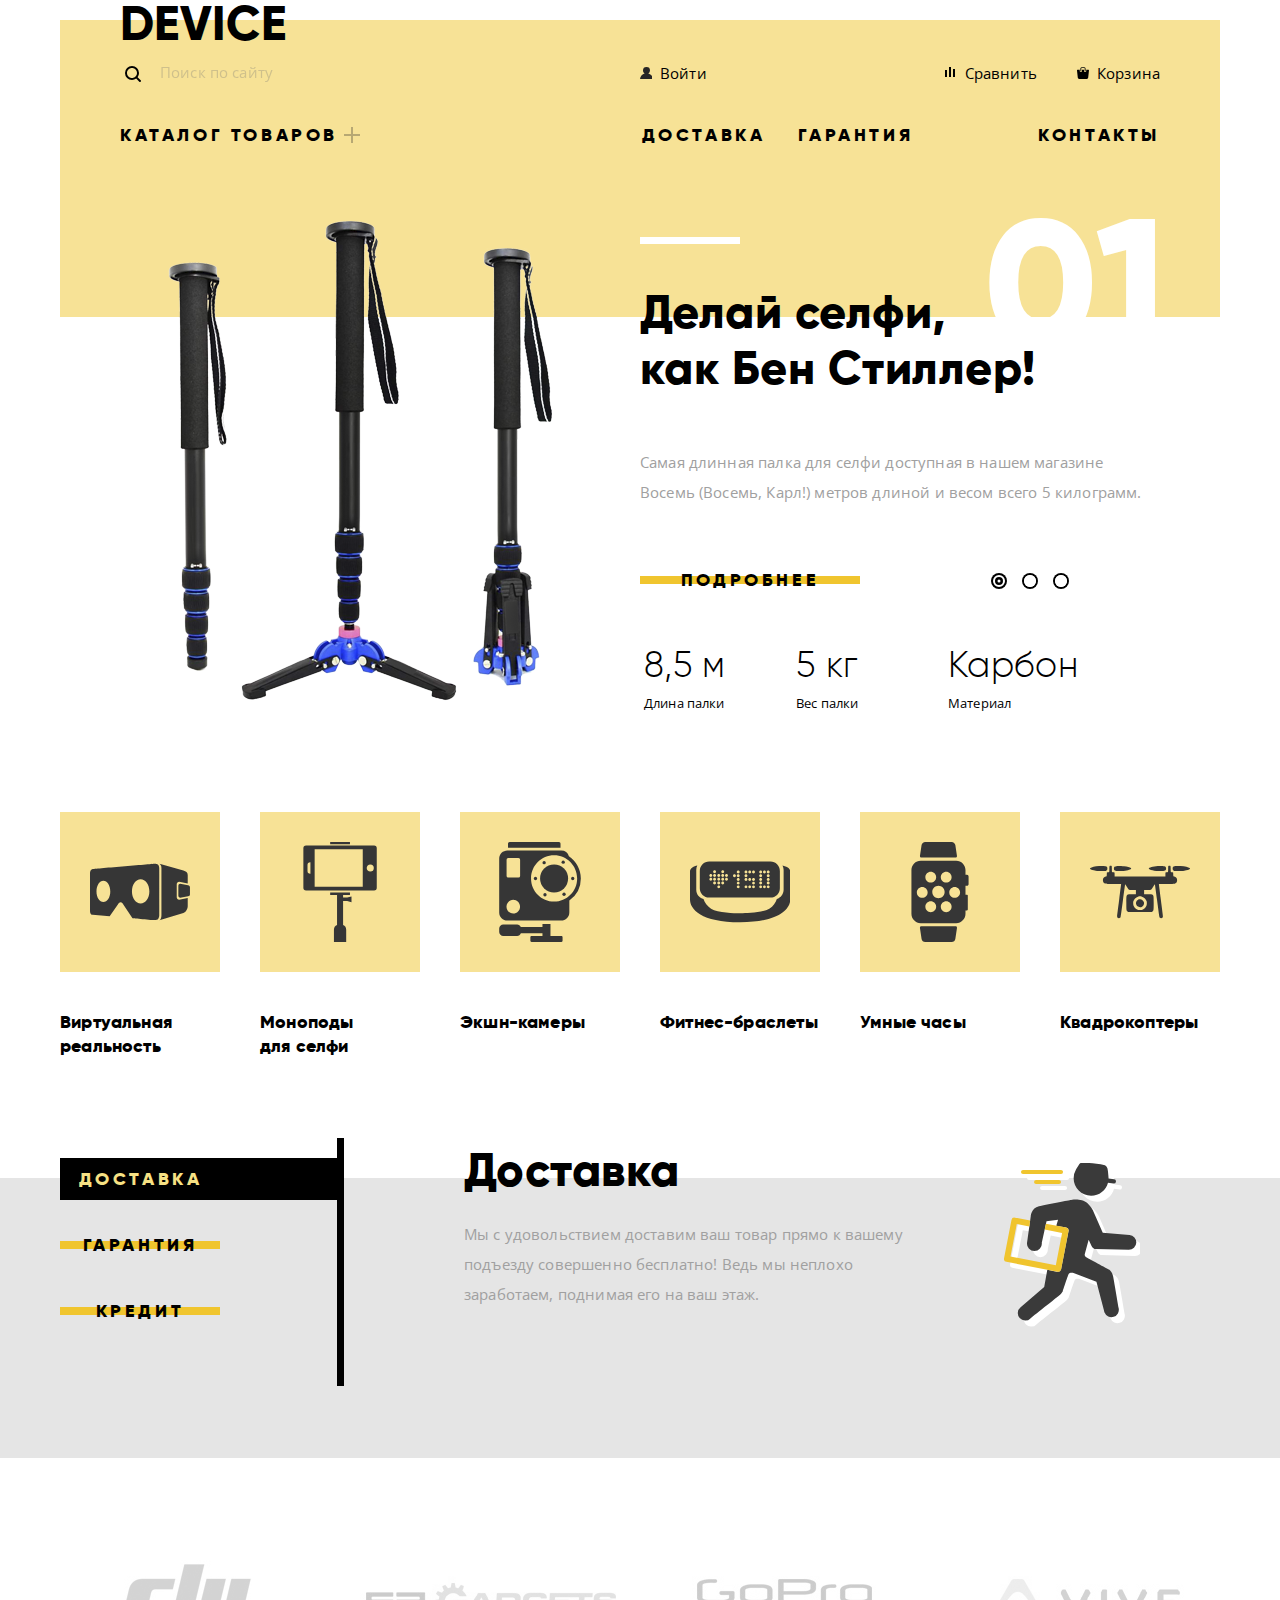
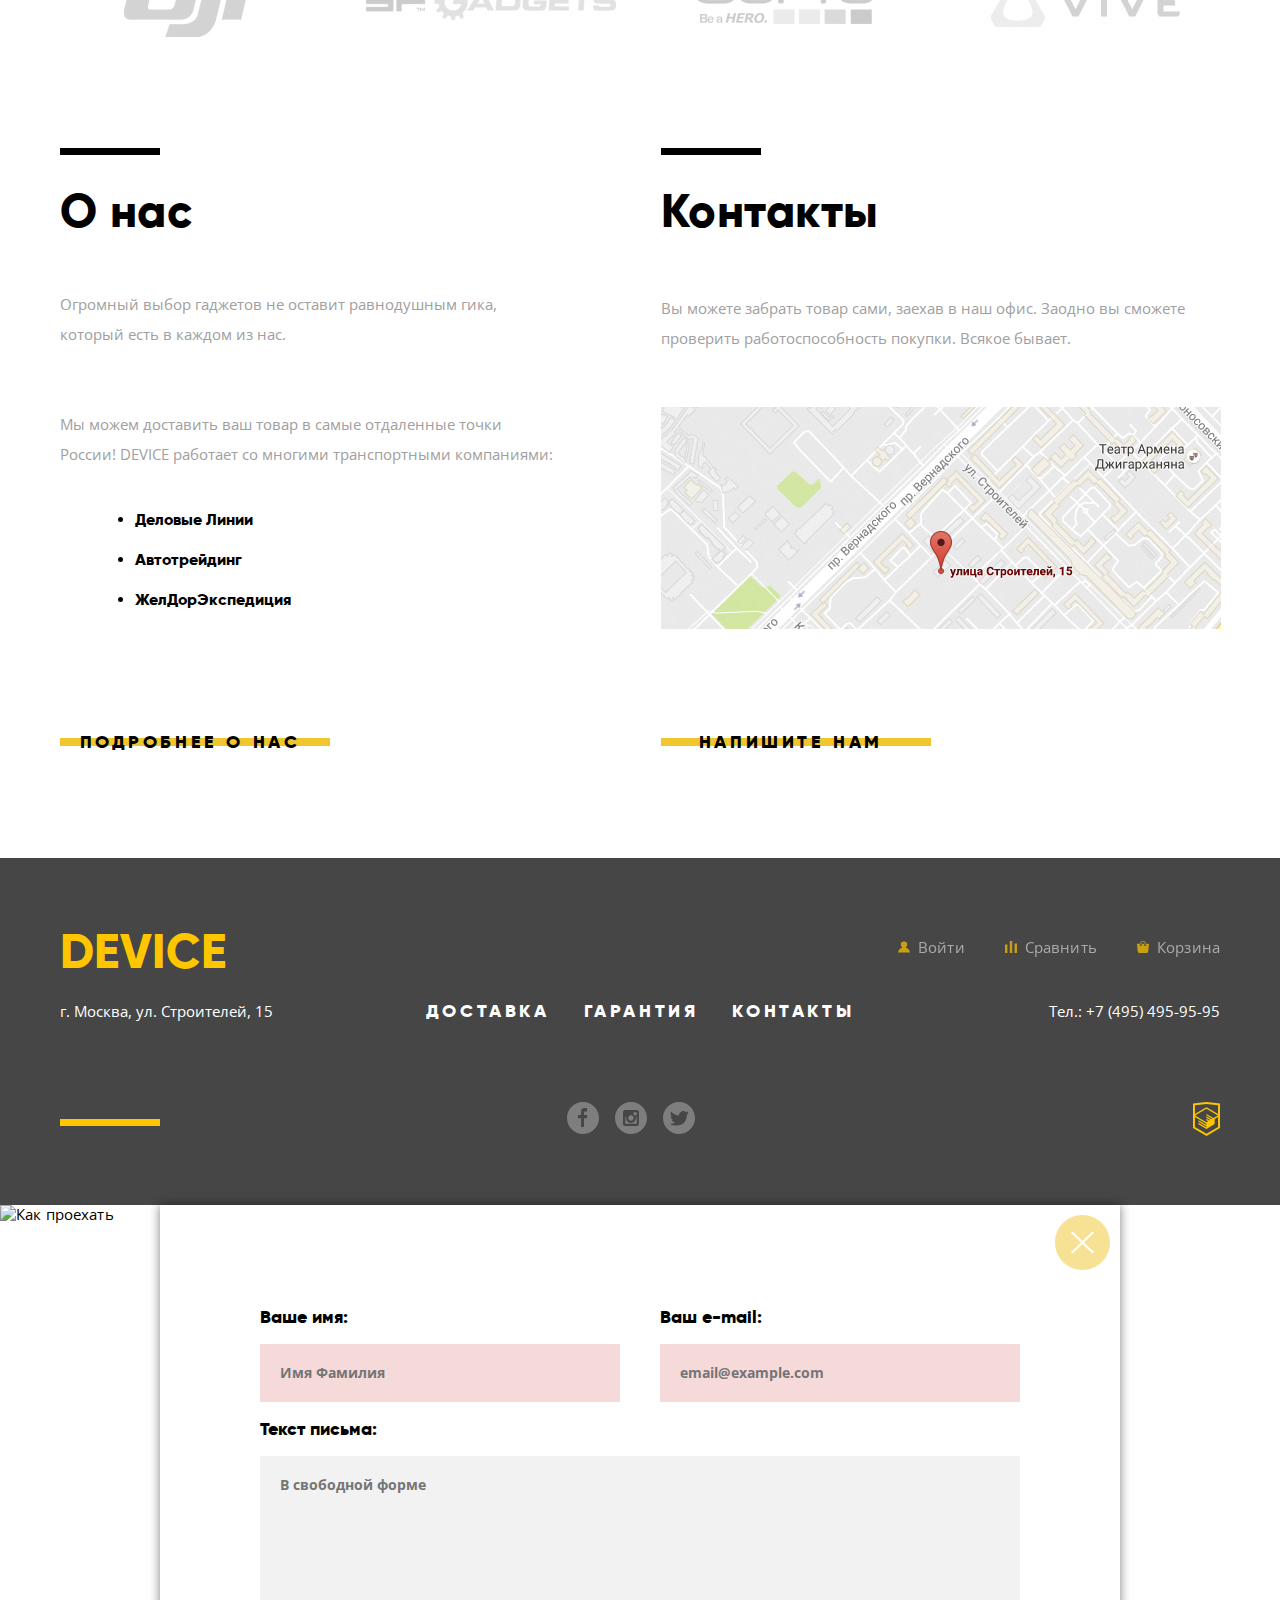
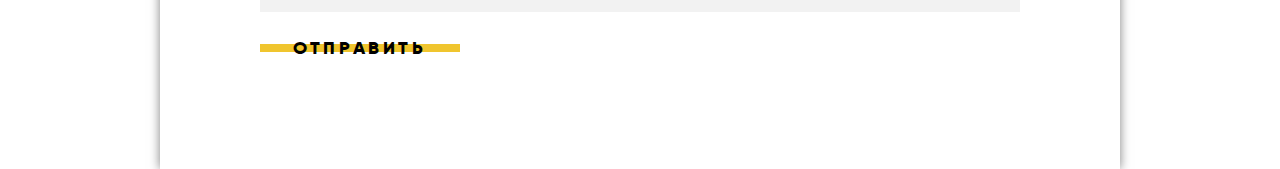
==== index.html @ 0c553a63 "Исправления" ====
<!DOCTYPE html>
<html lang="ru">
  <head>
    <meta charset="utf-8">
    <title>HTML Academy: Девайс</title>
	<link rel = 'stylesheet' href = 'css/normalize.css'>
	<link rel = 'stylesheet' href = 'css/style.css'>
	<link href = 'https://fonts.googleapis.com/css?family=Open+Sans:400,700&amp;subset=cyrillic' rel='stylesheet'>
  </head>
  <body>
	<div class = 'wrapper'>
	<header class = 'header'>
		<a class = 'top-logo'>DEVICE</a>
		<div class = 'top-menu'>
			<div class = 'user-navigation-top'>
				
					<form class = 'search-form'>
						<input type = 'search' name = 'q' placeholder = 'Поиск по сайту' class = 'search-input'>
						<button type = 'submit' class = 'search-button'>Найти</button>
					</form>

					<a href = '#'>Войти</a>
					<a href = '#'>Сравнить</a>
					<a href = '#'>Корзина</a>
				
			</div>

			<nav class = 'nav'>
				<ul class = 'site-navigation-top'>
					<li>
						<a class = 'catalog-menu-parent' href = '#'>Каталог товаров</a>
						<div class = 'hover-catalog'>
							<ul class = 'catalog-menu'>
								<li><a href = '#'>Виртуальная реальность</a></li>
								<li><a href = '#'>Моноподы для селфи</a></li>
								<li><a href = '#'>Экшн-камеры</a></li>
							</ul>
							<ul class = 'catalog-menu'>
								<li><a href = '#'>Фитнес-браслеты</a></li>
								<li><a href = '#'>Умные часы</a></li>
							</ul>
							<ul class = 'catalog-menu'>
								<li><a href = '#'>Квадрокоптеры</a></li>
							</ul>
						</div>
					</li>
					<li><a href = '#recieve'>Доставка</a></li>
					<li><a href = '#guarantee'>Гарантия</a></li>
					<li><a href = '#contacts'>Контакты</a></li>
				</ul>
			</nav>
		</div>
	</header>
	</div>

	<main>
	<h1 class = 'visually-hidden'>Магазин DEVICE</h1>
		<section class = 'slide wrapper'>
		
			<input type = 'radio' id = 'slide-1' name = 'slide_button' class = 'slide_btn' checked>
			<input type = 'radio' id = 'slide-2' name = 'slide_button' class = 'slide_btn'>
			<input type = 'radio' id = 'slide-3' name = 'slide_button' class = 'slide_btn'>
			
			<div class = 'slide-wrapper-out'>
				<div class = 'slide-control'>
					<label for = 'slide-1'></label>
					<label for = 'slide-2'></label>
					<label for = 'slide-3'></label>
				</div>
				<div class = 'slide-wrapper-in'>
					<div class = 'slide-content'>
						<div class = 'slider slide-img'>
							<img src = 'img/monopod1.png' width = '384' height = '486' alt = 'Монопод 1'>
						</div>

						<div class = 'slider slide-about'>
							<b class = 'tagline'>Делай селфи, <br>как Бен Стиллер!</b>
							<p>Самая длинная палка для селфи доступная в нашем магазине<br>Восемь (Восемь, Карл!) метров длиной и весом всего 5 килограмм.</p>	
						
							
							<a href = '#.html' class = 'interactive'>Подробнее</a>	
							

							<table class = 'slider-table'>
								<tr>
									<th>Длина палки</th>
									<th>Вес палки</th>
									<th>Материал</th>
								</tr>
								<tr>
									<td>8,5 м</td>
									<td>5 кг</td>
									<td>Карбон</td>
								</tr>
							</table>
						</div>
					</div>

				
					<div class = 'slide-content'>
						<div class = 'slider slide-img'>
							<img src = 'img/watch1.png' width = '345' height = '485' alt = 'Часы 1'>
						</div>

						<div class = 'slider slide-about'>
							<b class = 'tagline'>Худеем <br>правильно!</b>
							<p>Мотивирующие фитнес-браслеты помогут найти в себе силы не пропускать занятия и соблюдать диету.</p>
						
						
						<a href = '#.html' class = 'interactive'>Подробнее</a>	
						
						<table class = 'slider-table'>
							<tr>
								<th>Без подзарядки</th>
							</tr>
							<tr>
								<td>48 часов</td>
							</tr>
						</table>
						</div>
					</div>

				
					<div class = 'slide-content'>
						<div class = 'slider slide-img'>
							<img src = 'img/copter1.png' width = '526' height = '334' alt = 'Коптер 1'>
						</div>

						<div class = 'slider slide-about'>
							<b class = 'tagline'>Порхает как бабочка, жалит как пчела!</b>
							<p>Этот обычный, на первый взгляд, квадрокоптер оснащен мощным лазером, замаскированным под стандартную камеру</p>
						
						
						<a href = '#.html' class = 'interactive'>Подробнее</a>

						<table class = 'slider-table'>
							<tr>
								<th>Дальность полета</th>
								<th>Радиус поражения</th>
							</tr>
							<tr>
								<td>800 м</td>
								<td>50 м</td>
							</tr>
						</table>
						</div>
					</div>
				</div>
			</div>
		</section>

		<section class = 'popular wrapper'>
		<h2 class = 'visually-hidden'>Популярные товары</h2>
			<ul class = 'popular-list'>
				<li class = 'popular-item'><a href = '#'>
					<figure class = 'popular-img'>
						<div class = 'popular-img-wrapper'>
							<img src = 'img/popular-1.svg' width = '100' height = '100'>
						</div>
						<figcaption class = 'popular-img-caption'>Виртуальная реальность</figcaption>
					</figure>
				</a></li>
				
				<li class = 'popular-item'><a href = '#'>
					<figure class = 'popular-img'>
						<div class = 'popular-img-wrapper'>
							<img src = 'img/popular-2.svg' width = '100' height = '100'>
						</div>
						<figcaption class = 'popular-img-caption'>Моноподы <br> для селфи</figcaption>
					</figure>
				</a></li>
				
				<li class = 'popular-item'><a href = '#'>
					<figure class = 'popular-img'>
						<div class = 'popular-img-wrapper'>
							<img src = 'img/popular-3.svg' width = '100' height = '100'>
						</div>
						<figcaption class = 'popular-img-caption'>Экшн-камеры</figcaption>
					</figure>
				</a></li>
				
				<li class = 'popular-item'><a href = '#'>
					<figure class = 'popular-img'>
						<div class = 'popular-img-wrapper'>
							<img src = 'img/popular-4.svg' width = '100' height = '100'>
						</div>
						<figcaption class = 'popular-img-caption'>Фитнес-браслеты</figcaption>
					</figure>
				</a></li>
				
				<li class = 'popular-item'><a href = '#'>
					<figure class = 'popular-img'>
						<div class = 'popular-img-wrapper'>
							<img src = 'img/popular-5.svg' width = '100' height = '100'>
						</div>
						<figcaption class = 'popular-img-caption'>Умные часы</figcaption>
					</figure>
				</a></li>
				
				<li class = 'popular-item'><a href = '#'>
					<figure class = 'popular-img'>
						<div class = 'popular-img-wrapper'>
							<img src = 'img/popular-6.svg' width = '100' height = '100'>
						</div>
						<figcaption class = 'popular-img-caption'>Квадрокоптеры</figcaption>
					</figure>
				</a></li>
			</ul>
		</section>

		<section class = 'service'>
		<h2 class = 'visually-hidden'>Наши услуги</h2>
		<div class = 'wrapper'>
			<input type = 'radio' id = 'recieve' name = 'service_button' class = 'services-slide-btn' checked>
			<input type = 'radio' id = 'guarantee' name = 'service_button' class = 'services-slide-btn'>
			<input type = 'radio' id = 'credit' name = 'service_button' class = 'services-slide-btn'>
							
			<div class = 'service-menu-control'>
				<label class = 'interactive' for = 'recieve'>Доставка</label>
				<label class = 'interactive' for = 'guarantee'>Гарантия</label>
				<label class = 'interactive' for = 'credit'>Кредит</label>
			</div>

			<div class = 'service-wrapper-out'>
			<div class = 'service-wrapper-in'>
				<div class = 'service-content'>
					<h2>Доставка</h2>
					<p>Мы с удовольствием доставим ваш товар прямо к вашему подъезду совершенно бесплатно! Ведь мы неплохо заработаем, поднимая его на ваш этаж.</p>
				</div>
				<div class = 'service-content'>
					<h2>Гарантия</h2>
					<p>Если из-за возгорания купленного у нас товара у вас сгорит дом - не переживайте, мы выдадим вам новый.<br>Товар, не дом конечно же.</p>
				</div>
				<div class = 'service-content'>
					<h2>Кредит</h2>
					<p>Залезть в долговую яму стало проще! Кредитные консультанты подберут для вас наиболее выгодные условия кредита. Выгодные для нашего банка, разумеется.</p>
				</div>
			</div>
			</div>
		</div>
		</section>

		<section class = 'brand wrapper'>
		<h2 class = 'visually-hidden'>Брэнды</h2>
			<ul class = 'brand-list'>
				<li class = 'brand-logo'>
					<a href = '#' class = 'brand-link'>
						<img src = 'img/logo-1.jpg' width = '260' height = '100' alt = 'DJI'>
					</a>
				</li>
				<li class = 'brand-logo'>
					<a href = '#' class = 'brand-link'>
						<img src = 'img/logo-2.jpg' width = '260' height = '100' alt = 'SP GADGETS'>
					</a>
				</li>
				<li class = 'brand-logo'>
					<a href = '#' class = 'brand-link'>
						<img src = 'img/logo-3.jpg' width = '260' height = '100' alt = 'GoPro'>
					</a>
				</li>
				<li class = 'brand-logo'>
					<a href = '#' class = 'brand-link'>
						<img src = 'img/logo-4.jpg' width = '260' height = '100' alt = 'Vive'>
					</a>
				</li>
			</ul>
		</section>

		<div class = 'more-info wrapper'>
			<section class = 'about-us'>
				<h2>О нас</h2>
				<p>Огромный выбор гаджетов не оставит равнодушным гика, который есть в каждом из нас.<p>
				<p>Мы можем доставить ваш товар в самые отдаленные точки России! DEVICE работает со многими транспортными компаниями:</p>
				<ul class = 'transport-comp'>
					<li>Деловые Линии</li>
					<li>Автотрейдинг</li>
					<li>ЖелДорЭкспедиция</li>
				</ul>
				<a href = '#' class = 'interactive'>Подробнее о нас</a>
			</section>
			<section class = 'contacts' id = 'contacts'>
				<h2>Контакты</h2>
				<p>Вы можете забрать товар сами, заехав в наш офис. Заодно вы сможете проверить работоспособность покупки. Всякое бывает.<p>
				<div class = 'map-poppup'>
					<img src = 'img/map.jpg' height = '222' width = '560' alt = 'Как проехать'>
				</div>
				<a href = '#' class = 'interactive'>Напишите нам</a>
			</section>
		</div>
	</main>

	<footer class = 'footer'>
	<div class = 'wrapper'>
		<div class = 'user-navigation-bot'>
			<a class = 'bot-logo'>DEVICE</a>
			<a href = '#'>Войти</a>
			<a href = '#'>Сравнить</a>
			<a href = '#'>Корзина</a>
		</div>
		
		<div class = 'footer-second-row'>
			<p class = 'addres'>г. Москва, ул. Строителей, 15</p>
			
			<ul class = 'site-navigation-bot'>
				<li><a href = '#recieve'>Доставка</a></li>
				<li><a href = '#guarantee'>Гарантия</a></li>
				<li><a href = '#contacts'>Контакты</a></li>
			</ul>
		
			<p class = 'phone'>Тел.: +7 (495) 495-95-95</p>
		</div>
		
		<div class = 'footer-third-row'>
			<ul  class = 'social'>
				<li><a class = 'social-button' href = '#' aria-label = 'Ссылка на Фейсбук'></a></li>
				<li><a class = 'social-button' href = '#' aria-label = 'Ссылка на Инстаграм'></a></li>
				<li><a class = 'social-button' href = '#' aria-label = 'Ссылка на Твиттер'></a></li>
			</ul>
			<a href = 'https://htmlacademy.ru/intensive/htmlcss' target = '_blank'  class = 'html-academy'><img src = 'img/logo-html.svg' alt = 'Интенсив HTML-Academy'></a>
		</div>
	</div>
	</footer>
	
	<section class = 'modal modal-map'>
		<img src = 'asd' height = '400' width = '400' alt = 'Как проехать'>
		<button type = 'button' class = 'close' aria-label = 'Закрыть окно комментариев'></button>
	</section>

	<section class = 'modal write-us'>
		<form action = 'asd' method = 'post'>
			<div class = 'name-and-mail'>
				<div class = 'name-input'>
					<label for = 'name-field'>Ваше имя:</label>
					<p><input type = 'text' name = 'name' id = 'name-field' class = 'name-field' placeholder = 'Имя Фамилия' required></p>
				</div>
				
				<div class = 'mail-input'>
					<label for = 'mail-field'>Ваш e-mail:</label>
					<p><input type = 'email' name = 'mail' id = 'mail-field' class = 'mail-field' placeholder = 'email@example.com' required></p>
				</div>
			</div>
			<div class = 'comment-input'>
				<label for = "comment-field">Текст письма:</label>
				<p><textarea name = 'comment' id = 'comment-field' placeholder = 'В свободной форме' required></textarea></p>
			</div>
			<button type = 'submit' class = 'interactive'>Отправить</button>
		</form>
		<button type = 'button' class = 'close' aria-label = 'Закрыть окно комментариев'></button>
	</section>
  </body>
</html>
---- css/style.css ----
@font-face {
    font-family: 'Gilroy';
    src: url('fonts/gilroylight.eot');
    src: local('Gilroy'), local('Gilroy'), 
         url('fonts/gilroylight.eot?#iefix') format('embedded-opentype'),
         url('fonts/gilroylight.woff') format('woff'),
		 url('fonts/gilroylight.woff2') format('woff2'),
         url('fonts/gilroylight.ttf') format('truetype');
    font-weight: normal;
    font-style: normal;
}

@font-face {
    font-family: 'Gilroy';
    src: url('fonts/gilroyextrabold.eot');
    src: local('Gilroy Bold'), local('Gilroy-Bold'), 
         url('fonts/gilroyextrabold.eot?#iefix') format('embedded-opentype'),
         url('fonts/gilroyextrabold.woff') format('woff'),
		 url('fonts/gilroyextrabold.woff2') format('woff2'),
         url('fonts/gilroyextrabold.ttf') format('truetype');
    font-weight: bold;
    font-style: normal;
}

body { 
	margin: 0;
	padding: 0;
	
	font-size: 15px;
	font-family: "Open Sans", Arial, sans-serif;
	text-align: left;
	letter-spacing: 0.01em; 
	line-height: 1.2;
	color: black;
}

a { 
	text-decoration: none; 
}

html { 
	box-sizing: border-box; 
}

*, *::before, *::after { 
	box-sizing: inherit; 
}

.wrapper {
	width: 1200px;
	padding-left: 20px;
	padding-right: 20px;
	margin-right: auto; 
	margin-left:  auto;
}

.header { 
	padding: 0px 60px 0px 60px;
	max-width: 1200px;
	position: relative;
}

.header::before{
	content: '';
	position: absolute;
	background-color: #f7e296;
	height: 177px;
	width: 100%;
	bottom: -50px;
	left: 0;
	z-index: -1;
}

.user-navigation-top {
	display: flex;
	justify-content: space-between;
	align-items: center;
	margin-bottom: 25px;
}

.search-form {
	display: flex;
	width: 440px;
	background-image: url('../img/search.svg');
    background-position: 5px 18px; 
    background-repeat: no-repeat;
}

.search-input {
	background-color: #f7e296;
	border: 0;
	border-bottom: 2px solid #f7e296;
	opacity: 0.3;
	padding-left: 40px;
	flex-grow: 1;
	background-image: url('../img/search.svg');
    background-position: 5px 18px; 
    background-repeat: no-repeat;
}

button.search-button {
	border: 2px solid black;
	background: 0;
	background-color: #f7e296;
	width: 85px;
	height: 50px;
	visibility: hidden; 
	text-align: center;
}

.search-input:hover {
	opacity: 0.6;
}

.search-input:focus {
	opacity: 1;
	outline: 0;
	border-bottom: 2px solid black;
}

.search-input:focus + .search-button,
.search-button:active {
	visibility: visible ;
}

.search-button:hover {
	background-color: black;
	color: white;
}

.search-button:active {
	color: rgba(255,255,255,0.6);
	outline: 0;
}

.user-navigation-top a {
	text-decoration: none;
	position: relative;
}

.user-navigation-top a:nth-child(2){
	margin-left: 100px;
}

.user-navigation-top a:nth-child(3){
	margin-left: 20px;
}

.user-navigation-top a:nth-last-child(2){
	margin-right: 60px;
	margin-left: auto;
}

.user-navigation-top a:nth-child(2)::before{
	content: '';
	position: absolute;
	background-image: url('../img/user.svg');
	background-repeat: no-repeat;
	height: 12px;
	width: 12px;
	left: -20px;
	top: 50%;
	transform: translateY(-50%);
}

.user-navigation-top a:nth-last-child(1)::before{
	content: '';
	position: absolute;
	background-image: url('../img/cart.svg');
	background-repeat: no-repeat;
	height: 12px;
	width: 12px;
	left: -20px;
	top: 50%;
	transform: translateY(-50%);
}

.user-navigation-top a:nth-last-child(2)::before{
	content: '';
	position: absolute;
	background-image: url('../img/compare.svg');
	background-repeat: no-repeat;
	height: 12px;
	width: 12px;
	left: -20px;
	top: 50%;
	transform: translateY(-50%);
}

.site-navigation-top {
	display: flex; 
	justify-content: space-between;
	max-width: 1060px;
	position: relative;
	margin: 0;
	padding: 0;
	list-style-type: none;
}

.site-navigation-top > li:nth-last-child(1) {
}

.site-navigation-top > li:nth-last-child(2) {
	 margin-right: 125px; 
}

.site-navigation-top > li:nth-last-child(3) {
	 margin-right: 33px; 
	 margin-left: auto;
}

.site-navigation-top a {
	text-decoration: none;
}

.visually-hidden {
	position: absolute;
	width: 1px;
	height: 1px;
	margin: -1px;
	border: 0;
	padding: 0;
	clip: rect(0 0 0 0);
	overflow: hidden;
}

.hover-catalog {
	display: none;
	position: absolute;
	width: 1160px;
	z-index: 10;
	background-color: #f7e296;
	left: -60px;
	padding-left: 60px;
} 

.catalog-menu-parent:hover ~ .hover-catalog,
.hover-catalog:hover {
	display: flex; 
	justify-content: flex-start;
}

.catalog-menu-parent {
	position: relative;
	min-width: 240px;
	display: inline-block;
	vertical-align: middle;
}

.catalog-menu-parent::before{
	content: '';
	position: absolute;
	background-image: url('../img/plus.svg');
	background-repeat: no-repeat;
	height: 16px;
	width: 16px;
	right: 0px;
	top: 50%;
	transform: translateY(-50%);
	opacity: 0.3;
}

.catalog-menu {
	display: flex; 
	flex-flow: column; 
	align-items: flex-start; 
	margin-right: 20px;
	width: 200px;
	height: 170px;
	margin: 0;
	padding: 0;
	list-style-type: none;
}

.catalog-menu:first-child {
	width: 240px;
}

.catalog-menu li {
	width: 200px;
}


.top-logo {
	font-size: 48px;
	font-family: "Gilroy", Arial, sans-serif;
	font-weight: bold;
	line-height: 48px;
	letter-spacing: 0.01em;
}

.user-navigation-top * {
	font-size: 15px;
	font-family: "Open Sans", Arial, sans-serif;
	text-align: left;
	letter-spacing: 0.01em;
	line-height: 30px;
	color: black;
}

.site-navigation-top a {
	font-size: 18px;
	font-family: "Gilroy", Arial, sans-serif;
	font-weight: bold;
	text-transform: uppercase;
	line-height: 24px;
	color: black;
	letter-spacing: 0.2em;
}

.hover-catalog a {
	letter-spacing: 0.01em;
	font-size: 15px;
	font-family: "Open Sans", Arial, sans-serif;
	text-align: left;
	text-transform: none;
	font-weight: normal;
	line-height: 36px;
}

.catalog-menu li {
	margin-top: 0px;
}

.catalog-menu li:first-child {
	margin-top: 30px;
}

.header a:hover {
	opacity: 0.6;
}

.header a:active {
	opacity: 0.3;
}

section.slide {
	padding-top: 70px;
	position: relative;
}

.slide::after {
	content: '';
	position: absolute;
	width: 1160px;
	background-color: #f7e296;;
	z-index: -10;
	height: 170px;
	top: 0;
	left: 20px;
}

.slide-wrapper-out{
	overflow: hidden;
	min-height: 500px;
	position: relative;
}

.slide-wrapper-in {
	width: 300%;
    transition: transform 0s ease;
	display: flex;
}

.slide-content {
	flex-grow: 1;
	width: 1160px;
}

.slide input[type=radio] {
	display: none;
}

.slide-control {
	display: flex;
	justify-content: space-between;
	width: 80px;
	position: absolute;
	bottom: 130px;
	right: 150px;
}

.slide-control label {
    display: inline-block;
	vertical-align: middle;
    width: 12px;
    height: 12px;
    margin: 0 3px;
    background-color: ;
    border: 2px solid white;
    border-radius: 50%;
    box-shadow: 0px 0px 0px 2px black;
    transition: background-color 0.2s;
    cursor: pointer;
	position: relative;
	z-index: 2;
}

.slide_btn:nth-child(1):checked ~ .slide-wrapper-out label[for="slide-1"],
.slide_btn:nth-child(2):checked ~ .slide-wrapper-out label[for="slide-2"],
.slide_btn:nth-child(3):checked ~ .slide-wrapper-out label[for="slide-3"] {
    background-color: black;
}

.slide_btn:nth-child(1):checked ~ .slide-wrapper-out label[for="slide-1"]::after,
.slide_btn:nth-child(2):checked ~ .slide-wrapper-out label[for="slide-2"]::after,
.slide_btn:nth-child(3):checked ~ .slide-wrapper-out label[for="slide-3"]::after {
	content: '';
	position: absolute;
	width: 3px;
	height: 3px;
    background-color: white;
	border-radius: 50%;
	top: 50%;
	left: 50%;
	transform: translate(-50%, -50%);
}

.slide_btn:nth-child(1):checked ~ .slide-wrapper-out .slide-wrapper-in {
    transform: translate(0);
}

.slide_btn:nth-child(2):checked ~ .slide-wrapper-out .slide-wrapper-in {
    transform: translate(-1160px);
}

.slide_btn:nth-child(3):checked ~ .slide-wrapper-out .slide-wrapper-in {
    transform: translate(-2320px);
}

.slide-about {
	display: flex; 
	flex-flow: column; 
	padding-right: 20px;
	justify-content: space-between;
}

.slide-content {
	display: flex;
	align-content: flex-start;
	justify-content: flex-end;
	padding-left: 20px;
	padding-right: 20px;
	position: relative;
	min-height: 500px;
}

.slide-content::before {
	content: '';
	position: absolute;
	background-color: white;
	height: 7px;
	width: 100px;
	top: 20px;
	left: 50%;
	z-index: -1;
}

.slide-content::after {
	font-size: 180px;
	font-family: "Gilroy", Arial, sans-serif;
	font-weight: bold;
	text-align: right;
	letter-spacing: 0.01em;
	position: absolute;
	color: white;
	top: -40px;
	right: 50px;
	z-index: -1;
}

.slide-content:nth-child(1)::after {
	content: '01';
}

.slide-content:nth-child(2)::after {
	content: '02';
}

.slide-content:nth-child(3)::after {
	content: '03';
}

.slide-content > * {
	width: 50%;
}

.slide-img  > * {
	margin-left: auto;
	margin-right: auto;
	display: block;
}

.slider .interactive {
	width: 220px;
	align-self: flex-start;
}

.slider-table { 
	margin-bottom: 0px;
}

.slider-table tbody {
	display: flex; 
	flex-flow: 
	column-reverse; 
	flex-grow: 1
}

.slider-table td,
.slider-table th { 
	min-width: 150px; 
	padding: 0;
}

.slide-about .tagline {
	font-size: 47px;
	font-family: "Gilroy", Arial, sans-serif;
	font-weight: bold;
	text-align: left;
	letter-spacing: 0.01em;
	margin-top: 67px;
	line-height: 56px;
}

.slide-about p {
	font-size: 15px;
	font-family: "Open Sans", Arial, sans-serif;
	color: #a0a0a0;
	line-height: 30px;
	text-align: left;
	letter-spacing: 0.01em;
}

.slide-content td {
	font-size: 36px;
	font-family: "Gilroy", Arial, sans-serif;
	text-align: left;
	letter-spacing: 0.01em;
	line-height: 48px;
}

.slide-content th{
	font-size: 13px;
	font-family: "Open Sans", Arial, sans-serif;
	color: black;
	line-height: 20px;
	text-align: left;
	font-weight: normal;
	letter-spacing: 0.01em;
}

.popular-list {
	margin: 0;
	padding: 0;
	list-style-type: none;
	display: flex;
	justify-content: space-between;
	margin-top: 95px;
}

.popular-img {
	width: 160px;
	margin: 0px;
}

.popular-img-wrapper {
	background-color: #f7e296;
	width: 160px;
	height: 160px; 
	display: flex;
	margin: 0px;
	padding: 0px;
	justify-content: center;
	align-items: center;
}

.popular-img-caption {
	font-size: 18px;
	font-family: "Gilroy", Arial, sans-serif;
	font-weight: bold;
	text-align: left;
	line-height: 24px;
	letter-spacing: 0.01em;
	margin-top: 38px;
	color: black;
}

.popular-img:hover .popular-img-wrapper{
	background-color: #f0c52e;
}

.popular-img:active img,
.popular-img:active .popular-img-caption
{
	opacity: 0.3;
}

.service {
	position: relative;
	background-color: #e5e5e5;
}

.service::before {
	content: '';
	position: absolute;
	background-color: white;
	height: 120px;
	width: 100%;
	top: 0;
	left: 0;
	z-index: 0;
}

.service .wrapper {
	display: flex;
	min-height: 400px;
}

.service-wrapper-out{
	overflow: hidden;
	width: 860px;
}
.service-wrapper-in {
	width: 300%;
    transition: transform 0s ease;
}
.service-content {
	float: left; 
	width: 860px;
}

.service .services-slide-btn {
	display: none;
}

.services-slide-btn:nth-child(1):checked ~ .service-menu-control .interactive:nth-child(1),
.services-slide-btn:nth-child(2):checked ~ .service-menu-control .interactive:nth-child(2),
.services-slide-btn:nth-child(3):checked ~ .service-menu-control .interactive:nth-child(3){
    width: 100%;
	padding-right: 125px;
	color: #f7e184;
}

.services-slide-btn:nth-child(1):checked ~ .service-menu-control .interactive:nth-child(1)::before,
.services-slide-btn:nth-child(2):checked ~ .service-menu-control .interactive:nth-child(2)::before,
.services-slide-btn:nth-child(3):checked ~ .service-menu-control .interactive:nth-child(3)::before {
    height: 100%;
	background-color: black;
}

.services-slide-btn:nth-of-type(1):checked ~ .service-wrapper-out .service-wrapper-in {
    transform: translate(0);
}

.services-slide-btn:nth-of-type(2):checked ~ .service-wrapper-out .service-wrapper-in {
    transform: translate(-860px);
}

.services-slide-btn:nth-of-type(3):checked ~ .service-wrapper-out .service-wrapper-in {
    transform: translate(-1720px);
}

.service-menu-control {
	display: flex; 
	flex-flow: column; 
	width: 284px; 
	align-items: flex-start;
	margin-top: 80px;
	margin-bottom: 72px;
	border-right: 7px solid rgba(0, 0, 0, 1.00);
	z-index: 2;
}

.service-menu-control label {
	min-width: 160px; 
	max-width: 100%;
	text-align: center; 
	margin-bottom: 24px
}

.service-menu-control label:first-child {
	margin-top: 20px;
}

.service-content {
	padding-left: 120px;
	position: relative;
}

.service-content h2 {
	margin-top: 89px;
	font-size: 47px;
	font-family: "Gilroy", Arial, sans-serif;
	font-weight: bold;
	margin-bottom: 25px;
	letter-spacing: 0.01em;
	line-height: 47px;
}

.service-content p {
	margin-bottom: 70px;
	margin-top: 0px;
	font-size: 15px;
	font-family: "Open Sans", Arial, sans-serif;
	color: #a0a0a0;
	line-height: 30px;
	max-width: 440px;
	letter-spacing: 0.01em;
}

.service-content:nth-child(1)::before {
	background-image: url('../img/delivery.svg');
	background-repeat: no-repeat;
	position: absolute;
	content: '';
	width: 200px;
	height: 200px;
	z-index: 10;
	right: 0px;
	top: 105px;
}

.service-content:nth-child(2)::before {
	background-image: url('../img/warranty.svg');
	background-repeat: no-repeat;
	position: absolute;
	content: '';
	width: 200px;
	height: 200px;
	z-index: 10;
	right: 0px;
	top: 80px;
}

.service-content:nth-child(3)::before {
	background-image: url('../img/credit.svg');
	background-repeat: no-repeat;
	position: absolute;
	content: '';
	width: 200px;
	height: 200px;
	z-index: 10;
	right: 0px;
	top: 80px;
}

.brand-list {
	margin: 0;
	padding: 0;
	list-style-type: none;
	display: flex; 
	justify-content: space-between;
	padding-top: 94px;
	margin-bottom: 93px;
}

.brand-link:not(:hover) img{
	 /* Firefox 10+, Firefox on Android */
	filter: url("data:image/svg+xml;utf8,<svg xmlns=\'http://www.w3.org/2000/svg\'><filter id=\'grayscale\'><feColorMatrix type=\'saturate\' values=\'0\'/></filter></svg>#grayscale");
	
	/* IE 6-9 */
	filter: gray;

	/* Chrome 19+, Safari 6+, Safari 6+ iOS */
	-webkit-filter: grayscale(100%);
	-moz-filter: grayscale(100%);
	-ms-filter:grayscale(100%);
	opacity: 0.2;
    filter: alpha(opacity=20); /* For IE8 and earlier */
	filter: grayscale(100%); /* Current draft standard */
	
}

.more-info {
	display: flex; 
	justify-content: space-between;
	margin-bottom: 95px;
}

.more-info  > *{
	width: 50%;
}

.more-info h2 {
	font-size: 47px;
	font-family: "Gilroy", Arial, sans-serif;
	font-weight: bold;
	letter-spacing: 0.01em;
	line-height: 48px;
}

.more-info  > *::before {
	content: '';
	position: absolute;
	background-color: black;
	height: 7px;
	width: 100px;
	top: 0px;
	left: 0px;
	z-index: -1;
}

.about-us {
	display: flex; 
	flex-flow: column; 
	justify-content: space-between;
	position: relative;
	width: 48.2%;
}
.contacts {
	display: flex; 
	flex-flow: column; 
	justify-content: space-between;
	position: relative;
	width: 48.2%; 
}

.about-us p {
	font-size: 15px;
	font-family: "Open Sans", Arial, sans-serif;
	color: #a0a0a0;
	line-height: 30px;
	max-width: 493px;
	letter-spacing: 0;
}

.contacts p {
	font-size: 15px;
	font-family: "Open Sans", Arial, sans-serif;
	color: #a0a0a0;
	line-height: 30px;
	max-width: 550px;
	letter-spacing: 0;
}

.transport-comp {
	list-style: disc outside none;
	font-size: 16px;
	line-height: 40px;
	font-family: "Gilroy", Arial, sans-serif;
	font-weight: bold;
	margin-left: 35px;
	letter-spacing: 0;
}

.more-info.wrapper a:last-child {
	margin-top: 85px;
	align-self: flex-start;
}

.footer {
	background-color: #464646;
	padding-top: 65px;
}

.footer .wrapper {
	position: relative;
}

.footer .wrapper::before {
	content: '';
	position: absolute;
	background-color: #ffc600;
	height: 7px;
	width: 100px;
	bottom: 79px;
	left: 20px;
	z-index: 1;
}

.footer a:hover {
	opacity: 0.6;
}

.footer a:active {
	opacity: 0.3;
}

.user-navigation-bot {
	display: flex;
	align-items: flex-start;
}

.user-navigation-bot a:nth-child(n+2) {
	margin-top: 15px;
	margin-right: 60px;
	position: relative;
}

.user-navigation-bot a:nth-child(1){
	margin-right: auto;
}

/*.user-navigation-bot a:nth-child(2)::before{
	content: '';
	position: absolute;
	-webkit-mask: url('../img/user.svg') no-repeat 100% 100%;
	mask: url('../img/user.svg') no-repeat 100% 100%;
	background-color: #ffc600;
	height: 12px;
	width: 12px;
	left: -20px;
	top: 50%;
	transform: translateY(-50%);
}*/

.user-navigation-bot a:nth-child(2)::before {
	content: '';
	background-image: url('../img/user2.svg');
	/*background-image: url('data:image/svg+xml;utf8,<svg xmlns="http://www.w3.org/2000/svg" version="1.1" width="13px" height="12px"><path d="M.032 12h12.937c-.163-2.643-2.074-4.837-4.671-5.543a3.47 3.47 0 0 0 1.687-2.972 3.485 3.485 0 0 0-6.97 0c0 1.264.68 2.361 1.688 2.972C2.106 7.163.194 9.357.032 12z" fill="#ffc600"/></svg>');*/
	background-repeat:	no-repeat;
	position: absolute;
	background-size: 12px 12px;
	height: 12px;
	width: 12px;
	left: -20px;
	top: 50%;
	transform: translateY(-50%);
}

.user-navigation-bot a:nth-last-child(1)::before{
	content: '';
	position: absolute;
	background-image: url('../img/cart2.svg');
	background-repeat:	no-repeat;
	background-size: 12px 12px;
	height: 12px;
	width: 12px;
	left: -20px;
	top: 50%;
	transform: translateY(-50%);
}

.user-navigation-bot a:nth-last-child(2)::before{
	content: '';
	position: absolute;
	background-image: url('../img/compare2.svg');
	background-repeat:	no-repeat;
	background-size: 12px 12px;
	height: 12px;
	width: 12px;
	left: -20px;
	top: 50%;
	transform: translateY(-50%);
}

.user-navigation-bot a:last-child{
	text-align: right;
	margin-right: 0;
}

.user-navigation-bot a:not(:first-child) {
	opacity: 0.7;
}

.user-navigation-bot a:not(:first-child):hover {
	opacity: 1;
}

.user-navigation-bot a:not(:first-child):active {
	opacity: 0.3;
}

.footer-second-row {
	display: flex; 
	justify-content: space-between;
}

.footer-second-row > *:first-child {
	min-width: 250px;
}
.footer-second-row > *:last-child {
	min-width: 250px;
}

.footer-second-row p{
	color: white;
	font-size: 15px;
	font-family: "Open Sans", Arial, sans-serif;
	letter-spacing: 0;
	line-height: 30px;
}

.site-navigation-bot {
	margin: 0;
	padding: 0;
	list-style-type: none;
	display: flex; 
	justify-content: center;
	align-items: center;
}
.site-navigation-bot a{
	font-size: 18px;
	font-family: "Gilroy", Arial, sans-serif;
	color: white;
	font-weight: bold;
	text-transform: uppercase;
	letter-spacing: 0.2em;
	line-height: 24px;
}

.site-navigation-bot li {
	margin: 0 17px;
}

.footer-third-row {
	display: flex; 
	justify-content: space-between;
	padding-bottom: 66px;
	margin-top: 61px;
}

.social{
	margin: 0;
	padding: 0;
	list-style-type: none;
	display: flex; 
	justify-content:center;
	margin-left: 483px;
}

.social-button {
	margin: 0 24px;
	position: relative;
}

.social .social-button {
	opacity: 0.3;
}

.social .social-button:hover {
	opacity: 0.6;
}

.social .social-button:active {
	opacity: 0.1;
}

li:nth-child(1) .social-button{
}

li:nth-child(1) .social-button::before {
	background-image: url('../img/fb.svg');
	background-position: center center;

	position: absolute;
	content: '';
	width: 32px;
	height: 32px;
	z-index: 10;
}

li:nth-child(2) .social-button::before {
	background-image: url('../img/instagram.svg');
	background-position: center center;

	position: absolute;
	content: '';
	width: 32px;
	height: 32px;
	z-index: 10;
}

li:nth-child(3) .social-button::before {
	background-image: url('../img/twitter.svg');
	background-position: center center;
	position: absolute;

	content: '';
	width: 32px;
	height: 32px;
	z-index: 10;
}

.html-academy {
	text-align: right;
}

.phone {
	text-align: right;
}

.user-navigation-bot a{
	color: #d3d3d3;
}

a.bot-logo {
	font-size: 48px;
	font-family: "Gilroy", Arial, sans-serif;
	font-weight: bold;
	color: #ffc600;
	letter-spacing: 0.01em;
}

.interactive {
	border: 0;
	background: 0;
	text-transform: uppercase;
	display: inline-block;
	vertical-align: middle;
	font-size: 18px;
	line-height: 24px;
	font-family: "Gilroy", Arial, sans-serif;
	font-weight: bold;
	text-align: center;
	letter-spacing: 0.2em;
	position: relative;
	z-index: 1; 
	color: black;
	padding: 9px;
}

.interactive::before{
	content: '';
	position: absolute;
	background-color: #f0c52e;
	top: 50%;
    transform:translateY(-50%);   
    left: 0;
    width: 100%;
    height: 8px;
    background-color: #f0c52e;
    z-index: -1;
    transition: .3s linear;
}

.more-info .interactive {
	width: 260px;
}

.more-info .interactive::before {
	width: 270px;
}

.interactive:hover::before  {
	height: 100%;
}

.interactive:active  {
	/* opacity: 0.3; */
    filter: alpha(opacity=30); /* For IE8 and earlier */
	color: rgba(0, 0, 0, 0.3);
}

.modal-map {
	margin-right: auto; 
	margin-left:  auto;
	width: 400px;
	position: absolute;
}

.write-us {
	margin-right: auto; 
	margin-left:  auto;
	background-color: white;
	width: 960px;
	min-height: 553px;
	box-shadow: 0 0 10px rgba(0,0,0,0.5);
	padding: 100px;
	position: relative;
}

.name-and-mail {
	display: flex;
	justify-content: space-between;
}

.name-input {
	padding-right: 40px;
}

.name-input p,
.mail-input p ,
.comment-input p{
	display: flex;
	width: 100%;
}

.name-and-mail > *{
	display: flex;
	flex-flow: column;
	align-items: flex-start;
	flex-grow: 1;
}

.write-us label {
	font-size: 18px;
	font-family: "Gilroy", Arial, sans-serif;
	font-weight: bold;
	letter-spacing: 0;
	line-height: 24px;
}

.write-us input,
.write-us textarea{
	background-color: #f2f2f2;
	border: 0;
	flex-grow: 1;
	padding: 20px;
	font-size: 14px;
	font-family: "Open Sans", Arial, sans-serif;
	line-height: 18px;
	letter-spacing: 0;
	font-weight: 700;
}

.write-us textarea {
	min-height: 156px;
	resize: none;
}

.write-us input:valid {
	background-color: #f2f2f2;
}

.write-us input:invalid {
	background-color: #f6dada;
}

.write-us input:hover,
.write-us textarea:hover {
	background-color: #eaeaea;
}

.write-us input:focus,
.write-us textarea:focus{
	background-color: white;
	outline: 3px solid #f7e296;
}


.write-us .interactive {
	width: 200px;
}

.close {
	background: 0;
	position: absolute;
	top: 10px;
	right: 10px;
	background-image: url('../img/modal-close.svg');
	width: 55px;
	height: 55px;
	opacity: 0.5;
	border: 0;
	outline: 0;
}

.close:hover {
	opacity: 1;
}

.close:active {
	opacity: 0.3;
}

.catalog-name {
	font-size: 47px;
	font-family: "Gilroy", Arial, sans-serif;
	font-weight: bold;
	margin-bottom: 35px;
	margin-top: 100px;
	display: inline-block;
	vertical-align: middle;
	margin-left: 60px;
	letter-spacing: 0.01em;
	line-height: 48px;
}

.breadcrumbs {
	margin: 0;
	padding: 0;
	list-style-type: none;
	display: flex;
	margin-bottom: 50px;
}

.breadcrumbs-item {
	margin-left: 40px;
	position: relative;
}

.breadcrumbs-item:first-child {
	margin-left: 60px;
}

.breadcrumbs-item:not(:first-child)::before {
	content: '';
	background-image: url('../img/nav-arrow.svg');
	background-repeat: no-repeat;
	position: absolute;
	top: 60%;
	transform: translateY(-50%);
	left: -20px;
	height: 50%;
	width: 10%
}

.breadcrumbs a {
	font-size: 14px;
	font-family: "Open Sans", Arial, sans-serif;
	color: black;
	letter-spacing: 0.01em;
	opacity: 0.3;
	line-height: 24px;
}

.breadcrumbs a:hover {
	opacity: 0.6;
}

.breadcrumbs a:active {
	opacity: 0.1;
}

.filter-and-sort {
	display: flex;
	height: 70px;
}

.background-left-top {
	flex-grow: 1;
	background-color: #dcdcdc;
	display: flex;
	justify-content: flex-end;
}

.background-right-top  {
	flex-grow: 1;
	background-color: #efefef;
	display: flex;
	justify-content: flex-start;
}

.filter-name {
	text-align: left;
	min-width: 330px;
	margin-bottom: 0px;
	margin-top: 0px;
	padding-top: 20px;
	padding-left: 60px;
	padding-right: 70px;
}

.sort-name {
	text-align: left;
	min-width: 200px;
	margin-bottom: 0px;
	margin-top: 0px;
	font-size: 16px;
	font-family: "Gilroy", Arial, sans-serif;
	font-weight: bold;
	text-transform: uppercase;
	letter-spacing: 0.2em;
	line-height: 24px;
}

.sort {
	min-width: 830px;
	display: flex;
	padding-top: 20px;
	padding-left: 70px;	
}

.sort-options-list {
	padding: 0;
	margin: 0;
	list-style: none;
	display: flex;
	justify-content: space-between;
	flex-grow: 1;
}

.sort-options-list > li {
	margin-left: 30px;
}

.sort-options-list > li:nth-last-child(2) {
	margin-left: auto;
}

.sort-options-list a {
	font-size: 14px;
	font-family: "Open Sans", Arial, sans-serif;
	color: black;
	opacity: 0.3;
	font-weight: 700;
	letter-spacing: 0;
	line-height: 18px;
}

.sort-options-list a:hover {
	opacity: 0.6;
}

.sort-options-list a:active  {
	opacity: 1;
}

.sort-current a {
	opacity: 1;
}

.sort-option {
	display: flex;
}

.sort-option:nth-last-child(1) a,
.sort-option:nth-last-child(2) a {
	position: relative;
}

.sort-option:nth-last-child(1) a::before{
	content: "";
    display: inline-block;
	vertical-align: middle;
    border: 12px solid black;
    border-right-width: 6px;
    border-left-width: 6px;
    border-right-color: transparent;
    border-left-color: transparent;
	border-bottom-width: 0;
}

.sort-option:nth-last-child(2) a::before{
	content: "";
    display: inline-block;
	vertical-align: middle;
    border: 12px solid black;
    border-right-width: 6px;
    border-left-width: 6px;
    border-right-color: transparent;
    border-left-color: transparent;
	border-top-width: 0;
}

.filter-and-goods {
	display: flex;
}

.catalog-form {
	min-width: 330px;
	padding-left: 60px;
	padding-right: 70px;
	font-size: 14px;
	font-family: "Open Sans", Arial, sans-serif;
	letter-spacing: 0.01;
}

.catalog-form fieldset {
	border: 0;
	border-top: 2px solid black;
	margin: 0;
	padding: 0;
	margin-bottom: 40px;
}

.catalog-form .interactive {
	width: 100%;
}

fieldset.price {
	margin-top: 72px;
}

.color-list {
	margin: 0;
	padding: 0;
	list-style-type: none;
}

.bluetooth-list {
	margin: 0;
	padding: 0;
	list-style-type: none;
}

.background-left-bot {
	flex-grow: 1;
	background-color: #efefef;
	display: flex;
	justify-content: flex-end;
}

.background-right-bot {
	flex-grow: 1;
	display: flex;
	justify-content: flex-start;
}

.goods {
	min-width: 830px;
	display: flex;
	flex-flow: column;
}

.goods-list { 
	margin: 0;
	padding: 0;
	list-style-type: none;
	display: flex;
	margin: 72px 0px 52px 69px;
	flex-wrap: wrap;
	max-width: 760px;
	justify-content: space-between;
}

.goods-item {
	max-width: 360px;
}

.goods-menu {
	margin: 0;
	padding: 0;
	position: relative;
}

.goods-menu-caption {
	display: flex;
	justify-content: space-between;
	align-items: baseline;
	margin-bottom: 50px;
}

.goods-menu-caption a {
	font-size: 18px;
	font-family: "Gilroy", Arial, sans-serif;
	color: rgb(0, 0, 0);
	font-weight: bold;
	letter-spacing: 0.01em;
	line-height: 24px;
	max-width: 256px;
}

.to-backet, 
.add-to-compare {
	display: none;
}

.new-goods-menu::after {
	content: 'new';
	position: absolute;
	text-transform: uppercase;
	top: 20px;
	right: 20px;
	z-index: 4;
	line-height: 60px;
	width: 60px;
	height: 60px;
	text-align: center;
	border-radius: 50%;
	border: 2px solid black;
	opacity: 0.2;
	font-size: 14px;
	font-family: "Gilroy", Arial, sans-serif;
	letter-spacing: 0.05em;
	font-weight: bold;
}

.goods-menu-img {
	position: relative;
	z-index: 2;
	padding: 0;
	margin: 0;
}

.goods-menu-img:hover::before {
	content: '';
	width: 360px;
	height: 380px;
	background-color: #f2f2f2;
	opacity: 0.7;
	z-index: 3;
	position: absolute;
}

.goods-menu-img:hover .to-backet {
	position: absolute;
	display: block;
	top: 40%;
	left: 50%;
	transform:translateY(-50%);  
	transform:translateX(-50%); 
	z-index: 4;	
	outline: none;
}
	
.goods-menu-img:hover .add-to-compare {
	position: absolute;
	display: block;
	top: 60%;
	left: 50%;
	transform:translateY(-50%);  
	transform:translateX(-50%); 
	z-index: 4;
	outline: none;
}

.add-to-compare {
	border: 0;
	background: 0;
	font-size: 13px;
	font-family: "Open Sans", Arial, sans-serif;
	letter-spacing: 0.01em;
	opacity: 0.5;
	line-height: 20px;
}

.add-to-compare:hover {
	opacity: 1;
}

.add-to-compare:active {
	opacity: 0.2;
}


.price-value {
	font-size: 16px;
	font-family: "Gilroy", Arial, sans-serif;
	color: rgb(70, 70, 70);
	text-align: right;
	letter-spacing: 0.01em;
	line-height: 24px;
}

.paginaton-btns {
	padding: 0;
	margin: 0;
	list-style: none;
	display: flex;
	justify-content: space-between;
	background-color: #efefef;
	margin: 0 0 77px 69px;
	height: 70px;
}

.paginaton-btns li {
	display: flex;
}

.paginaton-btns a{
	display: flex;
	flex-flow: column;
	justify-content: center;
	font-size: 16px;
	font-family: "Gilroy", Arial, sans-serif;
	font-weight: bold;
	text-transform: uppercase;
	letter-spacing: 0.2em;
	line-height: 24px;
	color: black;
	flex-grow: 1;
}

.page-numbers {
	padding: 0;
	margin: 0;
	list-style: none;
}

.page-numbers a {
	opacity: 0.3;
}

.page-numbers a:hover {
	opacity: 0.6;
}

.page-numbers a:active  {
	opacity: 1;
}

.current-page a {
	opacity: 1;
}

.btn-previos,
.btn-next {
	padding: 0 29px;
	position: relative;
}

.btn-previos:hover, 
.btn-next:hover{
	background-color: #d9d9d9;
}

.btn-previos:active a, 
.btn-next:active  a{
	opacity: 0.3;
}

.page-numbers {
	display: flex;
	justify-content: space-between;
}
.page-numbers li {
	margin: 0 15px;
}

.filter h3 {
	font-size: 16px;
	font-family: "Gilroy", Arial, sans-serif;
	font-weight: bold;
	text-transform: uppercase;
	letter-spacing: 0.2em;
	line-height: 24px;
}

.filter h4 {
	font-size: 18px;
	font-family: "Gilroy", Arial, sans-serif;
	font-weight: bold;
	letter-spacing: 0.01em;
	line-height: 24px;
	margin-top: 16px;
	margin-bottom: 15px;
}

input[type = 'range'] {
	display: none;
}

.form-radio {
	position: absolute;
	left: -50px;
}

.form-radio-label {
	position: relative;
	cursor: pointer;  
	padding-left: 40px;
	display: inline-block;
	vertical-align: middle;
}

.form-radio-label::before{
    position: absolute;
	content: '';
	border: 4px solid black;
    height: 24px;
    width: 24px;
    border-radius: 50%;    
    margin: 0;
	left: 5px;
	top: 50%;
	transform: translateY(-50%);
}

.bluetooth-list li {
	margin-top: 10px;
}

.form-radio-label:hover::after, 
.form-radio-label:hover::before {
	opacity: 0.6;
}

.form-radio-label:active::after, 
.form-radio-label:active::before {
	opacity: 1;
}

.form-radio:checked + .form-radio-label::after,
.form-radio-label:active::after  {
	position: absolute;
	content: '';
	width: 10px;
	height: 10px;
	border-radius: 50%;
	background-color: black;
	top: 50%;
	left: 12px;
	transform: translateY(-50%);
}

.form-radio:checked + .form-radio-label:hover::after, 
.form-radio:checked + .form-radio-label:hover::before {
	opacity: 0.6;
}

.form-radio:checked + .form-radio-label:active::after {
	width: 0;
	height: 0;
}

.form-radio:checked + .form-radio-label:active {
	opacity: 1;
}

.form-radio:disabled  + .form-radio-label{
	opacity: 0.25;
}

.form-checkbox {
	position: absolute;
	left: -50px;
}

.form-checkbox-label {
	position: relative;
	cursor: pointer;  
	padding-left: 40px;
	display: inline-block;
	vertical-align: middle;
}

.color-list li {
	margin-top: 10px;
}

.form-checkbox-label::before{
    position: absolute;
	content: '';
	border: 2px solid black;
    height: 24px;
    width: 24px;
    border-radius: 4px;    
    margin: 0;
	left: 5px;
	top: 50%;
	transform: translateY(-50%);
}

.form-checkbox:checked + .form-checkbox-label::after,
.form-checkbox-label:active::after {
    position: absolute;
    font-size: 25px;
	font-family: "Gilroy", Arial, sans-serif;
	font-weight: bold;
    left: 14px;
    top: -8px;
    content: '\02143';
    transform: rotate(40deg);
}

.form-checkbox:checked + .form-checkbox-label:active::after {
	content: '';
}

.form-checkbox:checked + .form-checkbox-label:hover::after,
.form-checkbox:checked + .form-checkbox-label:hover::before  {
	opacity: 0.6;
}

.form-checkbox-label:hover::after,
.form-checkbox-label:hover::before  {
	opacity: 0.6;
}

.form-checkbox-label:active::after,
.form-checkbox-label:active::before  {
	opacity: 1;
}
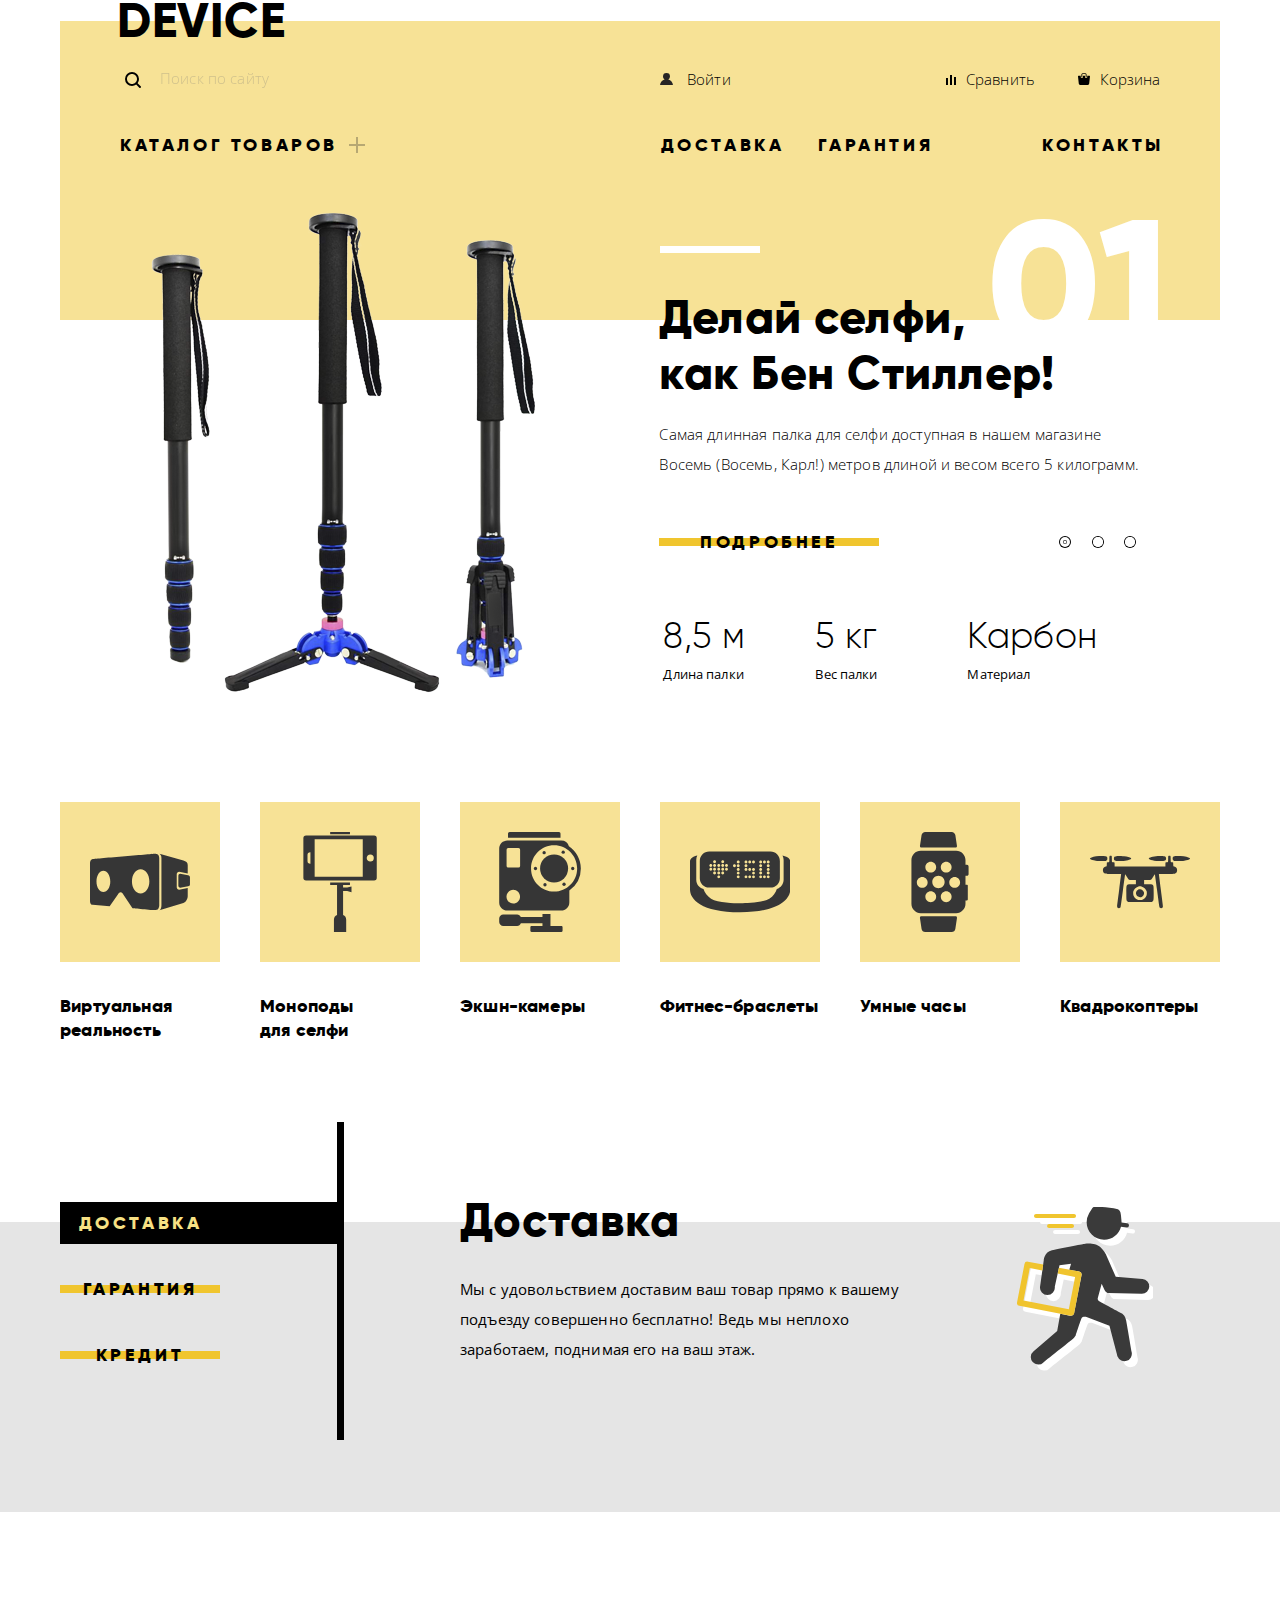
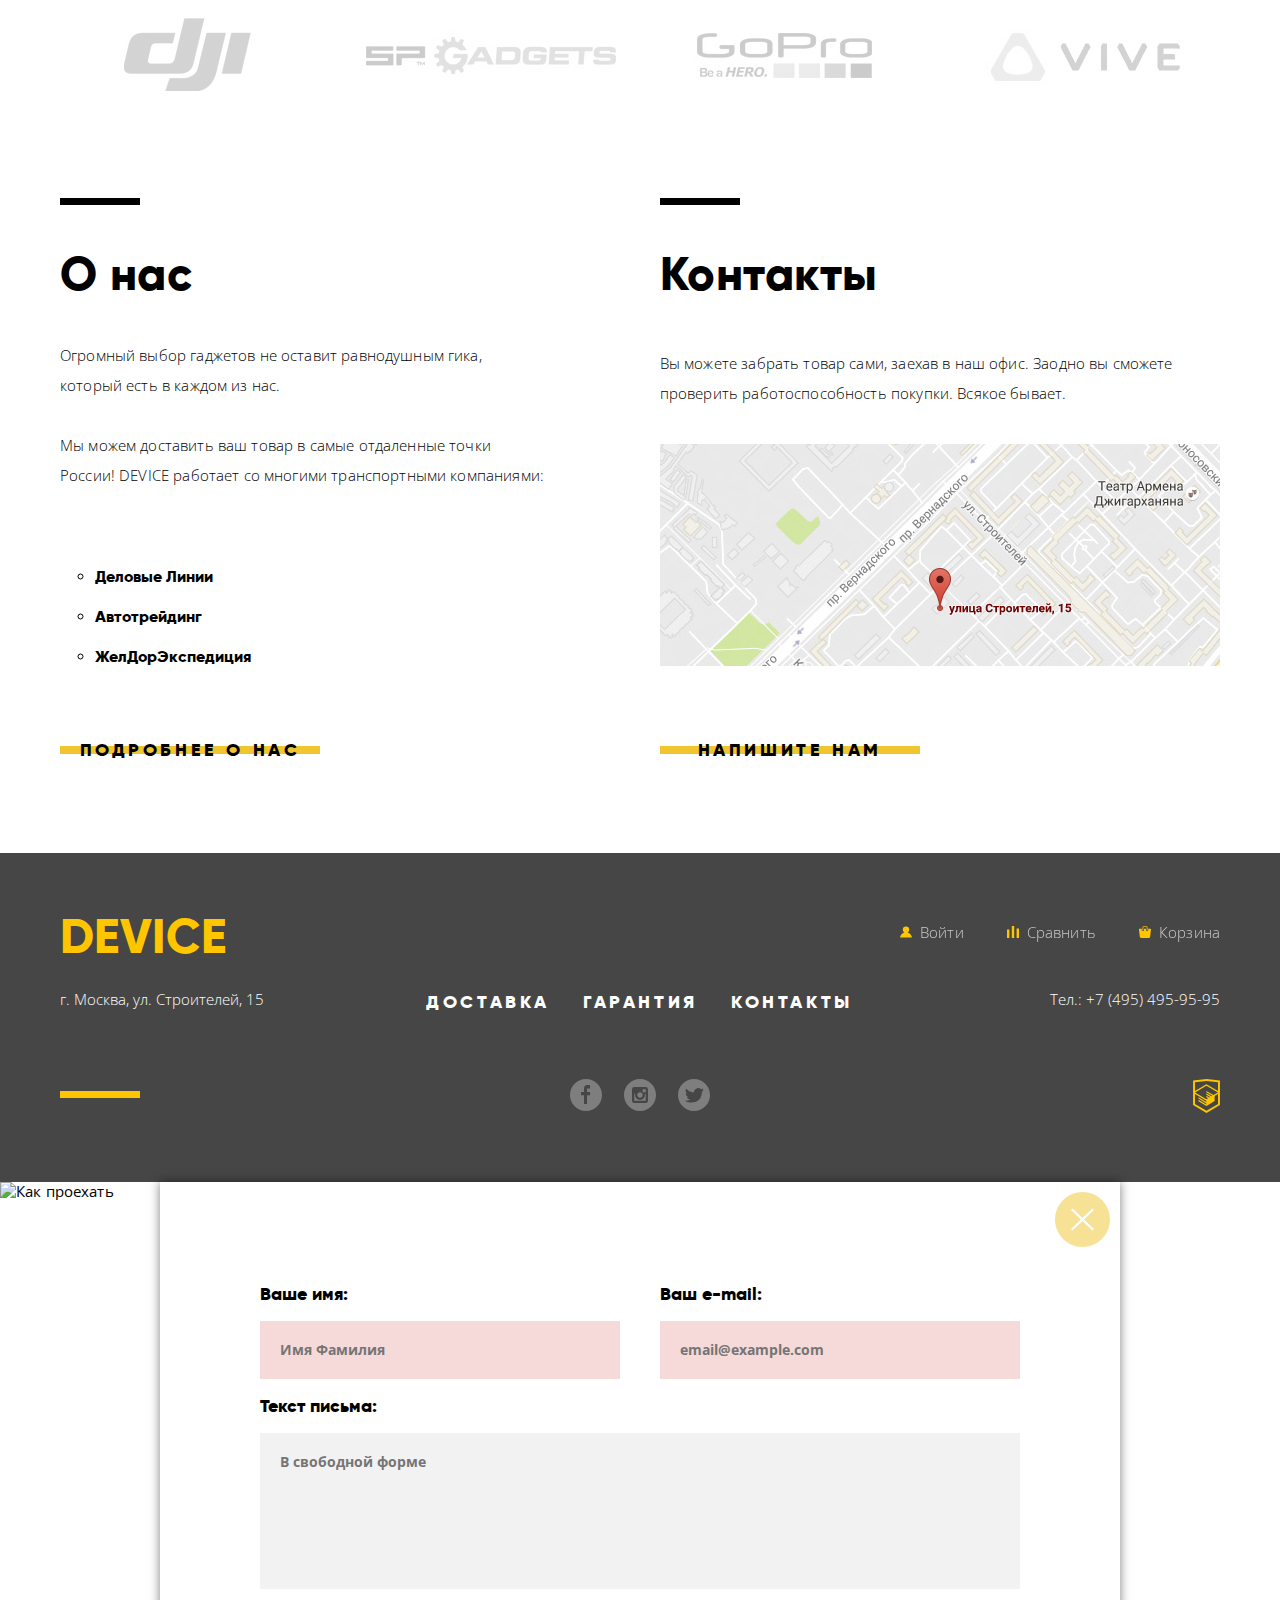
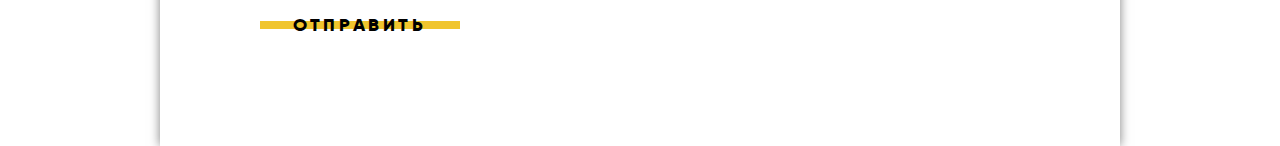
==== commit 97c8ac61: "исправления" ====
--- a/index.html
+++ b/index.html
@@ -5,7 +5,7 @@
     <title>HTML Academy: Девайс</title>
 	<link rel = 'stylesheet' href = 'css/normalize.css'>
 	<link rel = 'stylesheet' href = 'css/style.css'>
-	<link href = 'https://fonts.googleapis.com/css?family=Open+Sans:400,700&amp;subset=cyrillic' rel='stylesheet'>
+	<link href = "https://fonts.googleapis.com/css?family=Open+Sans:300,400" rel = "stylesheet">
   </head>
   <body>
 	<div class = 'wrapper'>
@@ -32,7 +32,7 @@
 						<div class = 'hover-catalog'>
 							<ul class = 'catalog-menu'>
 								<li><a href = '#'>Виртуальная реальность</a></li>
-								<li><a href = '#'>Моноподы для селфи</a></li>
+								<li><a href = 'catalog.html'>Моноподы для селфи</a></li>
 								<li><a href = '#'>Экшн-камеры</a></li>
 							</ul>
 							<ul class = 'catalog-menu'>
@@ -293,9 +293,15 @@
 	<div class = 'wrapper'>
 		<div class = 'user-navigation-bot'>
 			<a class = 'bot-logo'>DEVICE</a>
-			<a href = '#'>Войти</a>
-			<a href = '#'>Сравнить</a>
-			<a href = '#'>Корзина</a>
+			<a href = '#' class = 'user-navigation-bot-link'>
+				<span class = 'user-navigation-bot-text'>Войти</span>
+			</a>
+			<a href = '#' class = 'user-navigation-bot-link'>
+				<span class = 'user-navigation-bot-link'>Сравнить</span>
+			</a>
+			<a href = '#' class = 'user-navigation-bot-link'>
+				<span class = 'user-navigation-bot-link'>Корзина</span>
+			</a>
 		</div>
 		
 		<div class = 'footer-second-row'>
@@ -316,7 +322,7 @@
 				<li><a class = 'social-button' href = '#' aria-label = 'Ссылка на Инстаграм'></a></li>
 				<li><a class = 'social-button' href = '#' aria-label = 'Ссылка на Твиттер'></a></li>
 			</ul>
-			<a href = 'https://htmlacademy.ru/intensive/htmlcss' target = '_blank'  class = 'html-academy'><img src = 'img/logo-html.svg' alt = 'Интенсив HTML-Academy'></a>
+			<a href = 'https://htmlacademy.ru/intensive/htmlcss' target = '_blank'  class = 'html-academy'><img src = 'img/logo-html.svg' alt = 'Интенсив HTML-Academy' width = '27' height = '34'></a>
 		</div>
 	</div>
 	</footer>
@@ -348,4 +354,4 @@
 		<button type = 'button' class = 'close' aria-label = 'Закрыть окно комментариев'></button>
 	</section>
   </body>
-</html>
+</html>--- a/css/style.css
+++ b/css/style.css
@@ -55,27 +55,18 @@
 }
 
 .header { 
-	padding: 0px 60px 0px 60px;
+	padding: 33px 60px 163px 60px;
 	max-width: 1200px;
 	position: relative;
-}
-
-.header::before{
-	content: '';
-	position: absolute;
 	background-color: #f7e296;
-	height: 177px;
-	width: 100%;
-	bottom: -50px;
-	left: 0;
-	z-index: -1;
+	margin-top: 21px;
 }
 
 .user-navigation-top {
 	display: flex;
 	justify-content: space-between;
 	align-items: center;
-	margin-bottom: 25px;
+	margin-bottom: 29px;
 }
 
 .search-form {
@@ -139,7 +130,8 @@
 }
 
 .user-navigation-top a:nth-child(2){
-	margin-left: 100px;
+	margin-left: 95px;
+	padding-left: 32px;
 }
 
 .user-navigation-top a:nth-child(3){
@@ -147,8 +139,14 @@
 }
 
 .user-navigation-top a:nth-last-child(2){
-	margin-right: 60px;
+	margin-right: 40px;
 	margin-left: auto;
+	padding-left: 25px;
+}
+
+.user-navigation-top a:last-child {
+	padding-left: 25px;
+	letter-spacing: 0em;
 }
 
 .user-navigation-top a:nth-child(2)::before{
@@ -157,8 +155,8 @@
 	background-image: url('../img/user.svg');
 	background-repeat: no-repeat;
 	height: 12px;
-	width: 12px;
-	left: -20px;
+	width: 13px;
+	left: 5px;
 	top: 50%;
 	transform: translateY(-50%);
 }
@@ -170,7 +168,7 @@
 	background-repeat: no-repeat;
 	height: 12px;
 	width: 12px;
-	left: -20px;
+	left: 3px;
 	top: 50%;
 	transform: translateY(-50%);
 }
@@ -182,8 +180,8 @@
 	background-repeat: no-repeat;
 	height: 12px;
 	width: 12px;
-	left: -20px;
-	top: 50%;
+	left: 5px;
+	top: 55%;
 	transform: translateY(-50%);
 }
 
@@ -198,14 +196,16 @@
 }
 
 .site-navigation-top > li:nth-last-child(1) {
+	text-align: right;
+	margin-right: -4px;
 }
 
 .site-navigation-top > li:nth-last-child(2) {
-	 margin-right: 125px; 
+	 margin-right: 109px; 
 }
 
 .site-navigation-top > li:nth-last-child(3) {
-	 margin-right: 33px; 
+	 margin-right: 34px; 
 	 margin-left: auto;
 }
 
@@ -232,6 +232,8 @@
 	background-color: #f7e296;
 	left: -60px;
 	padding-left: 60px;
+	padding-bottom: 35px;
+	padding-top: 0px;
 } 
 
 .catalog-menu-parent:hover ~ .hover-catalog,
@@ -245,6 +247,7 @@
 	min-width: 240px;
 	display: inline-block;
 	vertical-align: middle;
+	padding-right: 27px;
 }
 
 .catalog-menu-parent::before{
@@ -264,9 +267,9 @@
 	display: flex; 
 	flex-flow: column; 
 	align-items: flex-start; 
+	justify-content: flex-start;
 	margin-right: 20px;
 	width: 200px;
-	height: 170px;
 	margin: 0;
 	padding: 0;
 	list-style-type: none;
@@ -286,7 +289,12 @@
 	font-family: "Gilroy", Arial, sans-serif;
 	font-weight: bold;
 	line-height: 48px;
-	letter-spacing: 0.01em;
+	letter-spacing: 0.015em;
+	position: absolute;
+	top: -24px;
+	left: 57px;
+	z-index: 5;
+	color: black;
 }
 
 .user-navigation-top * {
@@ -296,6 +304,7 @@
 	letter-spacing: 0.01em;
 	line-height: 30px;
 	color: black;
+	font-weight: 300;
 }
 
 .site-navigation-top a {
@@ -309,7 +318,7 @@
 }
 
 .hover-catalog a {
-	letter-spacing: 0.01em;
+	letter-spacing: 0em;
 	font-size: 15px;
 	font-family: "Open Sans", Arial, sans-serif;
 	text-align: left;
@@ -323,7 +332,7 @@
 }
 
 .catalog-menu li:first-child {
-	margin-top: 30px;
+	margin-top: 20px;
 }
 
 .header a:hover {
@@ -334,20 +343,14 @@
 	opacity: 0.3;
 }
 
+main {
+	position: relative;
+	margin-top: -163px;
+}
+
 section.slide {
-	padding-top: 70px;
-	position: relative;
-}
-
-.slide::after {
-	content: '';
-	position: absolute;
-	width: 1160px;
-	background-color: #f7e296;;
-	z-index: -10;
-	height: 170px;
-	top: 0;
-	left: 20px;
+	padding-top: 45px;
+	position: relative;
 }
 
 .slide-wrapper-out{
@@ -374,22 +377,22 @@
 .slide-control {
 	display: flex;
 	justify-content: space-between;
-	width: 80px;
-	position: absolute;
-	bottom: 130px;
-	right: 150px;
+	width: 85px;
+	position: absolute;
+	bottom: 155px;
+	right: 80px;
 }
 
 .slide-control label {
     display: inline-block;
 	vertical-align: middle;
-    width: 12px;
-    height: 12px;
-    margin: 0 3px;
+    width: 10px;
+    height: 10px;
+    margin: 0 5px;
     background-color: ;
-    border: 2px solid white;
+    border: 3px solid white;
     border-radius: 50%;
-    box-shadow: 0px 0px 0px 2px black;
+    box-shadow: 0px 0px 0px 1px black;
     transition: background-color 0.2s;
     cursor: pointer;
 	position: relative;
@@ -432,7 +435,9 @@
 	display: flex; 
 	flex-flow: column; 
 	padding-right: 20px;
+	padding-left: 53px;
 	justify-content: space-between;
+	padding-top: 20px;
 }
 
 .slide-content {
@@ -451,8 +456,8 @@
 	background-color: white;
 	height: 7px;
 	width: 100px;
-	top: 20px;
-	left: 50%;
+	top: 44px;
+	left: 600px;
 	z-index: -1;
 }
 
@@ -464,8 +469,8 @@
 	letter-spacing: 0.01em;
 	position: absolute;
 	color: white;
-	top: -40px;
-	right: 50px;
+	top: -24px;
+	right: 47px;
 	z-index: -1;
 }
 
@@ -481,23 +486,33 @@
 	content: '03';
 }
 
-.slide-content > * {
-	width: 50%;
+.slide-img {
+	width: 47%;
+}
+
+.slide-about {
+	width: 53%;
+}
+
+.slide-img {
+	display: flex;
+	align-items: center;
 }
 
 .slide-img  > * {
 	margin-left: auto;
 	margin-right: auto;
-	display: block;
 }
 
 .slider .interactive {
 	width: 220px;
 	align-self: flex-start;
+	margin-top: auto;
+	margin-bottom: 45px;
 }
 
 .slider-table { 
-	margin-bottom: 0px;
+	margin-bottom: 14px;
 }
 
 .slider-table tbody {
@@ -526,10 +541,14 @@
 .slide-about p {
 	font-size: 15px;
 	font-family: "Open Sans", Arial, sans-serif;
-	color: #a0a0a0;
+	color: black;
 	line-height: 30px;
 	text-align: left;
 	letter-spacing: 0.01em;
+	margin: 0;
+	margin-top: 18px;
+	padding-right: 30px;
+	font-weight: 300;
 }
 
 .slide-content td {
@@ -556,7 +575,7 @@
 	list-style-type: none;
 	display: flex;
 	justify-content: space-between;
-	margin-top: 95px;
+	margin-top: 100px;
 }
 
 .popular-img {
@@ -582,7 +601,7 @@
 	text-align: left;
 	line-height: 24px;
 	letter-spacing: 0.01em;
-	margin-top: 38px;
+	margin-top: 32px;
 	color: black;
 }
 
@@ -605,7 +624,7 @@
 	content: '';
 	position: absolute;
 	background-color: white;
-	height: 120px;
+	height: 180px;
 	width: 100%;
 	top: 0;
 	left: 0;
@@ -667,13 +686,14 @@
 	width: 284px; 
 	align-items: flex-start;
 	margin-top: 80px;
+	padding-top: 60px;
 	margin-bottom: 72px;
 	border-right: 7px solid rgba(0, 0, 0, 1.00);
 	z-index: 2;
 }
 
 .service-menu-control label {
-	min-width: 160px; 
+	width: 160px; 
 	max-width: 100%;
 	text-align: center; 
 	margin-bottom: 24px
@@ -684,26 +704,26 @@
 }
 
 .service-content {
-	padding-left: 120px;
+	padding-left: 116px;
 	position: relative;
 }
 
 .service-content h2 {
-	margin-top: 89px;
+	margin-top: 155px;
 	font-size: 47px;
 	font-family: "Gilroy", Arial, sans-serif;
 	font-weight: bold;
-	margin-bottom: 25px;
-	letter-spacing: 0.01em;
+	margin-bottom: 30px;
+	letter-spacing: 0.02em;
 	line-height: 47px;
 }
 
 .service-content p {
-	margin-bottom: 70px;
+	margin-bottom: 118px;
+	color: black;
 	margin-top: 0px;
 	font-size: 15px;
 	font-family: "Open Sans", Arial, sans-serif;
-	color: #a0a0a0;
 	line-height: 30px;
 	max-width: 440px;
 	letter-spacing: 0.01em;
@@ -717,8 +737,8 @@
 	width: 200px;
 	height: 200px;
 	z-index: 10;
-	right: 0px;
-	top: 105px;
+	right: -13px;
+	top: 165px;
 }
 
 .service-content:nth-child(2)::before {
@@ -752,7 +772,7 @@
 	display: flex; 
 	justify-content: space-between;
 	padding-top: 94px;
-	margin-bottom: 93px;
+	margin-bottom: 89px;
 }
 
 .brand-link:not(:hover) img{
@@ -775,11 +795,7 @@
 .more-info {
 	display: flex; 
 	justify-content: space-between;
-	margin-bottom: 95px;
-}
-
-.more-info  > *{
-	width: 50%;
+	margin-bottom: 82px;
 }
 
 .more-info h2 {
@@ -788,6 +804,7 @@
 	font-weight: bold;
 	letter-spacing: 0.01em;
 	line-height: 48px;
+	margin: 52px 0 42px 0;
 }
 
 .more-info  > *::before {
@@ -795,7 +812,7 @@
 	position: absolute;
 	background-color: black;
 	height: 7px;
-	width: 100px;
+	width: 80px;
 	top: 0px;
 	left: 0px;
 	z-index: -1;
@@ -813,45 +830,54 @@
 	flex-flow: column; 
 	justify-content: space-between;
 	position: relative;
-	width: 48.2%; 
+	width: 48.3%; 
 }
 
 .about-us p {
 	font-size: 15px;
 	font-family: "Open Sans", Arial, sans-serif;
-	color: #a0a0a0;
+	color: black;
 	line-height: 30px;
-	max-width: 493px;
-	letter-spacing: 0;
+	max-width: 485px;
+	letter-spacing: 0.01em;
+	font-weight: 300;
+	margin: 0;
+	margin-bottom: 15px;
 }
 
 .contacts p {
 	font-size: 15px;
 	font-family: "Open Sans", Arial, sans-serif;
-	color: #a0a0a0;
+	color: black;
 	line-height: 30px;
 	max-width: 550px;
-	letter-spacing: 0;
+	letter-spacing: 0.01em;
+	font-weight: 300;
+	margin: 0;
+	margin-bottom: 10px;
 }
 
 .transport-comp {
-	list-style: disc outside none;
+	list-style: circle outside none;
 	font-size: 16px;
 	line-height: 40px;
 	font-family: "Gilroy", Arial, sans-serif;
 	font-weight: bold;
-	margin-left: 35px;
+	margin: 0;
+	margin-left: 0;
+	margin-top: 52px;
 	letter-spacing: 0;
+	padding-left: 35px;
 }
 
 .more-info.wrapper a:last-child {
-	margin-top: 85px;
+	margin-top: 52px;
 	align-self: flex-start;
 }
 
 .footer {
 	background-color: #464646;
-	padding-top: 65px;
+	padding-top: 55px;
 }
 
 .footer .wrapper {
@@ -863,17 +889,17 @@
 	position: absolute;
 	background-color: #ffc600;
 	height: 7px;
-	width: 100px;
-	bottom: 79px;
+	width: 80px;
+	bottom: 84px;
 	left: 20px;
 	z-index: 1;
 }
 
-.footer a:hover {
+.footer a:not(.user-navigation-bot-link):hover {
 	opacity: 0.6;
 }
 
-.footer a:active {
+.footer a:not(.user-navigation-bot-link):active {
 	opacity: 0.3;
 }
 
@@ -884,8 +910,9 @@
 
 .user-navigation-bot a:nth-child(n+2) {
 	margin-top: 15px;
-	margin-right: 60px;
-	position: relative;
+	margin-right: 43px;
+	position: relative;
+	padding-left: 20px;
 }
 
 .user-navigation-bot a:nth-child(1){
@@ -914,7 +941,7 @@
 	background-size: 12px 12px;
 	height: 12px;
 	width: 12px;
-	left: -20px;
+	left: 0px;
 	top: 50%;
 	transform: translateY(-50%);
 }
@@ -927,7 +954,7 @@
 	background-size: 12px 12px;
 	height: 12px;
 	width: 12px;
-	left: -20px;
+	left: 0px;
 	top: 50%;
 	transform: translateY(-50%);
 }
@@ -940,7 +967,7 @@
 	background-size: 12px 12px;
 	height: 12px;
 	width: 12px;
-	left: -20px;
+	left: 0px;
 	top: 50%;
 	transform: translateY(-50%);
 }
@@ -951,14 +978,30 @@
 }
 
 .user-navigation-bot a:not(:first-child) {
+	font-weight: 300;
+}
+
+.user-navigation-bot-link:not(:first-child) span{
 	opacity: 0.7;
 }
 
-.user-navigation-bot a:not(:first-child):hover {
+.user-navigation-bot-link:not(:first-child)::before {
 	opacity: 1;
 }
 
-.user-navigation-bot a:not(:first-child):active {
+.user-navigation-bot-link:not(:first-child):hover span{
+	opacity: 1;
+}
+
+.user-navigation-bot-link:not(:first-child):hover::before {
+	opacity: 0.6;
+}
+
+.user-navigation-bot-link:not(:first-child):active span {
+	opacity: 0.3;
+}
+
+.user-navigation-bot-link:not(:first-child):active::before {
 	opacity: 0.3;
 }
 
@@ -980,6 +1023,9 @@
 	font-family: "Open Sans", Arial, sans-serif;
 	letter-spacing: 0;
 	line-height: 30px;
+	margin-top: 18px;
+	margin-bottom: 0px;
+	font-weight: 300;
 }
 
 .site-navigation-bot {
@@ -988,7 +1034,7 @@
 	list-style-type: none;
 	display: flex; 
 	justify-content: center;
-	align-items: center;
+	align-items: flex-end;
 }
 .site-navigation-bot a{
 	font-size: 18px;
@@ -1001,14 +1047,14 @@
 }
 
 .site-navigation-bot li {
-	margin: 0 17px;
+	margin: 0 17px 0 16px;
 }
 
 .footer-third-row {
 	display: flex; 
 	justify-content: space-between;
 	padding-bottom: 66px;
-	margin-top: 61px;
+	margin-top: 65px;
 }
 
 .social{
@@ -1021,7 +1067,7 @@
 }
 
 .social-button {
-	margin: 0 24px;
+	margin: 0 27px;
 	position: relative;
 }
 
@@ -1082,7 +1128,7 @@
 }
 
 .user-navigation-bot a{
-	color: #d3d3d3;
+	color: white;
 }
 
 a.bot-logo {
@@ -1127,10 +1173,6 @@
 
 .more-info .interactive {
 	width: 260px;
-}
-
-.more-info .interactive::before {
-	width: 270px;
 }
 
 .interactive:hover::before  {
@@ -1255,12 +1297,17 @@
 	opacity: 0.3;
 }
 
+.overview {
+	background-color: white;
+	margin-top: 48px;
+}
+
 .catalog-name {
 	font-size: 47px;
 	font-family: "Gilroy", Arial, sans-serif;
 	font-weight: bold;
-	margin-bottom: 35px;
-	margin-top: 100px;
+	margin-bottom: 25px;
+	margin-top: 37px;
 	display: inline-block;
 	vertical-align: middle;
 	margin-left: 60px;
@@ -1273,11 +1320,12 @@
 	padding: 0;
 	list-style-type: none;
 	display: flex;
-	margin-bottom: 50px;
+	margin-bottom: 45px;
+	font-weight: 300;
 }
 
 .breadcrumbs-item {
-	margin-left: 40px;
+	margin-left: 37px;
 	position: relative;
 }
 
@@ -1316,7 +1364,7 @@
 
 .filter-and-sort {
 	display: flex;
-	height: 70px;
+	min-height: 70px;
 }
 
 .background-left-top {
@@ -1335,7 +1383,7 @@
 
 .filter-name {
 	text-align: left;
-	min-width: 330px;
+	width: 330px;
 	margin-bottom: 0px;
 	margin-top: 0px;
 	padding-top: 20px;
@@ -1345,7 +1393,7 @@
 
 .sort-name {
 	text-align: left;
-	min-width: 200px;
+	width: 200px;
 	margin-bottom: 0px;
 	margin-top: 0px;
 	font-size: 16px;
@@ -1357,7 +1405,7 @@
 }
 
 .sort {
-	min-width: 830px;
+	width: 830px;
 	display: flex;
 	padding-top: 20px;
 	padding-left: 70px;	
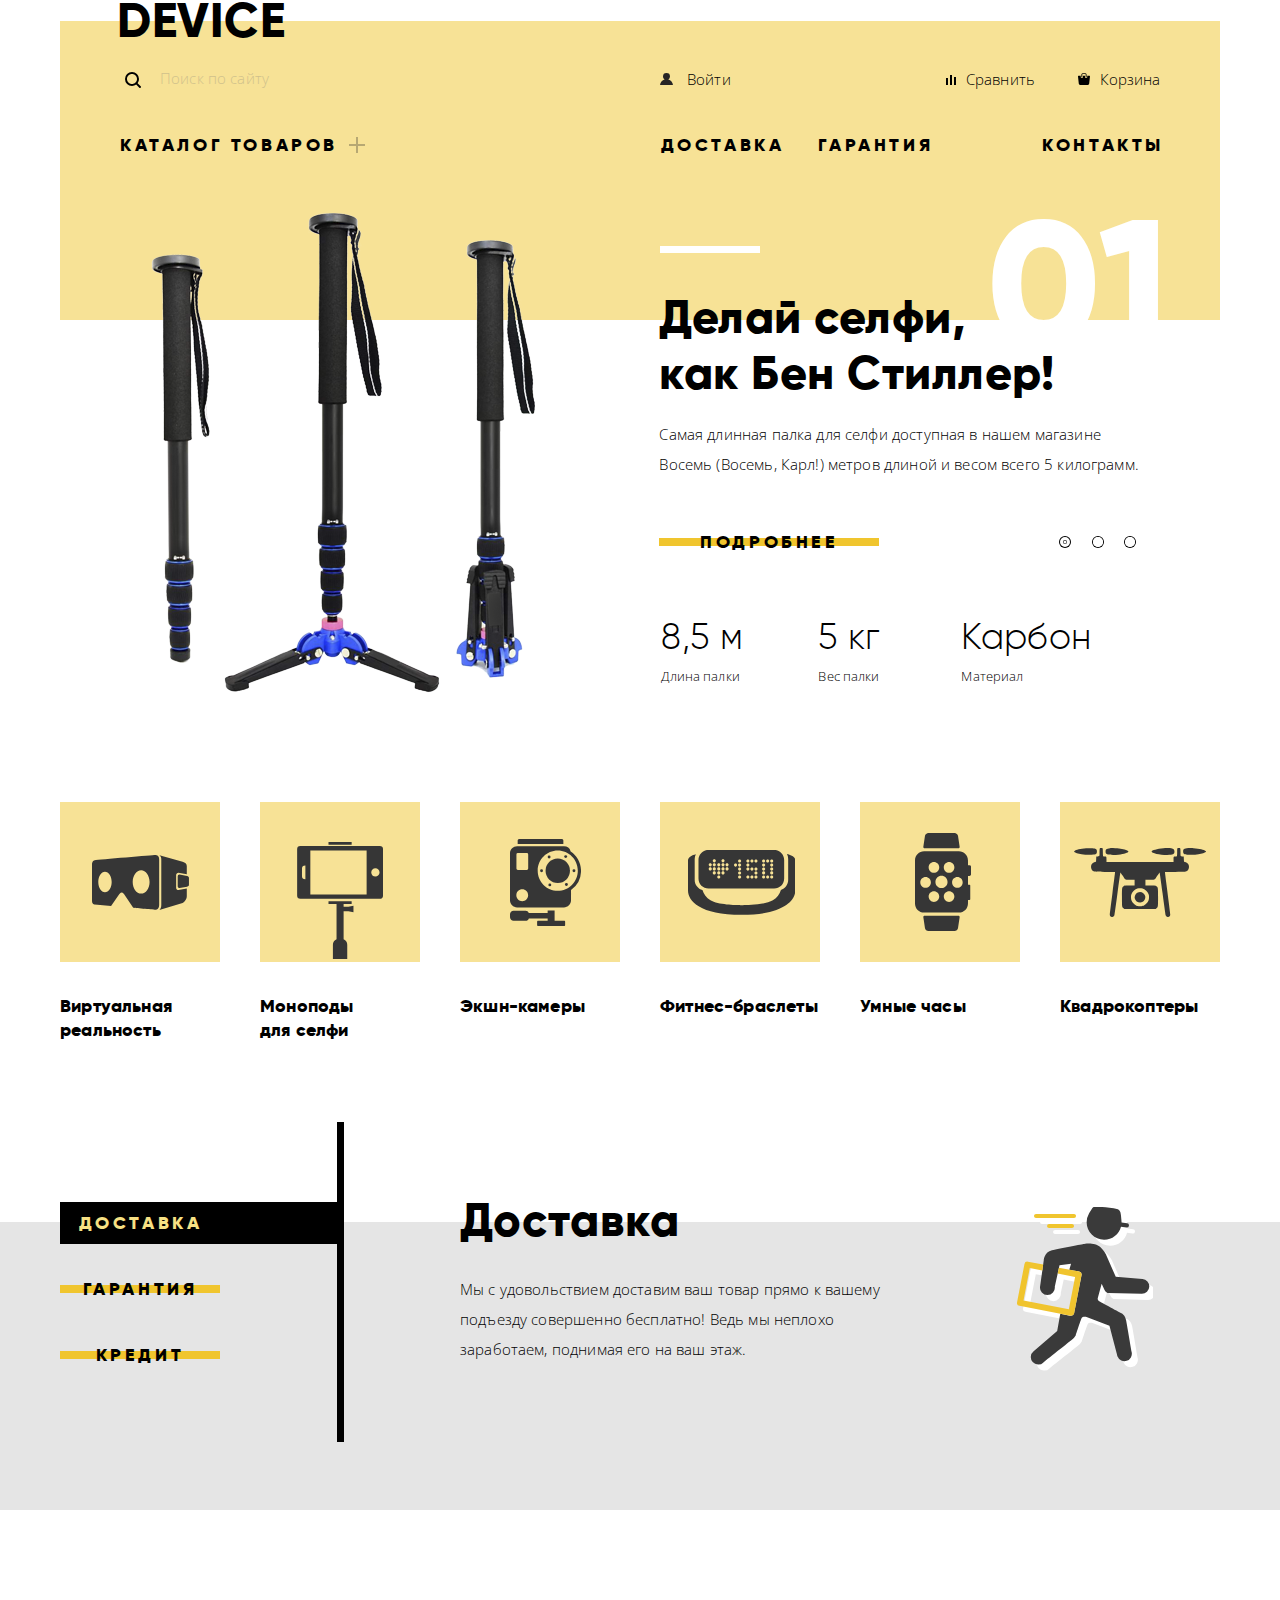
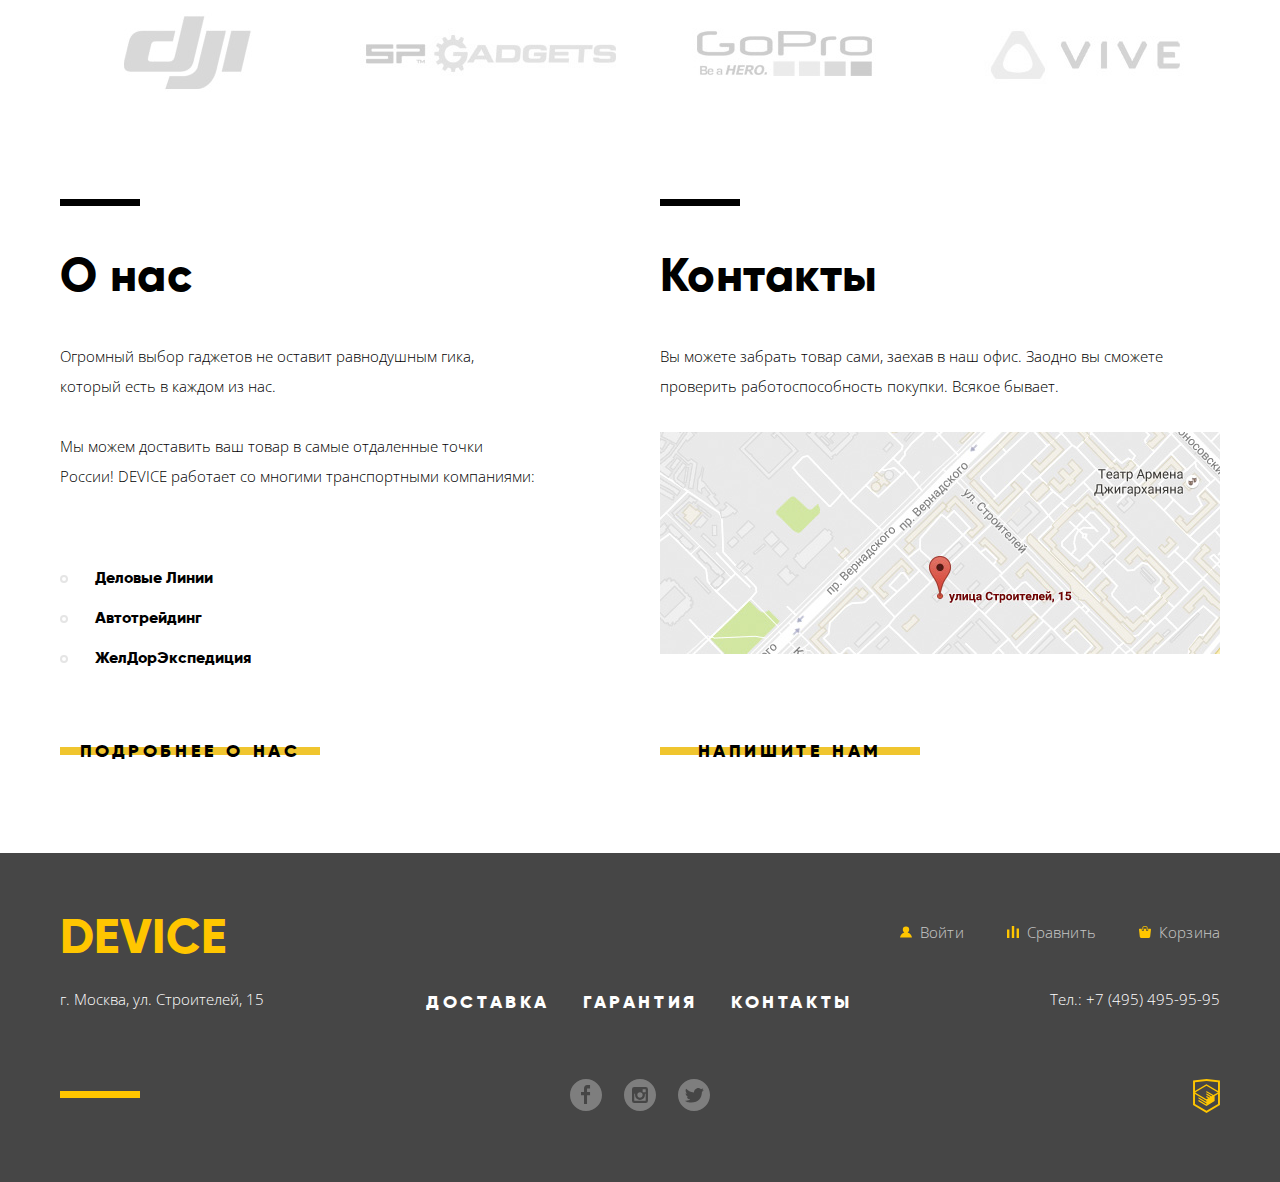
==== commit 66b08b01: "Предфинальная версия" ====
--- a/index.html
+++ b/index.html
@@ -155,16 +155,16 @@
 				<li class = 'popular-item'><a href = '#'>
 					<figure class = 'popular-img'>
 						<div class = 'popular-img-wrapper'>
-							<img src = 'img/popular-1.svg' width = '100' height = '100'>
+							<img src = 'img/popular-1.svg' width = '97' height = '55'>
 						</div>
 						<figcaption class = 'popular-img-caption'>Виртуальная реальность</figcaption>
 					</figure>
 				</a></li>
 				
-				<li class = 'popular-item'><a href = '#'>
-					<figure class = 'popular-img'>
-						<div class = 'popular-img-wrapper'>
-							<img src = 'img/popular-2.svg' width = '100' height = '100'>
+				<li class = 'popular-item'><a href = 'catalog.html'>
+					<figure class = 'popular-img'>
+						<div class = 'popular-img-wrapper'>
+							<img src = 'img/popular-2.svg' width = '86' height = '117'>
 						</div>
 						<figcaption class = 'popular-img-caption'>Моноподы <br> для селфи</figcaption>
 					</figure>
@@ -173,7 +173,7 @@
 				<li class = 'popular-item'><a href = '#'>
 					<figure class = 'popular-img'>
 						<div class = 'popular-img-wrapper'>
-							<img src = 'img/popular-3.svg' width = '100' height = '100'>
+							<img src = 'img/popular-3.svg' width = '71' height = '87'>
 						</div>
 						<figcaption class = 'popular-img-caption'>Экшн-камеры</figcaption>
 					</figure>
@@ -182,7 +182,7 @@
 				<li class = 'popular-item'><a href = '#'>
 					<figure class = 'popular-img'>
 						<div class = 'popular-img-wrapper'>
-							<img src = 'img/popular-4.svg' width = '100' height = '100'>
+							<img src = 'img/popular-4.svg' width = '107' height = '65'>
 						</div>
 						<figcaption class = 'popular-img-caption'>Фитнес-браслеты</figcaption>
 					</figure>
@@ -191,7 +191,7 @@
 				<li class = 'popular-item'><a href = '#'>
 					<figure class = 'popular-img'>
 						<div class = 'popular-img-wrapper'>
-							<img src = 'img/popular-5.svg' width = '100' height = '100'>
+							<img src = 'img/popular-5.svg' width = '56' height = '98'>
 						</div>
 						<figcaption class = 'popular-img-caption'>Умные часы</figcaption>
 					</figure>
@@ -200,7 +200,7 @@
 				<li class = 'popular-item'><a href = '#'>
 					<figure class = 'popular-img'>
 						<div class = 'popular-img-wrapper'>
-							<img src = 'img/popular-6.svg' width = '100' height = '100'>
+							<img src = 'img/popular-6.svg' width = '132' height = '69'>
 						</div>
 						<figcaption class = 'popular-img-caption'>Квадрокоптеры</figcaption>
 					</figure>
@@ -280,11 +280,11 @@
 			</section>
 			<section class = 'contacts' id = 'contacts'>
 				<h2>Контакты</h2>
-				<p>Вы можете забрать товар сами, заехав в наш офис. Заодно вы сможете проверить работоспособность покупки. Всякое бывает.<p>
+				<p>Вы можете забрать товар сами, заехав в наш офис. Заодно вы сможете проверить работоспособность покупки. Всякое бывает.</p>
 				<div class = 'map-poppup'>
-					<img src = 'img/map.jpg' height = '222' width = '560' alt = 'Как проехать'>
-				</div>
-				<a href = '#' class = 'interactive'>Напишите нам</a>
+					<img src = 'img/map.jpg' height = '222' width = '560' alt = 'Как проехать: г. Москва, ул. Строителей, 15'>
+				</div>
+				<a href = '#' class = 'interactive btn-write-us'>Напишите нам</a>
 			</section>
 		</div>
 	</main>
@@ -328,30 +328,32 @@
 	</footer>
 	
 	<section class = 'modal modal-map'>
-		<img src = 'asd' height = '400' width = '400' alt = 'Как проехать'>
-		<button type = 'button' class = 'close' aria-label = 'Закрыть окно комментариев'></button>
+		<img src = 'img/map-big.jpg' height = '560' width = '960' alt = 'Как проехать'>
+		<iframe src = "https://www.google.com/maps/embed?pb=!1m14!1m8!1m3!1d2249.1125477584787!2d37.5274293!3d55.687031!3m2!1i1024!2i768!4f13.1!3m3!1m2!1s0x46b54cf65f5c8955%3A0x694710ccd55501e!2z0YPQuy4g0KHRgtGA0L7QuNGC0LXQu9C10LksIDE1LCDQnNC-0YHQutCy0LAsIDExOTMxMQ!5e0!3m2!1sru!2sru!4v1536006206485" width = "960" height = "560" frameborder = "0" style = "border:0" allowfullscreen></iframe>
+		<button type = 'button' class = 'modal-close' aria-label = 'Закрыть карту' tabindex = '0' ></button>
 	</section>
 
-	<section class = 'modal write-us'>
+	<section class = 'modal modal-write-us'>
 		<form action = 'asd' method = 'post'>
 			<div class = 'name-and-mail'>
 				<div class = 'name-input'>
 					<label for = 'name-field'>Ваше имя:</label>
-					<p><input type = 'text' name = 'name' id = 'name-field' class = 'name-field' placeholder = 'Имя Фамилия' required></p>
+					<p><input type = 'text' name = 'name' id = 'name-field' class = 'name-field' placeholder = 'Имя Фамилия'></p>
 				</div>
 				
 				<div class = 'mail-input'>
 					<label for = 'mail-field'>Ваш e-mail:</label>
-					<p><input type = 'email' name = 'mail' id = 'mail-field' class = 'mail-field' placeholder = 'email@example.com' required></p>
+					<p><input type = 'email' name = 'mail' id = 'mail-field' class = 'mail-field' placeholder = 'email@example.com'></p>
 				</div>
 			</div>
 			<div class = 'comment-input'>
 				<label for = "comment-field">Текст письма:</label>
-				<p><textarea name = 'comment' id = 'comment-field' placeholder = 'В свободной форме' required></textarea></p>
+				<p><textarea name = 'comment' class = 'comment-field' id = 'comment-field' placeholder = 'В свободной форме'></textarea></p>
 			</div>
 			<button type = 'submit' class = 'interactive'>Отправить</button>
 		</form>
-		<button type = 'button' class = 'close' aria-label = 'Закрыть окно комментариев'></button>
+		<button type = 'button' class = 'modal-close' aria-label = 'Закрыть окно комментариев' tabindex = '0'></button>
 	</section>
+	<script src = 'js/script.js'></script>
   </body>
 </html>--- a/css/style.css
+++ b/css/style.css
@@ -65,6 +65,7 @@
 .user-navigation-top {
 	display: flex;
 	justify-content: space-between;
+	flex-wrap: wrap;
 	align-items: center;
 	margin-bottom: 29px;
 }
@@ -345,10 +346,10 @@
 
 main {
 	position: relative;
+}
+
+section.slide {
 	margin-top: -163px;
-}
-
-section.slide {
 	padding-top: 45px;
 	position: relative;
 }
@@ -505,10 +506,11 @@
 }
 
 .slider .interactive {
-	width: 220px;
+	min-width: 220px;
+	max-width: 70%;
 	align-self: flex-start;
 	margin-top: auto;
-	margin-bottom: 45px;
+	margin-bottom: 48px;
 }
 
 .slider-table { 
@@ -522,10 +524,23 @@
 	flex-grow: 1
 }
 
+.slider-table tr {
+	display:flex;
+}
+
 .slider-table td,
 .slider-table th { 
 	min-width: 150px; 
 	padding: 0;
+}
+
+.slider-table td:nth-child(2),
+.slider-table th:nth-child(2){
+	padding-left: 7px;
+}
+
+.slider-table td {
+	padding-bottom: 5px;
 }
 
 .slide-about .tagline {
@@ -565,7 +580,7 @@
 	color: black;
 	line-height: 20px;
 	text-align: left;
-	font-weight: normal;
+	font-weight: 300;
 	letter-spacing: 0.01em;
 }
 
@@ -613,6 +628,40 @@
 .popular-img:active .popular-img-caption
 {
 	opacity: 0.3;
+}
+
+.popular-item:nth-child(1) img{
+	width: 97px;
+	height: auto;
+}
+
+.popular-item:nth-child(2) img{
+	width: 86px;
+	height: auto;
+	margin-top: 37px;
+}
+
+.popular-item:nth-child(3) img{
+	width: 71px;
+	height: auto;
+	margin-left: 10px;
+}
+
+.popular-item:nth-child(4) img{
+	width: 107px;
+	height: auto;
+	margin-left: 3px;
+}
+
+.popular-item:nth-child(5) img{
+	width: 56px;
+	height: auto;
+	margin-left: 5px;
+}
+
+.popular-item:nth-child(6) img{
+	width: 132px;
+	height: auto;
 }
 
 .service {
@@ -687,7 +736,7 @@
 	align-items: flex-start;
 	margin-top: 80px;
 	padding-top: 60px;
-	margin-bottom: 72px;
+	margin-bottom: 68px;
 	border-right: 7px solid rgba(0, 0, 0, 1.00);
 	z-index: 2;
 }
@@ -719,7 +768,7 @@
 }
 
 .service-content p {
-	margin-bottom: 118px;
+	margin-bottom: 146px;
 	color: black;
 	margin-top: 0px;
 	font-size: 15px;
@@ -727,6 +776,7 @@
 	line-height: 30px;
 	max-width: 440px;
 	letter-spacing: 0.01em;
+	font-weight: 300;
 }
 
 .service-content:nth-child(1)::before {
@@ -749,8 +799,8 @@
 	width: 200px;
 	height: 200px;
 	z-index: 10;
-	right: 0px;
-	top: 80px;
+	right: -13px;
+	top: 140px;
 }
 
 .service-content:nth-child(3)::before {
@@ -761,8 +811,8 @@
 	width: 200px;
 	height: 200px;
 	z-index: 10;
-	right: 0px;
-	top: 80px;
+	right: -13px;
+	top: 140px;
 }
 
 .brand-list {
@@ -772,30 +822,60 @@
 	display: flex; 
 	justify-content: space-between;
 	padding-top: 94px;
-	margin-bottom: 89px;
-}
-
-.brand-link:not(:hover) img{
-	 /* Firefox 10+, Firefox on Android */
-	filter: url("data:image/svg+xml;utf8,<svg xmlns=\'http://www.w3.org/2000/svg\'><filter id=\'grayscale\'><feColorMatrix type=\'saturate\' values=\'0\'/></filter></svg>#grayscale");
-	
-	/* IE 6-9 */
-	filter: gray;
-
-	/* Chrome 19+, Safari 6+, Safari 6+ iOS */
-	-webkit-filter: grayscale(100%);
-	-moz-filter: grayscale(100%);
-	-ms-filter:grayscale(100%);
-	opacity: 0.2;
-    filter: alpha(opacity=20); /* For IE8 and earlier */
-	filter: grayscale(100%); /* Current draft standard */
-	
+	margin-bottom: 95px;
+}
+
+.brand-logo {
+	display: block;
+	height: 100px;
+	width: 260px;
+	position: relative;
+}
+
+.brand-logo:nth-child(1)::before {
+	background-image: url('../img/logo-1-grey.jpg');
+	height: 100px;
+	width: 260px;
+	position: absolute;
+	z-index: 10;
+	content: '';
+}
+
+.brand-logo:nth-child(2)::before {
+	background-image: url('../img/logo-2-grey.jpg');
+	height: 100px;
+	width: 260px;
+	position: absolute;
+	z-index: 10;
+	content: '';
+}
+
+.brand-logo:nth-child(3)::before {
+	background-image: url('../img/logo-3-grey.jpg');
+	height: 100px;
+	width: 260px;
+	position: absolute;
+	z-index: 10;
+	content: '';
+}
+
+.brand-logo:nth-child(4)::before {
+	background-image: url('../img/logo-4-grey.jpg');
+	height: 100px;
+	width: 260px;
+	position: absolute;
+	z-index: 10;
+	content: '';
+}
+
+.brand-logo:hover::before {
+	z-index: -1;
 }
 
 .more-info {
 	display: flex; 
 	justify-content: space-between;
-	margin-bottom: 82px;
+	margin-bottom: 81px;
 }
 
 .more-info h2 {
@@ -838,8 +918,8 @@
 	font-family: "Open Sans", Arial, sans-serif;
 	color: black;
 	line-height: 30px;
-	max-width: 485px;
-	letter-spacing: 0.01em;
+	max-width: 478px;
+	letter-spacing: 0em;
 	font-weight: 300;
 	margin: 0;
 	margin-bottom: 15px;
@@ -851,14 +931,15 @@
 	color: black;
 	line-height: 30px;
 	max-width: 550px;
-	letter-spacing: 0.01em;
+	letter-spacing: 0em;
 	font-weight: 300;
 	margin: 0;
 	margin-bottom: 10px;
+	margin-top: -21px;
 }
 
 .transport-comp {
-	list-style: circle outside none;
+	list-style: none;
 	font-size: 16px;
 	line-height: 40px;
 	font-family: "Gilroy", Arial, sans-serif;
@@ -870,12 +951,28 @@
 	padding-left: 35px;
 }
 
+.transport-comp li {
+	position: relative;
+}
+
+.transport-comp li::before {
+	content: '';
+	position: absolute;
+	left: -35px;
+	top: 17px;
+	border-radius: 50%;
+	height: 8px;
+	width: 8px;
+	border: 2px solid #e5e5e5;
+}
+
 .more-info.wrapper a:last-child {
 	margin-top: 52px;
 	align-self: flex-start;
 }
 
 .footer {
+	position: relative;
 	background-color: #464646;
 	padding-top: 55px;
 }
@@ -906,6 +1003,8 @@
 .user-navigation-bot {
 	display: flex;
 	align-items: flex-start;
+	flex-wrap: wrap;
+	justify-content: space-between;
 }
 
 .user-navigation-bot a:nth-child(n+2) {
@@ -932,7 +1031,7 @@
 	transform: translateY(-50%);
 }*/
 
-.user-navigation-bot a:nth-child(2)::before {
+.user-navigation-bot a:nth-child(2)::after {
 	content: '';
 	background-image: url('../img/user2.svg');
 	/*background-image: url('data:image/svg+xml;utf8,<svg xmlns="http://www.w3.org/2000/svg" version="1.1" width="13px" height="12px"><path d="M.032 12h12.937c-.163-2.643-2.074-4.837-4.671-5.543a3.47 3.47 0 0 0 1.687-2.972 3.485 3.485 0 0 0-6.97 0c0 1.264.68 2.361 1.688 2.972C2.106 7.163.194 9.357.032 12z" fill="#ffc600"/></svg>');*/
@@ -946,7 +1045,7 @@
 	transform: translateY(-50%);
 }
 
-.user-navigation-bot a:nth-last-child(1)::before{
+.user-navigation-bot a:nth-last-child(1)::after{
 	content: '';
 	position: absolute;
 	background-image: url('../img/cart2.svg');
@@ -959,7 +1058,7 @@
 	transform: translateY(-50%);
 }
 
-.user-navigation-bot a:nth-last-child(2)::before{
+.user-navigation-bot a:nth-last-child(2)::after{
 	content: '';
 	position: absolute;
 	background-image: url('../img/compare2.svg');
@@ -977,31 +1076,33 @@
 	margin-right: 0;
 }
 
-.user-navigation-bot a:not(:first-child) {
+.user-navigation-bot-link {
 	font-weight: 300;
 }
 
-.user-navigation-bot-link:not(:first-child) span{
+.user-navigation-bot-link span{
 	opacity: 0.7;
 }
 
-.user-navigation-bot-link:not(:first-child)::before {
+.user-navigation-bot-link::after {
 	opacity: 1;
 }
 
-.user-navigation-bot-link:not(:first-child):hover span{
+.user-navigation-bot-link:hover span{
 	opacity: 1;
 }
 
-.user-navigation-bot-link:not(:first-child):hover::before {
+.user-navigation-bot-link:hover::after {
 	opacity: 0.6;
 }
 
-.user-navigation-bot-link:not(:first-child):active span {
+.user-navigation-bot-link:active span,
+.user-navigation-bot-link span:active  {
 	opacity: 0.3;
 }
 
-.user-navigation-bot-link:not(:first-child):active::before {
+.user-navigation-bot-link:active::after,
+.user-navigation-bot-link span:active ~ ::after {
 	opacity: 0.3;
 }
 
@@ -1079,11 +1180,8 @@
 	opacity: 0.6;
 }
 
-.social .social-button:active {
+.social a.social-button:active {
 	opacity: 0.1;
-}
-
-li:nth-child(1) .social-button{
 }
 
 li:nth-child(1) .social-button::before {
@@ -1095,6 +1193,7 @@
 	width: 32px;
 	height: 32px;
 	z-index: 10;
+	left: 0;
 }
 
 li:nth-child(2) .social-button::before {
@@ -1106,6 +1205,7 @@
 	width: 32px;
 	height: 32px;
 	z-index: 10;
+	left: 0;
 }
 
 li:nth-child(3) .social-button::before {
@@ -1117,10 +1217,20 @@
 	width: 32px;
 	height: 32px;
 	z-index: 10;
+	left: 0;
 }
 
 .html-academy {
 	text-align: right;
+}
+
+.html-academy:before {
+//IE No click hack by covering the element.
+	display:block;
+	position:absolute;
+	height:34px;
+	width:27px;
+	content:' ';
 }
 
 .phone {
@@ -1172,7 +1282,8 @@
 }
 
 .more-info .interactive {
-	width: 260px;
+	min-width: 260px;
+	max-width: 80%;
 }
 
 .interactive:hover::before  {
@@ -1180,19 +1291,24 @@
 }
 
 .interactive:active  {
-	/* opacity: 0.3; */
-    filter: alpha(opacity=30); /* For IE8 and earlier */
 	color: rgba(0, 0, 0, 0.3);
 }
 
 .modal-map {
 	margin-right: auto; 
 	margin-left:  auto;
-	width: 400px;
-	position: absolute;
-}
-
-.write-us {
+	width: 960px;
+	height: 560px;
+	position: absolute;
+	margin-left: -480px;
+}
+
+.modal-map img{
+	z-index: -1;
+	position: absolute;
+}
+
+.modal-write-us {
 	margin-right: auto; 
 	margin-left:  auto;
 	background-color: white;
@@ -1201,6 +1317,7 @@
 	box-shadow: 0 0 10px rgba(0,0,0,0.5);
 	padding: 100px;
 	position: relative;
+	margin-left: -480px;
 }
 
 .name-and-mail {
@@ -1226,7 +1343,7 @@
 	flex-grow: 1;
 }
 
-.write-us label {
+.modal-write-us label {
 	font-size: 18px;
 	font-family: "Gilroy", Arial, sans-serif;
 	font-weight: bold;
@@ -1234,8 +1351,8 @@
 	line-height: 24px;
 }
 
-.write-us input,
-.write-us textarea{
+.modal-write-us input,
+.modal-write-us textarea{
 	background-color: #f2f2f2;
 	border: 0;
 	flex-grow: 1;
@@ -1247,36 +1364,38 @@
 	font-weight: 700;
 }
 
-.write-us textarea {
+.modal-write-us textarea {
 	min-height: 156px;
 	resize: none;
 }
 
-.write-us input:valid {
+.modal-write-us input:valid {
 	background-color: #f2f2f2;
 }
 
-.write-us input:invalid {
+.modal-write-us input:invalid,
+.modal-write-us input.modal-invalid {
 	background-color: #f6dada;
 }
 
-.write-us input:hover,
-.write-us textarea:hover {
+.modal-write-us input:hover,
+.modal-write-us textarea:hover {
 	background-color: #eaeaea;
 }
 
-.write-us input:focus,
-.write-us textarea:focus{
+.modal-write-us input:focus,
+.modal-write-us textarea:focus{
 	background-color: white;
 	outline: 3px solid #f7e296;
 }
 
 
-.write-us .interactive {
-	width: 200px;
-}
-
-.close {
+.modal-write-us .interactive {
+	min-width: 200px;
+	max-width: 80%;
+}
+
+.modal-close {
 	background: 0;
 	position: absolute;
 	top: 10px;
@@ -1289,17 +1408,18 @@
 	outline: 0;
 }
 
-.close:hover {
+.modal-close:hover {
 	opacity: 1;
 }
 
-.close:active {
+.modal-close:active {
 	opacity: 0.3;
 }
 
 .overview {
 	background-color: white;
-	margin-top: 48px;
+	/*margin-top: 48px;*/
+	margin-top: -115px;
 }
 
 .catalog-name {
@@ -1372,6 +1492,7 @@
 	background-color: #dcdcdc;
 	display: flex;
 	justify-content: flex-end;
+	min-height: 70px;
 }
 
 .background-right-top  {
@@ -1379,6 +1500,7 @@
 	background-color: #efefef;
 	display: flex;
 	justify-content: flex-start;
+	min-height: 70px;
 }
 
 .filter-name {
@@ -1386,7 +1508,7 @@
 	width: 330px;
 	margin-bottom: 0px;
 	margin-top: 0px;
-	padding-top: 20px;
+	padding-top: 23px;
 	padding-left: 60px;
 	padding-right: 70px;
 }
@@ -1407,7 +1529,7 @@
 .sort {
 	width: 830px;
 	display: flex;
-	padding-top: 20px;
+	padding-top: 23px;
 	padding-left: 70px;	
 }
 
@@ -1420,8 +1542,13 @@
 	flex-grow: 1;
 }
 
-.sort-options-list > li {
+.sort-option {
 	margin-left: 30px;
+	padding-top: 2px;
+} 
+
+.sort-option:first-child {
+	margin-left: 0;
 }
 
 .sort-options-list > li:nth-last-child(2) {
@@ -1433,7 +1560,7 @@
 	font-family: "Open Sans", Arial, sans-serif;
 	color: black;
 	opacity: 0.3;
-	font-weight: 700;
+	font-weight: 400;
 	letter-spacing: 0;
 	line-height: 18px;
 }
@@ -1452,6 +1579,10 @@
 
 .sort-option {
 	display: flex;
+}
+
+.sort-option:last-child {
+	margin-left: 20px;
 }
 
 .sort-option:nth-last-child(1) a,
@@ -1463,9 +1594,9 @@
 	content: "";
     display: inline-block;
 	vertical-align: middle;
-    border: 12px solid black;
-    border-right-width: 6px;
-    border-left-width: 6px;
+    border: 10px solid black;
+    border-right-width: 5px;
+    border-left-width: 5px;
     border-right-color: transparent;
     border-left-color: transparent;
 	border-bottom-width: 0;
@@ -1475,9 +1606,9 @@
 	content: "";
     display: inline-block;
 	vertical-align: middle;
-    border: 12px solid black;
-    border-right-width: 6px;
-    border-left-width: 6px;
+    border: 10px solid black;
+    border-right-width: 5px;
+    border-left-width: 5px;
     border-right-color: transparent;
     border-left-color: transparent;
 	border-top-width: 0;
@@ -1506,22 +1637,30 @@
 
 .catalog-form .interactive {
 	width: 100%;
+	max-width: 200px;
 }
 
 fieldset.price {
-	margin-top: 72px;
+	margin-top: 69px;
+	margin-bottom: 51px;
 }
 
 .color-list {
 	margin: 0;
 	padding: 0;
 	list-style-type: none;
+	
+}
+
+fieldset.bluetooth {
+	margin-top: 45px;
 }
 
 .bluetooth-list {
 	margin: 0;
 	padding: 0;
 	list-style-type: none;
+	margin-top: 27px;
 }
 
 .background-left-bot {
@@ -1548,7 +1687,7 @@
 	padding: 0;
 	list-style-type: none;
 	display: flex;
-	margin: 72px 0px 52px 69px;
+	margin: 59px 0px 0px 69px;
 	flex-wrap: wrap;
 	max-width: 760px;
 	justify-content: space-between;
@@ -1556,6 +1695,7 @@
 
 .goods-item {
 	max-width: 360px;
+	margin-top: 10px;
 }
 
 .goods-menu {
@@ -1568,7 +1708,8 @@
 	display: flex;
 	justify-content: space-between;
 	align-items: baseline;
-	margin-bottom: 50px;
+	margin-bottom: 35px;
+	margin-top: 15px;
 }
 
 .goods-menu-caption a {
@@ -1579,6 +1720,10 @@
 	letter-spacing: 0.01em;
 	line-height: 24px;
 	max-width: 256px;
+}
+
+.goods-menu-caption p {
+	max-width: 100px;
 }
 
 .to-backet, 
@@ -1724,8 +1869,8 @@
 	opacity: 1;
 }
 
-.btn-previos,
-.btn-next {
+.btn-previos a,
+.btn-next a{
 	padding: 0 29px;
 	position: relative;
 }
@@ -1735,8 +1880,8 @@
 	background-color: #d9d9d9;
 }
 
-.btn-previos:active a, 
-.btn-next:active  a{
+.btn-previos a:active, 
+.btn-next  a:active{
 	opacity: 0.3;
 }
 
@@ -1753,7 +1898,7 @@
 	font-family: "Gilroy", Arial, sans-serif;
 	font-weight: bold;
 	text-transform: uppercase;
-	letter-spacing: 0.2em;
+	letter-spacing: 0.22em;
 	line-height: 24px;
 }
 
@@ -1763,7 +1908,7 @@
 	font-weight: bold;
 	letter-spacing: 0.01em;
 	line-height: 24px;
-	margin-top: 16px;
+	margin-top: 10px;
 	margin-bottom: 15px;
 }
 
@@ -1771,48 +1916,46 @@
 	display: none;
 }
 
-.form-radio {
-	position: absolute;
-	left: -50px;
+.bluetooth-list li {
+	margin-top: 25px;
+	position: relative;
+	margin-left: -5px;
 }
 
 .form-radio-label {
 	position: relative;
-	cursor: pointer;  
 	padding-left: 40px;
-	display: inline-block;
-	vertical-align: middle;
-}
-
-.form-radio-label::before{
+	z-index: 10;
+	cursor: pointer; 
+}
+
+.form-radio-indicator {
     position: absolute;
-	content: '';
 	border: 4px solid black;
     height: 24px;
     width: 24px;
     border-radius: 50%;    
-    margin: 0;
 	left: 5px;
 	top: 50%;
 	transform: translateY(-50%);
-}
-
-.bluetooth-list li {
-	margin-top: 10px;
-}
-
-.form-radio-label:hover::after, 
-.form-radio-label:hover::before {
-	opacity: 0.6;
-}
-
-.form-radio-label:active::after, 
-.form-radio-label:active::before {
-	opacity: 1;
-}
-
-.form-radio:checked + .form-radio-label::after,
-.form-radio-label:active::after  {
+	z-index: -1;
+}
+
+.form-radio-text {
+	z-index: -1;  
+	position: relative;
+}
+
+.form-radio-label:before {
+//IE No click hack by covering the element.
+	display:block;
+	position:absolute;
+	height:100%;
+	width:100%;
+	content:' ';
+}
+
+.form-radio:checked + .form-radio-indicator::before {
 	position: absolute;
 	content: '';
 	width: 10px;
@@ -1820,85 +1963,235 @@
 	border-radius: 50%;
 	background-color: black;
 	top: 50%;
-	left: 12px;
-	transform: translateY(-50%);
-}
-
-.form-radio:checked + .form-radio-label:hover::after, 
-.form-radio:checked + .form-radio-label:hover::before {
+	left: 50%;
+	transform: translate(-50%,-50%);
+}
+
+.form-radio:disabled ~ *{
+	opacity: 0.25;
+}
+
+.form-radio-label:hover  .form-radio:not(:disabled) +.form-radio-indicator {
 	opacity: 0.6;
 }
 
-.form-radio:checked + .form-radio-label:active::after {
+.form-radio-label:active  .form-radio:not(:disabled) + .form-radio-indicator {
+	opacity: 1;
+}
+
+.form-radio-label:active .form-radio:not(:disabled):checked +  .form-radio-indicator::before {
 	width: 0;
 	height: 0;
 }
 
-.form-radio:checked + .form-radio-label:active {
-	opacity: 1;
-}
-
-.form-radio:disabled  + .form-radio-label{
-	opacity: 0.25;
-}
-
-.form-checkbox {
-	position: absolute;
-	left: -50px;
+.form-radio-label:active .form-radio:not(:disabled):not(:checked) +  .form-radio-indicator::before {
+	position: absolute;
+	content: '';
+	width: 10px;
+	height: 10px;
+	border-radius: 50%;
+	background-color: black;
+	top: 50%;
+	left: 50%;
+	transform: translate(-50%,-50%);
+}
+
+.color-list li {
+	margin-top: 25px;
+	position: relative;
+	margin-left: -5px;
 }
 
 .form-checkbox-label {
 	position: relative;
-	cursor: pointer;  
 	padding-left: 40px;
-	display: inline-block;
-	vertical-align: middle;
-}
-
-.color-list li {
-	margin-top: 10px;
-}
-
-.form-checkbox-label::before{
+	z-index: 10;
+	cursor: pointer; 
+}
+
+.form-checkbox-label:before {
+//IE No click hack by covering the element.
+	display:block;
+	position:absolute;
+	height:100%;
+	width:100%;
+	content:' ';
+}
+
+
+.form-checkbox-indicator {
     position: absolute;
-	content: '';
 	border: 2px solid black;
     height: 24px;
     width: 24px;
-    border-radius: 4px;    
-    margin: 0;
+    border-radius: 4px;     
 	left: 5px;
 	top: 50%;
 	transform: translateY(-50%);
-}
-
-.form-checkbox:checked + .form-checkbox-label::after,
-.form-checkbox-label:active::after {
-    position: absolute;
+	z-index: -1;
+}
+
+.form-checkbox-text {
+	z-index: -100;
+	position: relative;
+	z-index: -1;
+}
+
+.form-checkbox:checked + .form-checkbox-indicator::before {
+	position: absolute;
     font-size: 25px;
 	font-family: "Gilroy", Arial, sans-serif;
 	font-weight: bold;
-    left: 14px;
+    left: 7px;
     top: -8px;
     content: '\02143';
     transform: rotate(40deg);
 }
 
-.form-checkbox:checked + .form-checkbox-label:active::after {
-	content: '';
-}
-
-.form-checkbox:checked + .form-checkbox-label:hover::after,
-.form-checkbox:checked + .form-checkbox-label:hover::before  {
+.form-checkbox:disabled ~ *, .form-checkbox:disabled{
+	opacity: 0.25;
+}
+
+.form-checkbox-label:hover  .form-checkbox:not(:disabled) +.form-checkbox-indicator {
 	opacity: 0.6;
 }
 
-.form-checkbox-label:hover::after,
-.form-checkbox-label:hover::before  {
-	opacity: 0.6;
-}
-
-.form-checkbox-label:active::after,
-.form-checkbox-label:active::before  {
+.form-checkbox-label:active  .form-checkbox:not(:disabled) + .form-checkbox-indicator {
 	opacity: 1;
+}
+
+.form-checkbox-label:active .form-checkbox:not(:disabled):checked +  .form-checkbox-indicator::before {
+	content: '';
+}
+
+.form-checkbox-label:active .form-checkbox:not(:disabled):not(:checked) +  .form-checkbox-indicator::before {
+	position: absolute;
+    font-size: 25px;
+	font-family: "Gilroy", Arial, sans-serif;
+	font-weight: bold;
+    left: 7px;
+    top: -8px;
+    content: '\02143';
+    transform: rotate(40deg);
+}
+
+.range-filter {
+	width: 200px;
+	margin-top: 36px;
+}
+
+.range-controls {
+	position: relative;
+	margin-bottom: 15px;
+}
+
+.range-controls .scale {
+	height: 2px;
+	background-color: #dbdbdb;
+}
+
+.range-controls .bar {
+	position: absolute;
+	left: 0%;
+	width: 50%;
+	height: 2px;
+	background: #91c92f;
+}
+
+.range-controls .toggle {
+	position: absolute;
+	left: 0;
+	top: -10px;
+	width: 4px;
+	height: 4px;
+	padding: 0;
+	
+	border: 10px solid #ffffff;
+	background-color: #ababab;
+	box-shadow: 0 2px 1px 0 #cfcfcf;
+	border-radius: 50%;
+	cursor: pointer;
+}
+
+.range-controls .toggle::before {
+	content: '';
+	height: 3px;
+	width: 3px;
+	border-radius: 50%;
+	background-color: #ababab;
+	position: absolute;
+	transform: translate(-50%,-50%);
+}
+
+.range-controls .toggle-min {
+	left: 0%;
+}
+
+.range-controls .toggle-max {
+	left: 50%;
+}
+
+.range-controls label {
+	width: 75px;
+	display: flex;
+	font-size: 14px;
+	font-family: "Gilroy", Arial, sans-serif;
+	position: absolute;
+	top: 20px;
+	left: -10px;
+	opacity: 0.2;
+	color: black;
+}
+
+.range-controls input {
+	width: 50px;
+	font-family: "Gilroy", Arial, sans-serif;
+	font-size: 14px;
+	padding-left: 5px;
+	text-align: left;
+	color: black;
+	background-color: #efefef;
+  
+	border: none;
+}
+
+.toggle-max label {
+	transform: translateX(-40%);
+}
+
+.max-price {
+	text-align: right;
+}
+
+.modal {
+	display: none;
+	position: fixed;
+	left: 50%;
+	top: 120px;
+}
+
+@keyframes bounce {
+0% {transform:translateY(-2000px);}
+70% {transform:translateY(30px);}
+90% {transform:translateY(-10px);}
+100% {transform:translateY(0);}
+}
+
+.modal-show {
+	display: block;
+	z-index: 9999;
+	animation-name: bounce;
+	animation-duration: 0.6s;
+	box-shadow: 0 10px 20px 5px rgba(0,0,0,0.2);
+}
+
+@keyframes shake {
+0%, 100% {transform:translateX(0);}
+10%,30%,50%,70%,90% {transform:translateX(-10px);}
+20%,40%,60%,80% {transform:translateX(10px);}
+}
+
+.modal-error {
+	animation-name: shake;
+	animation-duration: 0.6s;
 }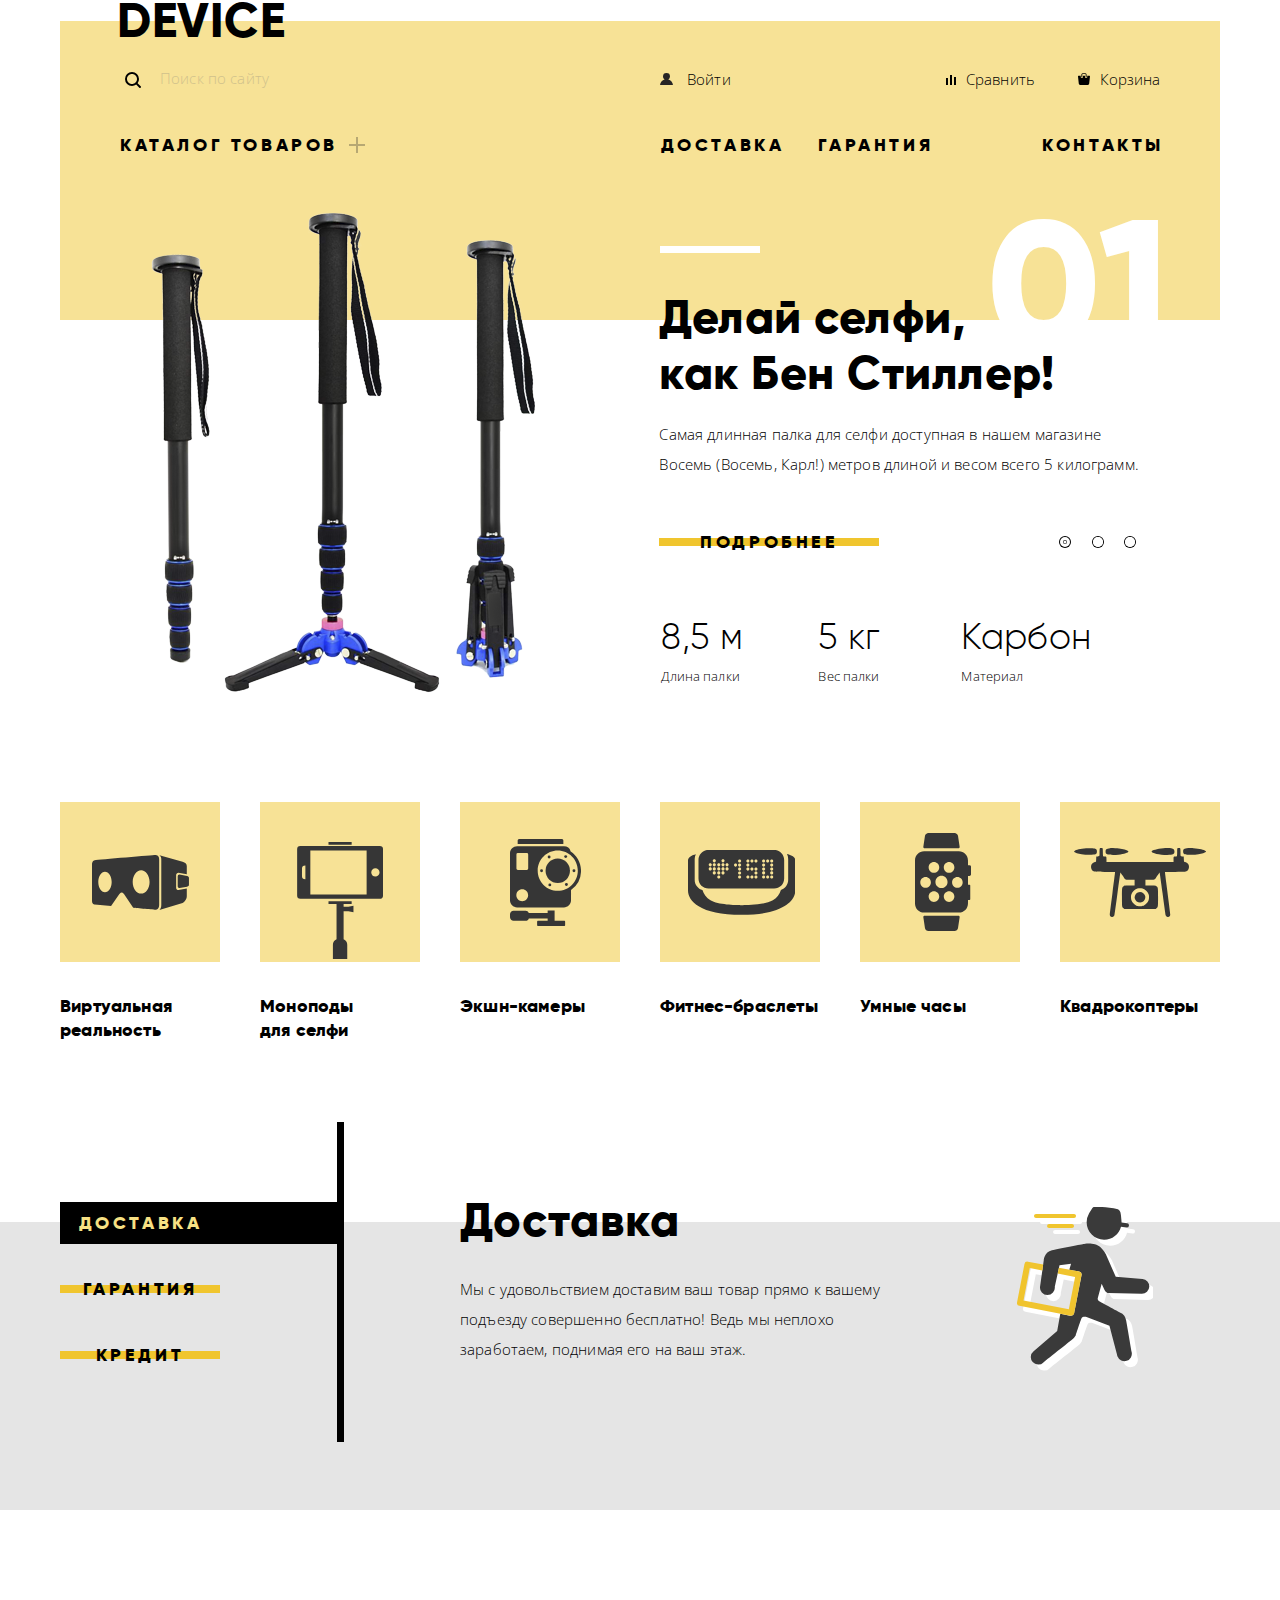
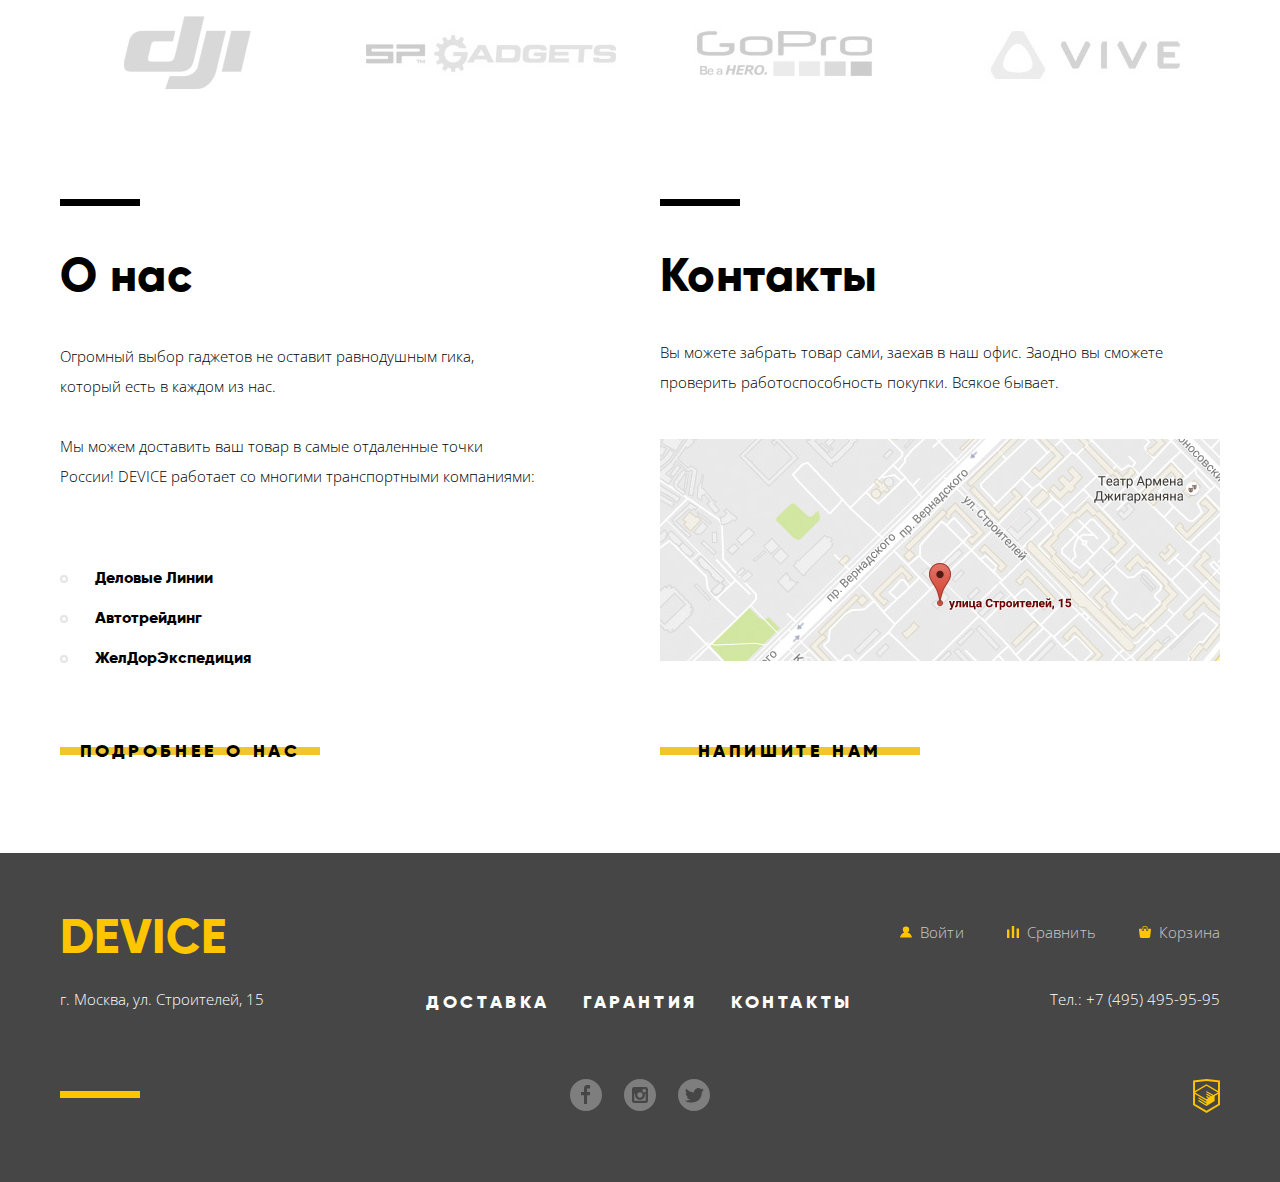
==== commit 54d7193c: "исправление замечаний" ====
--- a/index.html
+++ b/index.html
@@ -245,21 +245,25 @@
 			<ul class = 'brand-list'>
 				<li class = 'brand-logo'>
 					<a href = '#' class = 'brand-link'>
+						<img src = 'img/logo-1-grey.jpg' width = '260' height = '100' alt = 'DJI'>
 						<img src = 'img/logo-1.jpg' width = '260' height = '100' alt = 'DJI'>
 					</a>
 				</li>
 				<li class = 'brand-logo'>
 					<a href = '#' class = 'brand-link'>
+						<img src = 'img/logo-2-grey.jpg' width = '260' height = '100' alt = 'DJI'>
 						<img src = 'img/logo-2.jpg' width = '260' height = '100' alt = 'SP GADGETS'>
 					</a>
 				</li>
 				<li class = 'brand-logo'>
 					<a href = '#' class = 'brand-link'>
+						<img src = 'img/logo-3-grey.jpg' width = '260' height = '100' alt = 'DJI'>
 						<img src = 'img/logo-3.jpg' width = '260' height = '100' alt = 'GoPro'>
 					</a>
 				</li>
 				<li class = 'brand-logo'>
 					<a href = '#' class = 'brand-link'>
+						<img src = 'img/logo-4-grey.jpg' width = '260' height = '100' alt = 'DJI'>
 						<img src = 'img/logo-4.jpg' width = '260' height = '100' alt = 'Vive'>
 					</a>
 				</li>
--- a/css/style.css
+++ b/css/style.css
@@ -362,7 +362,7 @@
 
 .slide-wrapper-in {
 	width: 300%;
-    transition: transform 0s ease;
+    transition: transform 0.4s ease;
 	display: flex;
 }
 
@@ -832,43 +832,12 @@
 	position: relative;
 }
 
-.brand-logo:nth-child(1)::before {
-	background-image: url('../img/logo-1-grey.jpg');
-	height: 100px;
-	width: 260px;
+.brand-link img:first-child {
 	position: absolute;
 	z-index: 10;
-	content: '';
-}
-
-.brand-logo:nth-child(2)::before {
-	background-image: url('../img/logo-2-grey.jpg');
-	height: 100px;
-	width: 260px;
-	position: absolute;
-	z-index: 10;
-	content: '';
-}
-
-.brand-logo:nth-child(3)::before {
-	background-image: url('../img/logo-3-grey.jpg');
-	height: 100px;
-	width: 260px;
-	position: absolute;
-	z-index: 10;
-	content: '';
-}
-
-.brand-logo:nth-child(4)::before {
-	background-image: url('../img/logo-4-grey.jpg');
-	height: 100px;
-	width: 260px;
-	position: absolute;
-	z-index: 10;
-	content: '';
-}
-
-.brand-logo:hover::before {
+}
+
+.brand-link:hover img:first-child {
 	z-index: -1;
 }
 
@@ -1265,6 +1234,7 @@
 	z-index: 1; 
 	color: black;
 	padding: 9px;
+	cursor: pointer;
 }
 
 .interactive::before{
@@ -1292,6 +1262,13 @@
 
 .interactive:active  {
 	color: rgba(0, 0, 0, 0.3);
+}
+
+.map-poppup {
+	cursor: pointer;
+	width: 560px;
+	height: 222px;
+	margin-top: 15px;
 }
 
 .modal-map {
@@ -1798,6 +1775,7 @@
 	letter-spacing: 0.01em;
 	opacity: 0.5;
 	line-height: 20px;
+	cursor: pointer;
 }
 
 .add-to-compare:hover {
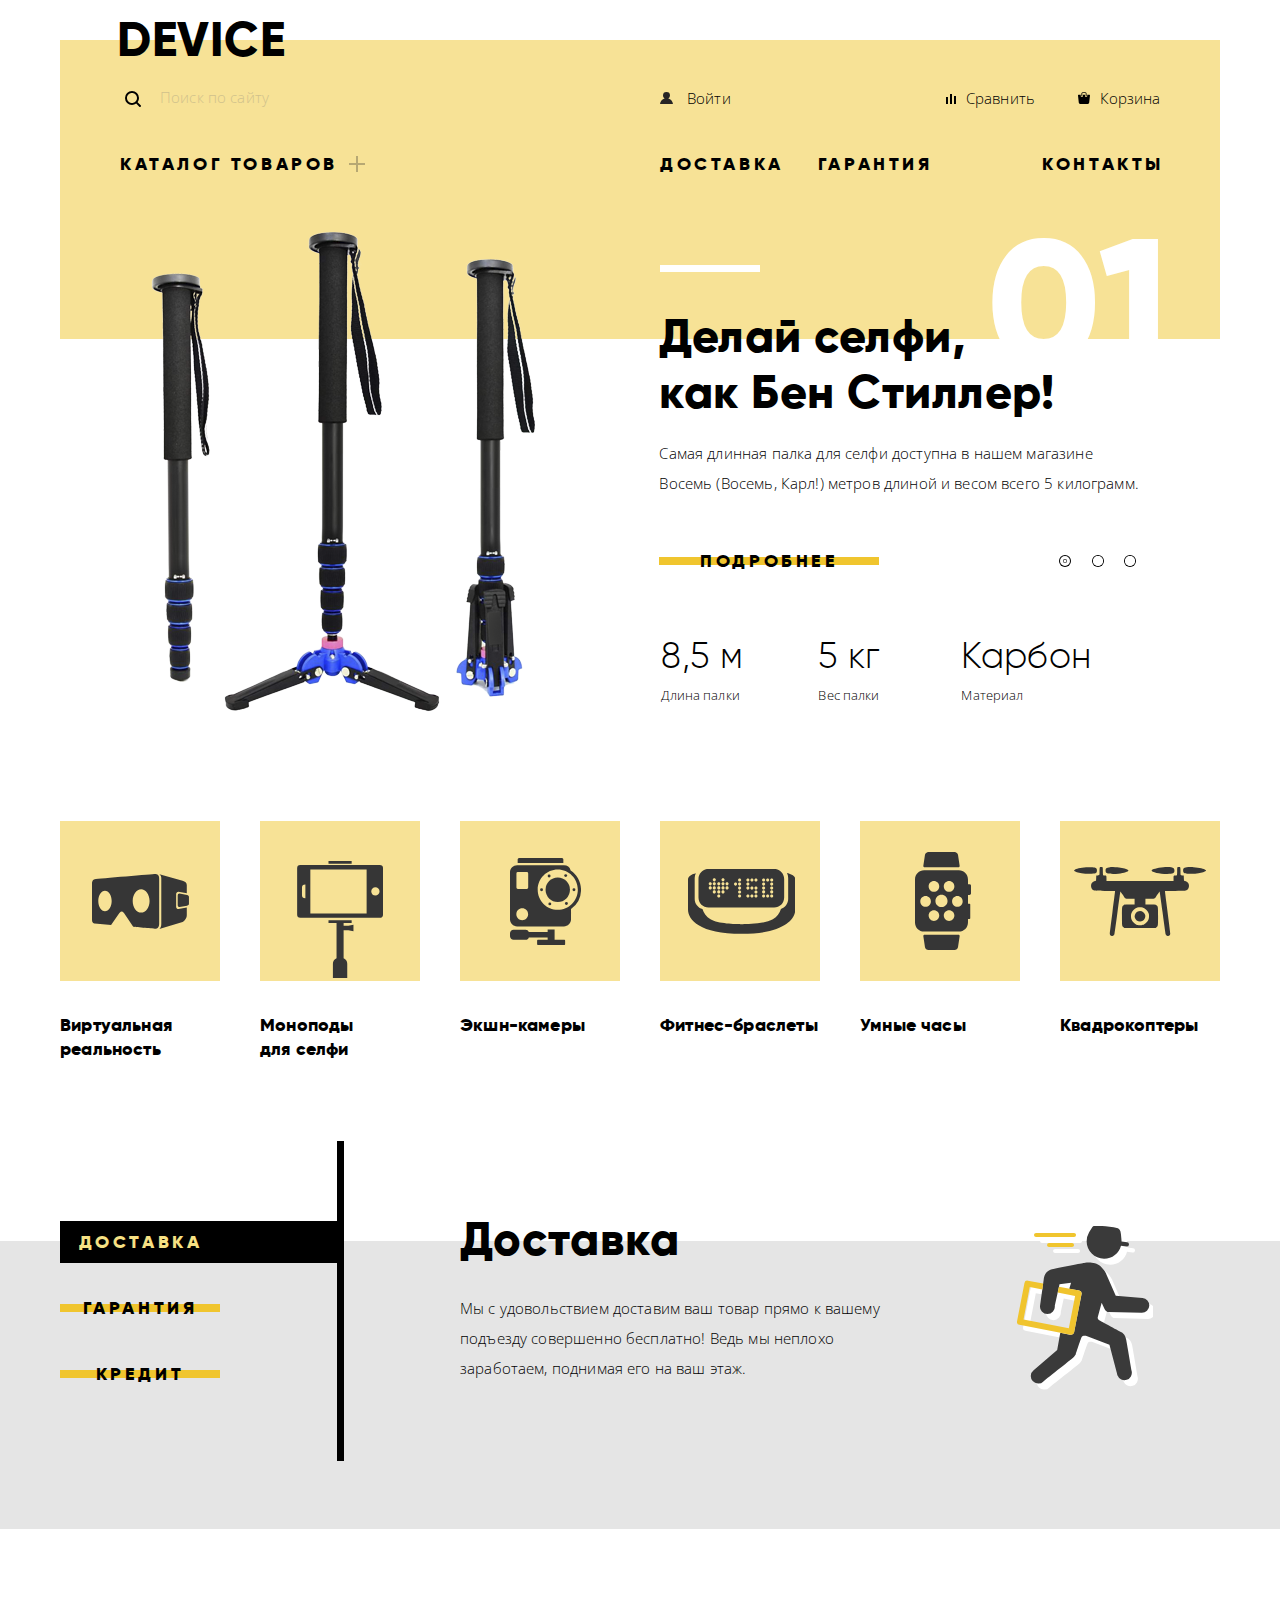
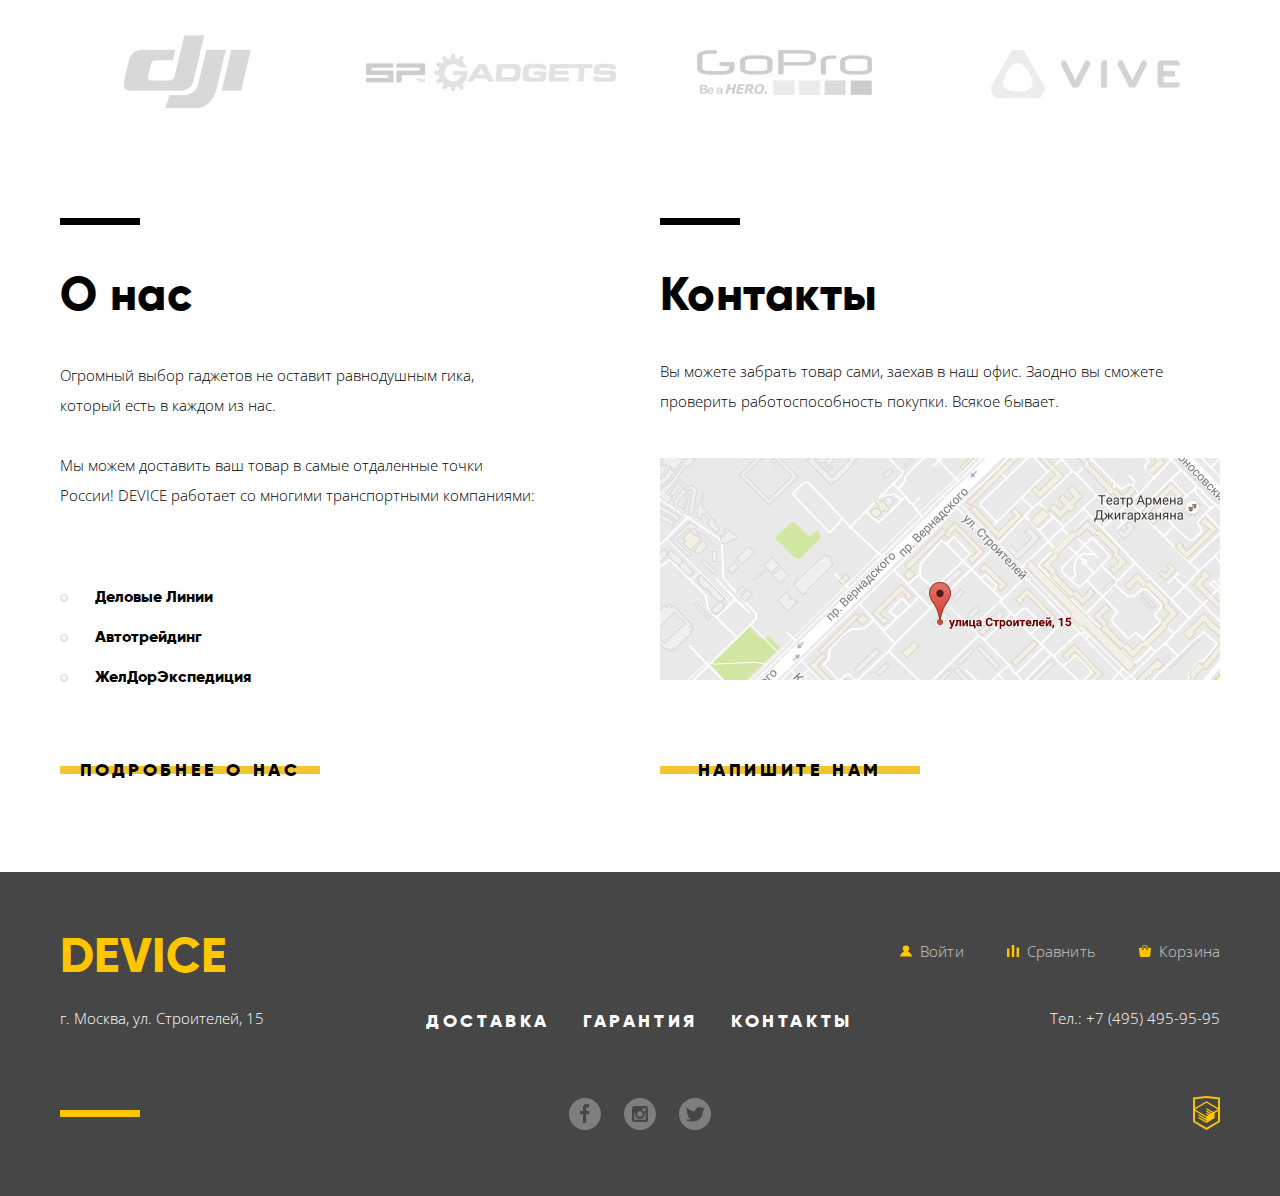
==== commit db66ea2e: "Проверка №2" ====
--- a/index.html
+++ b/index.html
@@ -1,363 +1,393 @@
 <!DOCTYPE html>
-<html lang="ru">
-  <head>
-    <meta charset="utf-8">
+<html lang='ru'>
+
+<head>
+    <meta charset='utf-8'>
     <title>HTML Academy: Девайс</title>
-	<link rel = 'stylesheet' href = 'css/normalize.css'>
-	<link rel = 'stylesheet' href = 'css/style.css'>
-	<link href = "https://fonts.googleapis.com/css?family=Open+Sans:300,400" rel = "stylesheet">
-  </head>
-  <body>
-	<div class = 'wrapper'>
-	<header class = 'header'>
-		<a class = 'top-logo'>DEVICE</a>
-		<div class = 'top-menu'>
-			<div class = 'user-navigation-top'>
-				
-					<form class = 'search-form'>
-						<input type = 'search' name = 'q' placeholder = 'Поиск по сайту' class = 'search-input'>
-						<button type = 'submit' class = 'search-button'>Найти</button>
-					</form>
-
-					<a href = '#'>Войти</a>
-					<a href = '#'>Сравнить</a>
-					<a href = '#'>Корзина</a>
-				
-			</div>
-
-			<nav class = 'nav'>
-				<ul class = 'site-navigation-top'>
-					<li>
-						<a class = 'catalog-menu-parent' href = '#'>Каталог товаров</a>
-						<div class = 'hover-catalog'>
-							<ul class = 'catalog-menu'>
-								<li><a href = '#'>Виртуальная реальность</a></li>
-								<li><a href = 'catalog.html'>Моноподы для селфи</a></li>
-								<li><a href = '#'>Экшн-камеры</a></li>
+    <link rel='stylesheet' href='css/normalize.css'>
+    <link rel='stylesheet' href='css/style_min.css'>
+    <link href='https://fonts.googleapis.com/css?family=Open+Sans:300,400' rel='stylesheet'>
+</head>
+
+<body>
+    <div class='wrapper'>
+        <header class='header'>
+            <a class='top-logo current'>DEVICE</a>
+            <div class='top-menu'>
+                <div class='user-navigation-top'>
+
+                    <form class='search-form'>
+                        <input type='search' name='q' placeholder='Поиск по сайту' class='search-input'>
+                        <button type='submit' class='search-button'>Найти</button>
+                    </form>
+
+                    <a href='#'>Войти</a>
+                    <a href='#'>Сравнить</a>
+                    <a href='#'>Корзина</a>
+
+                </div>
+
+                <nav class='nav'>
+                    <ul class='site-navigation-top'>
+                        <li>
+                            <a class='catalog-menu-parent' href='#'>Каталог товаров</a>
+                            <div class='hover-catalog'>
+                                <ul class='catalog-menu'>
+                                    <li><a href='#'>Виртуальная реальность</a></li>
+                                    <li><a href='catalog.html'>Моноподы для селфи</a></li>
+                                    <li><a href='#'>Экшн-камеры</a></li>
+                                </ul>
+                                <ul class='catalog-menu'>
+                                    <li><a href='#'>Фитнес-браслеты</a></li>
+                                    <li><a href='#'>Умные часы</a></li>
+                                </ul>
+                                <ul class='catalog-menu'>
+                                    <li><a href='#'>Квадрокоптеры</a></li>
+                                </ul>
+                            </div>
+                        </li>
+                        <li>
+							<ul class='site-navigation-top-inner'>
+								<li><a href='#recieve'>Доставка</a></li>
+								<li><a href='#guarantee'>Гарантия</a></li>
+								<li><a href='#contacts'>Контакты</a></li>
 							</ul>
-							<ul class = 'catalog-menu'>
-								<li><a href = '#'>Фитнес-браслеты</a></li>
-								<li><a href = '#'>Умные часы</a></li>
-							</ul>
-							<ul class = 'catalog-menu'>
-								<li><a href = '#'>Квадрокоптеры</a></li>
-							</ul>
-						</div>
-					</li>
-					<li><a href = '#recieve'>Доставка</a></li>
-					<li><a href = '#guarantee'>Гарантия</a></li>
-					<li><a href = '#contacts'>Контакты</a></li>
-				</ul>
-			</nav>
-		</div>
-	</header>
-	</div>
-
-	<main>
-	<h1 class = 'visually-hidden'>Магазин DEVICE</h1>
-		<section class = 'slide wrapper'>
-		
-			<input type = 'radio' id = 'slide-1' name = 'slide_button' class = 'slide_btn' checked>
-			<input type = 'radio' id = 'slide-2' name = 'slide_button' class = 'slide_btn'>
-			<input type = 'radio' id = 'slide-3' name = 'slide_button' class = 'slide_btn'>
-			
-			<div class = 'slide-wrapper-out'>
-				<div class = 'slide-control'>
-					<label for = 'slide-1'></label>
-					<label for = 'slide-2'></label>
-					<label for = 'slide-3'></label>
-				</div>
-				<div class = 'slide-wrapper-in'>
-					<div class = 'slide-content'>
-						<div class = 'slider slide-img'>
-							<img src = 'img/monopod1.png' width = '384' height = '486' alt = 'Монопод 1'>
-						</div>
-
-						<div class = 'slider slide-about'>
-							<b class = 'tagline'>Делай селфи, <br>как Бен Стиллер!</b>
-							<p>Самая длинная палка для селфи доступная в нашем магазине<br>Восемь (Восемь, Карл!) метров длиной и весом всего 5 килограмм.</p>	
-						
-							
-							<a href = '#.html' class = 'interactive'>Подробнее</a>	
-							
-
-							<table class = 'slider-table'>
-								<tr>
-									<th>Длина палки</th>
-									<th>Вес палки</th>
-									<th>Материал</th>
-								</tr>
-								<tr>
-									<td>8,5 м</td>
-									<td>5 кг</td>
-									<td>Карбон</td>
-								</tr>
-							</table>
-						</div>
-					</div>
-
-				
-					<div class = 'slide-content'>
-						<div class = 'slider slide-img'>
-							<img src = 'img/watch1.png' width = '345' height = '485' alt = 'Часы 1'>
-						</div>
-
-						<div class = 'slider slide-about'>
-							<b class = 'tagline'>Худеем <br>правильно!</b>
-							<p>Мотивирующие фитнес-браслеты помогут найти в себе силы не пропускать занятия и соблюдать диету.</p>
-						
-						
-						<a href = '#.html' class = 'interactive'>Подробнее</a>	
-						
-						<table class = 'slider-table'>
-							<tr>
-								<th>Без подзарядки</th>
-							</tr>
-							<tr>
-								<td>48 часов</td>
-							</tr>
-						</table>
-						</div>
-					</div>
-
-				
-					<div class = 'slide-content'>
-						<div class = 'slider slide-img'>
-							<img src = 'img/copter1.png' width = '526' height = '334' alt = 'Коптер 1'>
-						</div>
-
-						<div class = 'slider slide-about'>
-							<b class = 'tagline'>Порхает как бабочка, жалит как пчела!</b>
-							<p>Этот обычный, на первый взгляд, квадрокоптер оснащен мощным лазером, замаскированным под стандартную камеру</p>
-						
-						
-						<a href = '#.html' class = 'interactive'>Подробнее</a>
-
-						<table class = 'slider-table'>
-							<tr>
-								<th>Дальность полета</th>
-								<th>Радиус поражения</th>
-							</tr>
-							<tr>
-								<td>800 м</td>
-								<td>50 м</td>
-							</tr>
-						</table>
-						</div>
-					</div>
-				</div>
-			</div>
-		</section>
-
-		<section class = 'popular wrapper'>
-		<h2 class = 'visually-hidden'>Популярные товары</h2>
-			<ul class = 'popular-list'>
-				<li class = 'popular-item'><a href = '#'>
-					<figure class = 'popular-img'>
-						<div class = 'popular-img-wrapper'>
-							<img src = 'img/popular-1.svg' width = '97' height = '55'>
-						</div>
-						<figcaption class = 'popular-img-caption'>Виртуальная реальность</figcaption>
-					</figure>
-				</a></li>
-				
-				<li class = 'popular-item'><a href = 'catalog.html'>
-					<figure class = 'popular-img'>
-						<div class = 'popular-img-wrapper'>
-							<img src = 'img/popular-2.svg' width = '86' height = '117'>
-						</div>
-						<figcaption class = 'popular-img-caption'>Моноподы <br> для селфи</figcaption>
-					</figure>
-				</a></li>
-				
-				<li class = 'popular-item'><a href = '#'>
-					<figure class = 'popular-img'>
-						<div class = 'popular-img-wrapper'>
-							<img src = 'img/popular-3.svg' width = '71' height = '87'>
-						</div>
-						<figcaption class = 'popular-img-caption'>Экшн-камеры</figcaption>
-					</figure>
-				</a></li>
-				
-				<li class = 'popular-item'><a href = '#'>
-					<figure class = 'popular-img'>
-						<div class = 'popular-img-wrapper'>
-							<img src = 'img/popular-4.svg' width = '107' height = '65'>
-						</div>
-						<figcaption class = 'popular-img-caption'>Фитнес-браслеты</figcaption>
-					</figure>
-				</a></li>
-				
-				<li class = 'popular-item'><a href = '#'>
-					<figure class = 'popular-img'>
-						<div class = 'popular-img-wrapper'>
-							<img src = 'img/popular-5.svg' width = '56' height = '98'>
-						</div>
-						<figcaption class = 'popular-img-caption'>Умные часы</figcaption>
-					</figure>
-				</a></li>
-				
-				<li class = 'popular-item'><a href = '#'>
-					<figure class = 'popular-img'>
-						<div class = 'popular-img-wrapper'>
-							<img src = 'img/popular-6.svg' width = '132' height = '69'>
-						</div>
-						<figcaption class = 'popular-img-caption'>Квадрокоптеры</figcaption>
-					</figure>
-				</a></li>
-			</ul>
-		</section>
-
-		<section class = 'service'>
-		<h2 class = 'visually-hidden'>Наши услуги</h2>
-		<div class = 'wrapper'>
-			<input type = 'radio' id = 'recieve' name = 'service_button' class = 'services-slide-btn' checked>
-			<input type = 'radio' id = 'guarantee' name = 'service_button' class = 'services-slide-btn'>
-			<input type = 'radio' id = 'credit' name = 'service_button' class = 'services-slide-btn'>
-							
-			<div class = 'service-menu-control'>
-				<label class = 'interactive' for = 'recieve'>Доставка</label>
-				<label class = 'interactive' for = 'guarantee'>Гарантия</label>
-				<label class = 'interactive' for = 'credit'>Кредит</label>
-			</div>
-
-			<div class = 'service-wrapper-out'>
-			<div class = 'service-wrapper-in'>
-				<div class = 'service-content'>
-					<h2>Доставка</h2>
-					<p>Мы с удовольствием доставим ваш товар прямо к вашему подъезду совершенно бесплатно! Ведь мы неплохо заработаем, поднимая его на ваш этаж.</p>
-				</div>
-				<div class = 'service-content'>
-					<h2>Гарантия</h2>
-					<p>Если из-за возгорания купленного у нас товара у вас сгорит дом - не переживайте, мы выдадим вам новый.<br>Товар, не дом конечно же.</p>
-				</div>
-				<div class = 'service-content'>
-					<h2>Кредит</h2>
-					<p>Залезть в долговую яму стало проще! Кредитные консультанты подберут для вас наиболее выгодные условия кредита. Выгодные для нашего банка, разумеется.</p>
-				</div>
-			</div>
-			</div>
-		</div>
-		</section>
-
-		<section class = 'brand wrapper'>
-		<h2 class = 'visually-hidden'>Брэнды</h2>
-			<ul class = 'brand-list'>
-				<li class = 'brand-logo'>
-					<a href = '#' class = 'brand-link'>
-						<img src = 'img/logo-1-grey.jpg' width = '260' height = '100' alt = 'DJI'>
-						<img src = 'img/logo-1.jpg' width = '260' height = '100' alt = 'DJI'>
-					</a>
-				</li>
-				<li class = 'brand-logo'>
-					<a href = '#' class = 'brand-link'>
-						<img src = 'img/logo-2-grey.jpg' width = '260' height = '100' alt = 'DJI'>
-						<img src = 'img/logo-2.jpg' width = '260' height = '100' alt = 'SP GADGETS'>
-					</a>
-				</li>
-				<li class = 'brand-logo'>
-					<a href = '#' class = 'brand-link'>
-						<img src = 'img/logo-3-grey.jpg' width = '260' height = '100' alt = 'DJI'>
-						<img src = 'img/logo-3.jpg' width = '260' height = '100' alt = 'GoPro'>
-					</a>
-				</li>
-				<li class = 'brand-logo'>
-					<a href = '#' class = 'brand-link'>
-						<img src = 'img/logo-4-grey.jpg' width = '260' height = '100' alt = 'DJI'>
-						<img src = 'img/logo-4.jpg' width = '260' height = '100' alt = 'Vive'>
-					</a>
-				</li>
-			</ul>
-		</section>
-
-		<div class = 'more-info wrapper'>
-			<section class = 'about-us'>
-				<h2>О нас</h2>
-				<p>Огромный выбор гаджетов не оставит равнодушным гика, который есть в каждом из нас.<p>
-				<p>Мы можем доставить ваш товар в самые отдаленные точки России! DEVICE работает со многими транспортными компаниями:</p>
-				<ul class = 'transport-comp'>
-					<li>Деловые Линии</li>
-					<li>Автотрейдинг</li>
-					<li>ЖелДорЭкспедиция</li>
-				</ul>
-				<a href = '#' class = 'interactive'>Подробнее о нас</a>
-			</section>
-			<section class = 'contacts' id = 'contacts'>
-				<h2>Контакты</h2>
-				<p>Вы можете забрать товар сами, заехав в наш офис. Заодно вы сможете проверить работоспособность покупки. Всякое бывает.</p>
-				<div class = 'map-poppup'>
-					<img src = 'img/map.jpg' height = '222' width = '560' alt = 'Как проехать: г. Москва, ул. Строителей, 15'>
-				</div>
-				<a href = '#' class = 'interactive btn-write-us'>Напишите нам</a>
-			</section>
-		</div>
-	</main>
-
-	<footer class = 'footer'>
-	<div class = 'wrapper'>
-		<div class = 'user-navigation-bot'>
-			<a class = 'bot-logo'>DEVICE</a>
-			<a href = '#' class = 'user-navigation-bot-link'>
-				<span class = 'user-navigation-bot-text'>Войти</span>
-			</a>
-			<a href = '#' class = 'user-navigation-bot-link'>
-				<span class = 'user-navigation-bot-link'>Сравнить</span>
-			</a>
-			<a href = '#' class = 'user-navigation-bot-link'>
-				<span class = 'user-navigation-bot-link'>Корзина</span>
-			</a>
-		</div>
-		
-		<div class = 'footer-second-row'>
-			<p class = 'addres'>г. Москва, ул. Строителей, 15</p>
-			
-			<ul class = 'site-navigation-bot'>
-				<li><a href = '#recieve'>Доставка</a></li>
-				<li><a href = '#guarantee'>Гарантия</a></li>
-				<li><a href = '#contacts'>Контакты</a></li>
-			</ul>
-		
-			<p class = 'phone'>Тел.: +7 (495) 495-95-95</p>
-		</div>
-		
-		<div class = 'footer-third-row'>
-			<ul  class = 'social'>
-				<li><a class = 'social-button' href = '#' aria-label = 'Ссылка на Фейсбук'></a></li>
-				<li><a class = 'social-button' href = '#' aria-label = 'Ссылка на Инстаграм'></a></li>
-				<li><a class = 'social-button' href = '#' aria-label = 'Ссылка на Твиттер'></a></li>
-			</ul>
-			<a href = 'https://htmlacademy.ru/intensive/htmlcss' target = '_blank'  class = 'html-academy'><img src = 'img/logo-html.svg' alt = 'Интенсив HTML-Academy' width = '27' height = '34'></a>
-		</div>
-	</div>
-	</footer>
-	
-	<section class = 'modal modal-map'>
-		<img src = 'img/map-big.jpg' height = '560' width = '960' alt = 'Как проехать'>
-		<iframe src = "https://www.google.com/maps/embed?pb=!1m14!1m8!1m3!1d2249.1125477584787!2d37.5274293!3d55.687031!3m2!1i1024!2i768!4f13.1!3m3!1m2!1s0x46b54cf65f5c8955%3A0x694710ccd55501e!2z0YPQuy4g0KHRgtGA0L7QuNGC0LXQu9C10LksIDE1LCDQnNC-0YHQutCy0LAsIDExOTMxMQ!5e0!3m2!1sru!2sru!4v1536006206485" width = "960" height = "560" frameborder = "0" style = "border:0" allowfullscreen></iframe>
-		<button type = 'button' class = 'modal-close' aria-label = 'Закрыть карту' tabindex = '0' ></button>
-	</section>
-
-	<section class = 'modal modal-write-us'>
-		<form action = 'asd' method = 'post'>
-			<div class = 'name-and-mail'>
-				<div class = 'name-input'>
-					<label for = 'name-field'>Ваше имя:</label>
-					<p><input type = 'text' name = 'name' id = 'name-field' class = 'name-field' placeholder = 'Имя Фамилия'></p>
-				</div>
-				
-				<div class = 'mail-input'>
-					<label for = 'mail-field'>Ваш e-mail:</label>
-					<p><input type = 'email' name = 'mail' id = 'mail-field' class = 'mail-field' placeholder = 'email@example.com'></p>
-				</div>
-			</div>
-			<div class = 'comment-input'>
-				<label for = "comment-field">Текст письма:</label>
-				<p><textarea name = 'comment' class = 'comment-field' id = 'comment-field' placeholder = 'В свободной форме'></textarea></p>
-			</div>
-			<button type = 'submit' class = 'interactive'>Отправить</button>
-		</form>
-		<button type = 'button' class = 'modal-close' aria-label = 'Закрыть окно комментариев' tabindex = '0'></button>
-	</section>
-	<script src = 'js/script.js'></script>
-  </body>
+						</li>
+                    </ul>
+                </nav>
+            </div>
+        </header>
+    </div>
+
+    <main>
+        <h1 class='visually-hidden'>Магазин DEVICE</h1>
+
+        <section class='slide wrapper'>
+
+            <input type='radio' id='slide-1' name='slide_button' class='slide_btn' checked>
+            <input type='radio' id='slide-2' name='slide_button' class='slide_btn'>
+            <input type='radio' id='slide-3' name='slide_button' class='slide_btn'>
+
+            <div class='slide-wrapper-out'>
+                <div class='slide-control'>
+                    <label for='slide-1'></label>
+                    <label for='slide-2'></label>
+                    <label for='slide-3'></label>
+                </div>
+                <div class='slide-wrapper-in'>
+                    <div class='slide-content'>
+                        <div class='slider slide-img'>
+                            <img src='img/monopod1.png' width='384' height='486' alt='Монопод 1'>
+                        </div>
+
+                        <div class='slider slide-about'>
+                            <b class='tagline'>Делай селфи, <br>как Бен Стиллер!</b>
+                            <p>Самая длинная палка для селфи доступна в нашем магазине
+                                <br>Восемь (Восемь, Карл!) метров длиной и весом всего 5 килограмм.</p>
+
+                            <a href='#.html' class='interactive'>Подробнее</a>
+
+                            <table class='slider-table'>
+                                <tr>
+                                    <th>Длина палки</th>
+                                    <th>Вес палки</th>
+                                    <th>Материал</th>
+                                </tr>
+                                <tr>
+                                    <td>8,5 м</td>
+                                    <td>5 кг</td>
+                                    <td>Карбон</td>
+                                </tr>
+                            </table>
+                        </div>
+                    </div>
+
+                    <div class='slide-content'>
+                        <div class='slider slide-img'>
+                            <img src='img/watch1.png' width='345' height='485' alt='Часы 1'>
+                        </div>
+
+                        <div class='slider slide-about'>
+                            <b class='tagline'>Худеем <br>правильно!</b>
+                            <p>Мотивирующие фитнес-браслеты помогут найти в себе силы не пропускать занятия и соблюдать диету.</p>
+
+                            <a href='#.html' class='interactive'>Подробнее</a>
+
+                            <table class='slider-table'>
+                                <tr>
+                                    <th>Без подзарядки</th>
+                                </tr>
+                                <tr>
+                                    <td>48 часов</td>
+                                </tr>
+                            </table>
+                        </div>
+                    </div>
+
+                    <div class='slide-content'>
+                        <div class='slider slide-img'>
+                            <img src='img/copter1.png' width='526' height='334' alt='Коптер 1'>
+                        </div>
+
+                        <div class='slider slide-about'>
+                            <b class='tagline'>Порхает как бабочка, жалит как пчела!</b>
+                            <p>Этот обычный, на первый взгляд, квадрокоптер оснащен мощным лазером, замаскированным под стандартную камеру</p>
+
+                            <a href='#.html' class='interactive'>Подробнее</a>
+
+                            <table class='slider-table'>
+                                <tr>
+                                    <th>Дальность полета</th>
+                                    <th>Радиус поражения</th>
+                                </tr>
+                                <tr>
+                                    <td>800 м</td>
+                                    <td>50 м</td>
+                                </tr>
+                            </table>
+                        </div>
+                    </div>
+                </div>
+            </div>
+        </section>
+
+        <section class='popular wrapper'>
+            <h2 class='visually-hidden'>Популярные товары</h2>
+            <ul class='popular-list'>
+                <li class='popular-item popular-virt'>
+                    <a href='#'>
+                        <figure class='popular-img'>
+                            <div class='popular-img-wrapper'>
+                                <img src='img/popular-1.svg' width='97' height='55'>
+                            </div>
+                            <figcaption class='popular-img-caption'>Виртуальная реальность</figcaption>
+                        </figure>
+                    </a>
+                </li>
+
+                <li class='popular-item popular-monopod'>
+                    <a href='catalog.html'>
+                        <figure class='popular-img'>
+                            <div class='popular-img-wrapper'>
+                                <img src='img/popular-2.svg' width='86' height='117'>
+                            </div>
+                            <figcaption class='popular-img-caption'>Моноподы
+                                <br> для селфи</figcaption>
+                        </figure>
+                    </a>
+                </li>
+
+                <li class='popular-item popular-camera'>
+                    <a href='#'>
+                        <figure class='popular-img'>
+                            <div class='popular-img-wrapper'>
+                                <img src='img/popular-3.svg' width='71' height='87'>
+                            </div>
+                            <figcaption class='popular-img-caption'>Экшн-камеры</figcaption>
+                        </figure>
+                    </a>
+                </li>
+
+                <li class='popular-item popular-bracelet'>
+                    <a href='#'>
+                        <figure class='popular-img'>
+                            <div class='popular-img-wrapper'>
+                                <img src='img/popular-4.svg' width='107' height='65'>
+                            </div>
+                            <figcaption class='popular-img-caption'>Фитнес-браслеты</figcaption>
+                        </figure>
+                    </a>
+                </li>
+
+                <li class='popular-item popular-watch'>
+                    <a href='#'>
+                        <figure class='popular-img'>
+                            <div class='popular-img-wrapper'>
+                                <img src='img/popular-5.svg' width='56' height='98'>
+                            </div>
+                            <figcaption class='popular-img-caption'>Умные часы</figcaption>
+                        </figure>
+                    </a>
+                </li>
+
+                <li class='popular-item popular-copter'>
+                    <a href='#'>
+                        <figure class='popular-img'>
+                            <div class='popular-img-wrapper'>
+                                <img src='img/popular-6.svg' width='132' height='69'>
+                            </div>
+                            <figcaption class='popular-img-caption'>Квадрокоптеры</figcaption>
+                        </figure>
+                    </a>
+                </li>
+            </ul>
+        </section>
+
+        <section class='service'>
+            <h2 class='visually-hidden'>Наши услуги</h2>
+            <div class='wrapper'>
+                <input type='radio' id='recieve' name='service_button' class='services-slide-btn' checked>
+                <input type='radio' id='guarantee' name='service_button' class='services-slide-btn'>
+                <input type='radio' id='credit' name='service_button' class='services-slide-btn'>
+
+                <div class='service-menu-control'>
+                    <label class='interactive' for='recieve'>Доставка</label>
+                    <label class='interactive' for='guarantee'>Гарантия</label>
+                    <label class='interactive' for='credit'>Кредит</label>
+                </div>
+
+                <div class='service-wrapper-out'>
+                    <div class='service-wrapper-in'>
+                        <div class='service-content'>
+                            <h2>Доставка</h2>
+                            <p>Мы с удовольствием доставим ваш товар прямо к вашему подъезду совершенно бесплатно! Ведь мы неплохо заработаем, поднимая его на ваш этаж.</p>
+                        </div>
+                        <div class='service-content'>
+                            <h2>Гарантия</h2>
+                            <p>Если из-за возгорания купленного у нас товара у вас сгорит дом - не переживайте, мы выдадим вам новый.
+                                <br>Товар, не дом конечно же.</p>
+                        </div>
+                        <div class='service-content'>
+                            <h2>Кредит</h2>
+                            <p>Залезть в долговую яму стало проще! Кредитные консультанты подберут для вас наиболее выгодные условия кредита. Выгодные для нашего банка, разумеется.</p>
+                        </div>
+                    </div>
+                </div>
+            </div>
+        </section>
+
+        <section class='brand wrapper'>
+            <h2 class='visually-hidden'>Брэнды</h2>
+            <ul class='brand-list'>
+                <li class='brand-logo'>
+                    <a href='#' class='brand-link'>
+                        <img src='img/logo-1-grey.jpg' width='260' height='100' alt='DJI'>
+                        <img src='img/logo-1.jpg' width='260' height='100' alt='DJI'>
+                    </a>
+                </li>
+                <li class='brand-logo'>
+                    <a href='#' class='brand-link'>
+                        <img src='img/logo-2-grey.jpg' width='260' height='100' alt='DJI'>
+                        <img src='img/logo-2.jpg' width='260' height='100' alt='SP GADGETS'>
+                    </a>
+                </li>
+                <li class='brand-logo'>
+                    <a href='#' class='brand-link'>
+                        <img src='img/logo-3-grey.jpg' width='260' height='100' alt='DJI'>
+                        <img src='img/logo-3.jpg' width='260' height='100' alt='GoPro'>
+                    </a>
+                </li>
+                <li class='brand-logo'>
+                    <a href='#' class='brand-link'>
+                        <img src='img/logo-4-grey.jpg' width='260' height='100' alt='DJI'>
+                        <img src='img/logo-4.jpg' width='260' height='100' alt='Vive'>
+                    </a>
+                </li>
+            </ul>
+        </section>
+
+        <div class='more-info wrapper'>
+            <section class='about-us'>
+                <h2>О нас</h2>
+                <p>Огромный выбор гаджетов не оставит равнодушным гика, который есть в каждом из нас.
+                    <p>
+                        <p>Мы можем доставить ваш товар в самые отдаленные точки России! DEVICE работает со многими транспортными компаниями:</p>
+                        <ul class='transport-comp'>
+                            <li>Деловые Линии</li>
+                            <li>Автотрейдинг</li>
+                            <li>ЖелДорЭкспедиция</li>
+                        </ul>
+                        <a href='#' class='interactive'>Подробнее о нас</a>
+            </section>
+            <section class='contacts' id='contacts'>
+                <h2>Контакты</h2>
+                <p>Вы можете забрать товар сами, заехав в наш офис. Заодно вы сможете проверить работоспособность покупки. Всякое бывает.</p>
+                <div class='map-poppup'>
+                    <img src='img/map.jpg' height='222' width='560' alt='Как проехать: г. Москва, ул. Строителей, 15'>
+                </div>
+                <a href='#' class='interactive btn-write-us'>Напишите нам</a>
+            </section>
+        </div>
+    </main>
+
+    <footer class='footer'>
+        <div class='wrapper'>
+            <div class='user-navigation-bot'>
+                <a class='bot-logo current'>DEVICE</a>
+                <a href='#' class='user-navigation-bot-link'>
+                    <span>Войти</span>
+                </a>
+                <a href='#' class='user-navigation-bot-link'>
+                    <span>Сравнить</span>
+                </a>
+                <a href='#' class='user-navigation-bot-link'>
+                    <span>Корзина</span>
+                </a>
+            </div>
+
+            <div class='footer-second-row'>
+                <p class='addres'>г. Москва, ул. Строителей, 15</p>
+
+                <ul class='site-navigation-bot'>
+                    <li><a href='#recieve'>Доставка</a></li>
+                    <li><a href='#guarantee'>Гарантия</a></li>
+                    <li><a href='#contacts'>Контакты</a></li>
+                </ul>
+
+                <p class='phone'>Тел.: +7 (495) 495-95-95</p>
+            </div>
+
+            <div class='footer-third-row'>
+                <ul class='social'>
+                    <li>
+                        <a class='social-button social-facebook' href='#' aria-label='Ссылка на Фейсбук'>Ссылка на Фейсбук</a>
+                    </li>
+                    <li>
+                        <a class='social-button social-instagram' href='#' aria-label='Ссылка на Инстаграм'>Ссылка на Инстаграм</a>
+                    </li>
+                    <li>
+                        <a class='social-button social-twitter' href='#' aria-label='Ссылка на Твиттер'>Ссылка на Твиттер</a>
+                    </li>
+                </ul>
+                <a href='https://htmlacademy.ru/intensive/htmlcss' target='_blank' class='html-academy'><img src='img/logo-html.svg' alt='Интенсив HTML-Academy' width='27' height='34'></a>
+            </div>
+        </div>
+    </footer>
+
+    <section class='modal modal-map'>
+        <img src='img/map-big.jpg' height='560' width='960' alt='Как проехать'>
+        <iframe src='https://www.google.com/maps/embed?pb=!1m14!1m8!1m3!1d2249.1125477584787!2d37.5274293!3d55.687031!3m2!1i1024!2i768!4f13.1!3m3!1m2!1s0x46b54cf65f5c8955%3A0x694710ccd55501e!2z0YPQuy4g0KHRgtGA0L7QuNGC0LXQu9C10LksIDE1LCDQnNC-0YHQutCy0LAsIDExOTMxMQ!5e0!3m2!1sru!2sru!4v1536006206485' width='960' height='560' style='border:0' allowfullscreen></iframe>
+        <button type='button' class='modal-close' aria-label='Закрыть карту' tabindex='0'></button>
+    </section>
+
+    <section class='modal modal-write-us'>
+        <form action='https://echo.htmlacademy.ru' method='post'>
+            <div class='name-and-mail'>
+                <div class='name-input'>
+                    <label for='name-field'>Ваше имя:</label>
+                    <p>
+                        <input type='text' pattern='^[А-Яа-яЁё\s]+$' name='name' id='name-field' class='name-field' placeholder='Имя Фамилия'>
+                    </p>
+                </div>
+
+                <div class='mail-input'>
+                    <label for='mail-field'>Ваш e-mail:</label>
+                    <p>
+                        <input type='email' name='mail' id='mail-field' class='mail-field' placeholder='email@example.com'>
+                    </p>
+                </div>
+            </div>
+            <div class='comment-input'>
+                <label for='comment-field'>Текст письма:</label>
+                <p>
+                    <textarea name='comment' class='comment-field' id='comment-field' placeholder='В свободной форме'></textarea>
+                </p>
+            </div>
+            <button type='submit' class='interactive'>Отправить</button>
+        </form>
+        <button type='button' class='modal-close' aria-label='Закрыть окно комментариев' tabindex='0'></button>
+    </section>
+    <script src='js/script_min.js'></script>
+</body>
+
 </html>--- a/css/style_min.css
+++ b/css/style_min.css
@@ -0,0 +1 @@
+@font-face{font-family:'Gilroy';src:url(../fonts/gilroylight.eot);src:local('Gilroy Light'),local('Gilroy-Light'),url(../fonts/gilroylight.woff) format('woff'),url(../fonts/gilroylight.woff2) format('woff2'),url(../fonts/gilroylight.ttf) format('truetype');font-weight:300;font-style:normal}@font-face{font-family:'Gilroy';src:url(../fonts/gilroyextra800.eot);src:local('Gilroy Bold'),local('Gilroy-Bold'),url(../fonts/gilroyextrabold.woff) format('woff'),url(../fonts/gilroyextrabold.woff2) format('woff2'),url(../fonts/gilroyextrabold.ttf) format('truetype');font-weight:800;font-style:normal}body{margin:0;padding:0;font-size:15px;font-family:'Open Sans',Arial,sans-serif;text-align:left;letter-spacing:.01em;line-height:1.2;color:black}a{text-decoration:none}html{-webkit-box-sizing:border-box;box-sizing:border-box}*,*::before,*::after{-webkit-box-sizing:inherit;box-sizing:inherit}.wrapper{width:1200px;padding-left:20px;padding-right:20px;margin-right:auto;margin-left:auto}.header{padding:33px 60px 163px 60px;max-width:1200px;position:relative;background-color:#f7e296;margin-top:40px}.user-navigation-top{display:-webkit-box;display:-ms-flexbox;display:flex;-webkit-box-pack:justify;-ms-flex-pack:justify;justify-content:space-between;-ms-flex-wrap:wrap;flex-wrap:wrap;-webkit-box-align:center;-ms-flex-align:center;align-items:center;margin-bottom:29px}.search-form{display:-webkit-box;display:-ms-flexbox;display:flex;width:440px;background-image:url(../img/search.svg);background-position:5px 18px;background-repeat:no-repeat}.search-input{background-color:#f7e296;border:0;border-bottom:2px solid #f7e296;opacity:.3;padding-left:40px;-webkit-box-flex:1;-ms-flex-positive:1;flex-grow:1;background-image:url(../img/search.svg);background-position:5px 18px;background-repeat:no-repeat}button.search-button{border:2px solid black;background:0;background-color:#f7e296;width:85px;height:50px;visibility:hidden;text-align:center}.search-input:hover{opacity:.6}.search-input:focus{opacity:1;outline:0;border-bottom:2px solid black}.search-input:focus + .search-button,.search-button:active,.search-button:focus{visibility:visible}.search-button:hover,.search-button:focus{background-color:black;color:white}.search-button:active{color:rgba(255,255,255,.6);outline:0}.user-navigation-top a{text-decoration:none;position:relative}.user-navigation-top a:nth-child(2){margin-left:95px;padding-left:32px}.user-navigation-top a:nth-child(3){margin-left:20px}.user-navigation-top a:nth-last-child(2){margin-right:40px;margin-left:auto;padding-left:25px}.user-navigation-top a:last-child{padding-left:25px;letter-spacing:0em}.user-navigation-top a:nth-child(2)::before{content:'';position:absolute;background-image:url(../img/user.svg);background-repeat:no-repeat;height:12px;width:13px;left:5px;top:50%;-webkit-transform:translateY(-50%);-ms-transform:translateY(-50%);transform:translateY(-50%)}.user-navigation-top a:nth-last-child(1)::before{content:'';position:absolute;background-image:url(../img/cart.svg);background-repeat:no-repeat;height:12px;width:12px;left:3px;top:50%;-webkit-transform:translateY(-50%);-ms-transform:translateY(-50%);transform:translateY(-50%)}.user-navigation-top a:nth-last-child(2)::before{content:'';position:absolute;background-image:url(../img/compare.svg);background-repeat:no-repeat;height:12px;width:12px;left:5px;top:55%;-webkit-transform:translateY(-50%);-ms-transform:translateY(-50%);transform:translateY(-50%)}.site-navigation-top{display:-webkit-box;display:-ms-flexbox;display:flex;-webkit-box-pack:justify;-ms-flex-pack:justify;justify-content:space-between;max-width:1060px;position:relative;margin:0;padding:0;list-style-type:none}.site-navigation-top-inner{display:-webkit-box;display:-ms-flexbox;display:flex;-webkit-box-pack:justify;-ms-flex-pack:justify;justify-content:space-between;list-style-type:none;-ms-flex-wrap:wrap;flex-wrap:wrap;width:500px;margin:0;padding:0;list-style-type:none}.site-navigation-top-inner>li{margin-right:10px}.site-navigation-top-inner>li:first-child{margin-left:0;margin-right:0}.site-navigation-top-inner>li:nth-child(2){margin-left:34px;margin-right:auto}.site-navigation-top-inner>li:nth-child(3n),.site-navigation-top-inner>li:last-child{text-align:right;margin-right:-4px}.site-navigation-top a{text-decoration:none}.visually-hidden{position:absolute;width:1px;height:1px;margin:-1px;border:0;padding:0;clip:rect(0 0 0 0);overflow:hidden}.hover-catalog{display:none;position:absolute;width:1160px;z-index:10;background-color:#f7e296;left:-60px;padding-left:60px;padding-bottom:35px;padding-top:0}.catalog-menu-parent:hover~.hover-catalog,.hover-catalog:hover{display:-webkit-box;display:-ms-flexbox;display:flex;-webkit-box-pack:start;-ms-flex-pack:start;justify-content:flex-start}.catalog-menu-parent{position:relative;min-width:240px;display:inline-block;vertical-align:middle;padding-right:27px}.catalog-menu-parent::before{content:'';position:absolute;background-image:url(../img/plus.svg);background-repeat:no-repeat;height:16px;width:16px;right:0;top:50%;-webkit-transform:translateY(-50%);-ms-transform:translateY(-50%);transform:translateY(-50%);opacity:.3}.catalog-menu{display:-webkit-box;display:-ms-flexbox;display:flex;-webkit-box-orient:vertical;-webkit-box-direction:normal;-ms-flex-flow:column;flex-flow:column;-webkit-box-align:start;-ms-flex-align:start;align-items:flex-start;-webkit-box-pack:start;-ms-flex-pack:start;justify-content:flex-start;margin-right:20px;width:200px;margin:0;padding:0;list-style-type:none}.catalog-menu:first-child{width:240px}.catalog-menu li{width:200px}.top-logo{font-size:48px;font-family:'Gilroy',Arial,sans-serif;font-weight:800;line-height:48px;letter-spacing:.015em;position:absolute;top:-24px;left:57px;z-index:5;color:black}.user-navigation-top *{font-size:15px;font-family:'Open Sans',Arial,sans-serif;text-align:left;letter-spacing:.01em;line-height:30px;color:black;font-weight:300}.site-navigation-top a{font-size:18px;font-family:'Gilroy',Arial,sans-serif;font-weight:800;text-transform:uppercase;line-height:24px;color:black;letter-spacing:.2em}.hover-catalog a{letter-spacing:0em;font-size:15px;font-family:'Open Sans',Arial,sans-serif;text-align:left;text-transform:none;font-weight:400;line-height:36px}.catalog-menu li{margin-top:0}.catalog-menu li:first-child{margin-top:20px}.header a:not(.current):hover{opacity:.6}.header a:not(.current):active{opacity:.3}main{position:relative}section.slide{margin-top:-163px;padding-top:45px;position:relative}.slide-wrapper-out{overflow:hidden;min-height:500px;position:relative}.slide-wrapper-in{width:300%;-webkit-transition:-webkit-transform 0.4s ease;transition:-webkit-transform 0.4s ease;-o-transition:transform 0.4s ease;transition:transform 0.4s ease;transition:transform 0.4s ease,-webkit-transform 0.4s ease;display:-webkit-box;display:-ms-flexbox;display:flex}.slide-content{-webkit-box-flex:1;-ms-flex-positive:1;flex-grow:1;width:1160px}.slide input[type=radio]{display:none}.slide-control{display:-webkit-box;display:-ms-flexbox;display:flex;-webkit-box-pack:justify;-ms-flex-pack:justify;justify-content:space-between;width:85px;position:absolute;bottom:155px;right:80px}.slide-control label{display:inline-block;vertical-align:middle;width:10px;height:10px;margin:0 5px;border:3px solid white;border-radius:50%;-webkit-box-shadow:0 0 0 1px black;box-shadow:0 0 0 1px black;-webkit-transition:background-color 0.2s;-o-transition:background-color 0.2s;transition:background-color 0.2s;cursor:pointer;position:relative;z-index:2}.slide_btn:nth-child(1):checked~.slide-wrapper-out label[for='slide-1'],.slide_btn:nth-child(2):checked~.slide-wrapper-out label[for='slide-2'],.slide_btn:nth-child(3):checked~.slide-wrapper-out label[for='slide-3']{background-color:black}.slide_btn:nth-child(1):checked~.slide-wrapper-out label[for='slide-1']::after,.slide_btn:nth-child(2):checked~.slide-wrapper-out label[for='slide-2']::after,.slide_btn:nth-child(3):checked~.slide-wrapper-out label[for='slide-3']::after{content:'';position:absolute;width:3px;height:3px;background-color:white;border-radius:50%;top:50%;left:50%;-webkit-transform:translate(-50%,-50%);-ms-transform:translate(-50%,-50%);transform:translate(-50%,-50%)}.slide_btn:nth-child(1):checked~.slide-wrapper-out .slide-wrapper-in{-webkit-transform:translate(0);-ms-transform:translate(0);transform:translate(0)}.slide_btn:nth-child(2):checked~.slide-wrapper-out .slide-wrapper-in{-webkit-transform:translate(-1160px);-ms-transform:translate(-1160px);transform:translate(-1160px)}.slide_btn:nth-child(3):checked~.slide-wrapper-out .slide-wrapper-in{-webkit-transform:translate(-2320px);-ms-transform:translate(-2320px);transform:translate(-2320px)}.slide-about{display:-webkit-box;display:-ms-flexbox;display:flex;-webkit-box-orient:vertical;-webkit-box-direction:normal;-ms-flex-flow:column;flex-flow:column;padding-right:20px;padding-left:53px;-webkit-box-pack:justify;-ms-flex-pack:justify;justify-content:space-between;padding-top:20px}.slide-content{display:-webkit-box;display:-ms-flexbox;display:flex;-ms-flex-line-pack:start;align-content:flex-start;-webkit-box-pack:end;-ms-flex-pack:end;justify-content:flex-end;padding-left:20px;padding-right:20px;position:relative;min-height:500px}.slide-content::before{content:'';position:absolute;background-color:white;height:7px;width:100px;top:44px;left:600px;z-index:-1}.slide-content::after{font-size:180px;font-family:'Gilroy',Arial,sans-serif;font-weight:800;text-align:right;letter-spacing:.01em;position:absolute;color:white;top:-24px;right:47px;z-index:-1}.slide-content:nth-child(1)::after{content:'01'}.slide-content:nth-child(2)::after{content:'02'}.slide-content:nth-child(3)::after{content:'03'}.slide-img{width:47%}.slide-about{width:53%}.slide-img{display:-webkit-box;display:-ms-flexbox;display:flex;-webkit-box-align:center;-ms-flex-align:center;align-items:center}.slide-img>*{margin-left:auto;margin-right:auto}.slider .interactive{min-width:220px;max-width:70%;-ms-flex-item-align:start;align-self:flex-start;margin-top:auto;margin-bottom:48px}.slider-table{margin-bottom:14px}.slider-table tbody{display:-webkit-box;display:-ms-flexbox;display:flex;-webkit-box-orient:vertical;-webkit-box-direction:reverse;-ms-flex-flow:column-reverse;flex-flow:column-reverse;-webkit-box-flex:1;-ms-flex-positive:1;flex-grow:1}.slider-table tr{display:-webkit-box;display:-ms-flexbox;display:flex}.slider-table td,.slider-table th{min-width:150px;padding:0}.slider-table td:nth-child(2),.slider-table th:nth-child(2){padding-left:7px}.slider-table td{padding-bottom:5px}.slide-about .tagline{font-size:47px;font-family:'Gilroy',Arial,sans-serif;font-weight:800;text-align:left;letter-spacing:.01em;margin-top:67px;line-height:56px}.slide-about p{font-size:15px;font-family:'Open Sans',Arial,sans-serif;color:black;line-height:30px;text-align:left;letter-spacing:.01em;margin:0;margin-top:18px;padding-right:30px;font-weight:300}.slide-content td{font-size:36px;font-family:'Gilroy',Arial,sans-serif;text-align:left;letter-spacing:.01em;line-height:48px;font-weight:300}.slide-content th{font-size:13px;font-family:'Open Sans',Arial,sans-serif;color:black;line-height:20px;text-align:left;font-weight:300;letter-spacing:.01em}.popular-list{margin:0;padding:0;list-style-type:none;display:-webkit-box;display:-ms-flexbox;display:flex;-webkit-box-pack:justify;-ms-flex-pack:justify;justify-content:space-between;-ms-flex-wrap:wrap;flex-wrap:wrap;margin-top:90px}.popular-item{position:relative}.popular-img::before{content:'';display:block;position:absolute;z-index:1000;width:100%;height:240px;bottom:0}.popular-img{width:160px;margin:0;margin-top:10px}.popular-img-wrapper{background-color:#f7e296;width:160px;height:160px;display:-webkit-box;display:-ms-flexbox;display:flex;margin:0;padding:0;-webkit-box-pack:center;-ms-flex-pack:center;justify-content:center;-webkit-box-align:center;-ms-flex-align:center;align-items:center}.popular-img-caption{font-size:18px;font-family:'Gilroy',Arial,sans-serif;font-weight:800;text-align:left;line-height:24px;letter-spacing:.01em;margin-top:32px;color:black}.popular-img:hover .popular-img-wrapper{background-color:#f0c52e}.popular-img:active img,.popular-img:active .popular-img-caption{opacity:.3}.popular-virt img{width:97px;height:auto}.popular-monopod img{width:86px;height:auto;margin-top:37px}.popular-camera img{width:71px;height:auto;margin-left:10px}.popular-bracelet img{width:107px;height:auto;margin-left:3px}.popular-watch img{width:56px;height:auto;margin-left:5px}.popular-copter img{width:132px;height:auto}.service{position:relative;background-color:#e5e5e5;min-width:1200px}.service::before{content:'';position:absolute;background-color:white;height:180px;width:100%;top:0;left:0;z-index:0}.service .wrapper{display:-webkit-box;display:-ms-flexbox;display:flex;min-height:400px}.service-wrapper-out{overflow:hidden;width:860px}.service-wrapper-in{width:300%;-webkit-transition:-webkit-transform 0s ease;transition:-webkit-transform 0s ease;-o-transition:transform 0s ease;transition:transform 0s ease;transition:transform 0s ease,-webkit-transform 0s ease}.service-content{float:left;width:860px}.service .services-slide-btn{display:none}.services-slide-btn:nth-child(1):checked~.service-menu-control .interactive:nth-child(1),.services-slide-btn:nth-child(2):checked~.service-menu-control .interactive:nth-child(2),.services-slide-btn:nth-child(3):checked~.service-menu-control .interactive:nth-child(3){width:100%;padding-right:125px;color:#f7e184}.services-slide-btn:nth-child(1):checked~.service-menu-control .interactive:nth-child(1)::before,.services-slide-btn:nth-child(2):checked~.service-menu-control .interactive:nth-child(2)::before,.services-slide-btn:nth-child(3):checked~.service-menu-control .interactive:nth-child(3)::before{height:100%;background-color:black}.services-slide-btn:nth-of-type(1):checked~.service-wrapper-out .service-wrapper-in{-webkit-transform:translate(0);-ms-transform:translate(0);transform:translate(0)}.services-slide-btn:nth-of-type(2):checked~.service-wrapper-out .service-wrapper-in{-webkit-transform:translate(-860px);-ms-transform:translate(-860px);transform:translate(-860px)}.services-slide-btn:nth-of-type(3):checked~.service-wrapper-out .service-wrapper-in{-webkit-transform:translate(-1720px);-ms-transform:translate(-1720px);transform:translate(-1720px)}.service-menu-control{display:-webkit-box;display:-ms-flexbox;display:flex;-webkit-box-orient:vertical;-webkit-box-direction:normal;-ms-flex-flow:column;flex-flow:column;width:284px;-webkit-box-align:start;-ms-flex-align:start;align-items:flex-start;margin-top:80px;padding-top:60px;margin-bottom:68px;border-right:7px solid rgba(0,0,0,1);z-index:2}.service-menu-control label{width:160px;max-width:100%;text-align:center;margin-bottom:24px}.service-menu-control label:first-child{margin-top:20px}.service-content{padding-left:116px;position:relative}.service-content h2{margin-top:155px;font-size:47px;font-family:'Gilroy',Arial,sans-serif;font-weight:800;margin-bottom:30px;letter-spacing:.02em;line-height:47px}.service-content p{margin-bottom:146px;color:black;margin-top:0;font-size:15px;font-family:'Open Sans',Arial,sans-serif;line-height:30px;max-width:440px;letter-spacing:.01em;font-weight:300}.service-content:nth-child(1)::before{background-image:url(../img/delivery.svg);background-repeat:no-repeat;position:absolute;content:'';width:200px;height:200px;z-index:10;right:-13px;top:165px}.service-content:nth-child(2)::before{background-image:url(../img/warranty.svg);background-repeat:no-repeat;position:absolute;content:'';width:200px;height:200px;z-index:10;right:-13px;top:140px}.service-content:nth-child(3)::before{background-image:url(../img/credit.svg);background-repeat:no-repeat;position:absolute;content:'';width:200px;height:200px;z-index:10;right:-13px;top:140px}.brand-list{margin:0;padding:0;list-style-type:none;display:-webkit-box;display:-ms-flexbox;display:flex;-webkit-box-pack:justify;-ms-flex-pack:justify;justify-content:space-between;-ms-flex-wrap:wrap;flex-wrap:wrap;padding-top:94px;margin-bottom:95px}.brand-logo{display:block;height:100px;width:260px;position:relative}.brand-link img:first-child{position:absolute;z-index:10}.brand-link:hover img:first-child{z-index:-1}.more-info{display:-webkit-box;display:-ms-flexbox;display:flex;-webkit-box-pack:justify;-ms-flex-pack:justify;justify-content:space-between;margin-bottom:81px}.more-info h2{font-size:47px;font-family:'Gilroy',Arial,sans-serif;font-weight:800;letter-spacing:.01em;line-height:48px;margin:52px 0 42px 0}.more-info>*::before{content:'';position:absolute;background-color:black;height:7px;width:80px;top:0;left:0;z-index:-1}.about-us{display:-webkit-box;display:-ms-flexbox;display:flex;-webkit-box-orient:vertical;-webkit-box-direction:normal;-ms-flex-flow:column;flex-flow:column;-webkit-box-pack:justify;-ms-flex-pack:justify;justify-content:space-between;position:relative;width:48.2%}.contacts{display:-webkit-box;display:-ms-flexbox;display:flex;-webkit-box-orient:vertical;-webkit-box-direction:normal;-ms-flex-flow:column;flex-flow:column;-webkit-box-pack:justify;-ms-flex-pack:justify;justify-content:space-between;position:relative;width:48.3%}.about-us p{font-size:15px;font-family:'Open Sans',Arial,sans-serif;color:black;line-height:30px;max-width:478px;letter-spacing:0em;font-weight:300;margin:0;margin-bottom:15px}.contacts p{font-size:15px;font-family:'Open Sans',Arial,sans-serif;color:black;line-height:30px;max-width:550px;letter-spacing:0em;font-weight:300;margin:0;margin-bottom:10px;margin-top:-21px}.transport-comp{list-style:none;font-size:16px;line-height:40px;font-family:'Gilroy',Arial,sans-serif;font-weight:800;margin:0;margin-left:0;margin-top:52px;letter-spacing:0;padding-left:35px}.transport-comp li{position:relative}.transport-comp li::before{content:'';position:absolute;left:-35px;top:17px;border-radius:50%;height:8px;width:8px;border:2px solid #e5e5e5}.more-info.wrapper a:last-child{margin-top:52px;-ms-flex-item-align:start;align-self:flex-start}.footer{position:relative;background-color:#464646;padding-top:55px;min-width:1200px}.footer .wrapper{position:relative}.footer .wrapper::before{content:'';position:absolute;background-color:#ffc600;height:7px;width:80px;bottom:79px;left:20px;z-index:1}.bot-logo:not(.current):hover{opacity:.6}.bot-logo:not(.current):active{opacity:.3}.user-navigation-bot{display:-webkit-box;display:-ms-flexbox;display:flex;-webkit-box-align:start;-ms-flex-align:start;align-items:flex-start;-ms-flex-wrap:wrap;flex-wrap:wrap;-webkit-box-pack:justify;-ms-flex-pack:justify;justify-content:space-between}.user-navigation-bot a:nth-child(n+2){margin-top:15px;margin-left:43px;position:relative;padding-left:20px}.user-navigation-bot a:nth-child(1){margin-right:auto}.user-navigation-bot a:nth-child(2)::after{content:'';background-image:url(../img/user2.svg);background-repeat:no-repeat;position:absolute;background-size:12px 12px;height:12px;width:12px;left:0;top:50%;-webkit-transform:translateY(-50%);-ms-transform:translateY(-50%);transform:translateY(-50%)}.user-navigation-bot a:nth-last-child(1)::after{content:'';position:absolute;background-image:url(../img/cart2.svg);background-repeat:no-repeat;background-size:12px 12px;height:12px;width:12px;left:0;top:50%;-webkit-transform:translateY(-50%);-ms-transform:translateY(-50%);transform:translateY(-50%)}.user-navigation-bot a:nth-last-child(2)::after{content:'';position:absolute;background-image:url(../img/compare2.svg);background-repeat:no-repeat;background-size:12px 12px;height:12px;width:12px;left:0;top:50%;-webkit-transform:translateY(-50%);-ms-transform:translateY(-50%);transform:translateY(-50%)}.user-navigation-bot a:last-child{text-align:right;margin-right:0}.user-navigation-bot-link{font-weight:300}.user-navigation-bot-link span{opacity:.7}.user-navigation-bot-link::after{opacity:1}.user-navigation-bot-link:hover span{opacity:1}.user-navigation-bot-link:hover::after{opacity:.6}.user-navigation-bot-link:active span,.user-navigation-bot-link span:active{opacity:.3}.user-navigation-bot-link:active::after,.user-navigation-bot-link span:active~::after{opacity:.3}.user-navigation-exit-top{opacity:.3}.user-navigation-exit-bot{opacity:.42}.user-navigation-bot a.user-navigation-exit-bot{margin-left:0}.footer-second-row{display:-webkit-box;display:-ms-flexbox;display:flex;-webkit-box-pack:justify;-ms-flex-pack:justify;justify-content:space-between}.footer-second-row>*:first-child{min-width:250px}.footer-second-row>*:last-child{min-width:250px}.footer-second-row p{color:white;font-size:15px;font-family:'Open Sans',Arial,sans-serif;letter-spacing:0;line-height:30px;margin-top:18px;margin-bottom:0;font-weight:300}.site-navigation-bot{max-width:500px;margin:0;padding:0;list-style-type:none;display:-webkit-box;display:-ms-flexbox;display:flex;-webkit-box-pack:center;-ms-flex-pack:center;justify-content:center;-webkit-box-align:end;-ms-flex-align:end;align-items:flex-end;-ms-flex-wrap:wrap;flex-wrap:wrap;overflow:hidden}.site-navigation-bot a{font-size:18px;font-family:'Gilroy',Arial,sans-serif;color:white;font-weight:800;text-transform:uppercase;letter-spacing:.2em;line-height:24px;opacity:1}.site-navigation-bot a:hover{opacity:.6}.site-navigation-bot a:active{opacity:.3}.site-navigation-bot li{margin:0 17px 0 16px}.footer-third-row{display:-webkit-box;display:-ms-flexbox;display:flex;-webkit-box-pack:justify;-ms-flex-pack:justify;justify-content:space-between;padding-bottom:66px;margin-top:65px;position:relative}.social{margin:0 auto;padding:0;list-style-type:none;display:-webkit-box;display:-ms-flexbox;display:flex;-webkit-box-pack:center;-ms-flex-pack:center;justify-content:center;max-width:300px;-ms-flex-wrap:wrap;flex-wrap:wrap}.social-button{margin:0;position:relative;display:inline-block;vertical-align:middle;width:32px;height:32px;margin-right:12px;margin-left:11px;font-size:0}.social .social-button{opacity:.3}.social .social-button:hover{opacity:.6}.social a.social-button:active{opacity:.1}.social-facebook{background-image:url(../img/fb.svg);background-position:center center}.social-instagram{background-image:url(../img/instagram.svg);background-position:center center}.social-twitter{background-image:url(../img/twitter.svg);background-position:center center}.html-academy{position:absolute;top:-2px;right:0;text-align:right;opacity:1}.html-academy:hover{opacity:.6}.html-academy:active{opacity:.3}.html-academy:before{display:block;position:absolute;height:34px;width:27px;content:''}.phone{text-align:right}.user-navigation-bot a{color:white}a.bot-logo{font-size:48px;font-family:'Gilroy',Arial,sans-serif;font-weight:800;color:#ffc600;letter-spacing:.01em}.interactive{border:0;background:0;text-transform:uppercase;display:inline-block;vertical-align:middle;font-size:18px;line-height:24px;font-family:'Gilroy',Arial,sans-serif;font-weight:800;text-align:center;letter-spacing:.2em;position:relative;z-index:1;color:black;padding:9px;cursor:pointer}.interactive::before{content:'';position:absolute;background-color:#f0c52e;top:50%;-webkit-transform:translateY(-50%);-ms-transform:translateY(-50%);transform:translateY(-50%);left:0;width:100%;height:8px;background-color:#f0c52e;z-index:-1;-webkit-transition:.3s linear;-o-transition:.3s linear;transition:.3s linear}.more-info .interactive{min-width:260px;max-width:80%}.interactive:hover::before{height:100%}.interactive:active{color:rgba(0,0,0,.3)}.map-poppup{cursor:pointer;width:560px;height:222px;margin-top:15px}.modal-map{margin-right:auto;margin-left:auto;width:960px;height:560px;position:absolute;margin-left:-480px}.modal-map img{z-index:-1;position:absolute}.modal-write-us{margin-right:auto;margin-left:auto;background-color:white;width:960px;min-height:553px;-webkit-box-shadow:0 0 10px rgba(0,0,0,.5);box-shadow:0 0 10px rgba(0,0,0,.5);padding:100px;position:relative;margin-left:-480px}.name-and-mail{display:-webkit-box;display:-ms-flexbox;display:flex;-webkit-box-pack:justify;-ms-flex-pack:justify;justify-content:space-between}.name-input{padding-right:40px}.name-input p,.mail-input p,.comment-input p{display:-webkit-box;display:-ms-flexbox;display:flex;width:100%}.name-and-mail>*{display:-webkit-box;display:-ms-flexbox;display:flex;-webkit-box-orient:vertical;-webkit-box-direction:normal;-ms-flex-flow:column;flex-flow:column;-webkit-box-align:start;-ms-flex-align:start;align-items:flex-start;-webkit-box-flex:1;-ms-flex-positive:1;flex-grow:1}.modal-write-us label{font-size:18px;font-family:'Gilroy',Arial,sans-serif;font-weight:800;letter-spacing:0;line-height:24px}.modal-write-us input,.modal-write-us textarea{background-color:#f2f2f2;border:0;-webkit-box-flex:1;-ms-flex-positive:1;flex-grow:1;padding:20px;font-size:14px;font-family:'Open Sans',Arial,sans-serif;line-height:18px;letter-spacing:0;font-weight:700}.modal-write-us textarea{min-height:156px;resize:none}.modal-write-us input:valid{background-color:#f2f2f2}.modal-write-us input:invalid,.modal-write-us input.modal-invalid{background-color:#f6dada}.modal-write-us input:hover,.modal-write-us textarea:hover{background-color:#eaeaea}.modal-write-us input:focus,.modal-write-us textarea:focus{background-color:white;outline:3px solid #f7e296}.modal-write-us .interactive{min-width:200px;max-width:80%}.modal-close{background:0;background-color:white;border-radius:50%;position:absolute;top:10px;right:10px;background-image:url(../img/modal-close.svg);width:55px;height:55px;opacity:.5;border:0;outline:0}.modal-close:hover{opacity:1}.modal-close:active{opacity:.3}.overview{background-color:white;margin-top:-115px}.catalog-name{font-size:47px;font-family:'Gilroy',Arial,sans-serif;font-weight:800;margin-bottom:25px;margin-top:37px;display:inline-block;vertical-align:middle;margin-left:60px;letter-spacing:.01em;line-height:48px}.breadcrumbs{margin:0;padding:0;list-style-type:none;display:-webkit-box;display:-ms-flexbox;display:flex;margin-bottom:45px;font-weight:300}.breadcrumbs-item{margin-left:37px;position:relative}.breadcrumbs-item:first-child{margin-left:60px}.breadcrumbs-item:not(:first-child)::before{content:'';background-image:url(../img/nav-arrow.svg);background-repeat:no-repeat;position:absolute;top:60%;-webkit-transform:translateY(-50%);-ms-transform:translateY(-50%);transform:translateY(-50%);left:-20px;height:50%;width:10%}.breadcrumbs a{font-size:14px;font-family:'Open Sans',Arial,sans-serif;color:black;letter-spacing:.01em;opacity:.3;line-height:24px}.breadcrumbs a:not(.current):hover{opacity:.6}.breadcrumbs a:not(.current):active{opacity:.1}.filter-and-sort{display:-webkit-box;display:-ms-flexbox;display:flex;min-height:70px}.background-left-top{-ms-flex-negative:0;flex-shrink:0;-webkit-box-flex:1;-ms-flex-positive:1;flex-grow:1;background-color:#dcdcdc;display:-webkit-box;display:-ms-flexbox;display:flex;-webkit-box-pack:end;-ms-flex-pack:end;justify-content:flex-end;min-height:70px}.background-right-top{-webkit-box-flex:1;-ms-flex-positive:1;flex-grow:1;background-color:#efefef;display:-webkit-box;display:-ms-flexbox;display:flex;-webkit-box-pack:start;-ms-flex-pack:start;justify-content:flex-start;min-height:70px}.filter-name{text-align:left;width:350px;margin-bottom:0;margin-top:0;padding-top:23px;padding-left:80px;padding-right:70px}.sort-name{text-align:left;width:200px;margin-bottom:0;margin-top:0;font-size:16px;font-family:'Gilroy',Arial,sans-serif;font-weight:800;text-transform:uppercase;letter-spacing:.2em;line-height:24px}.sort{min-width:850px;display:-webkit-box;display:-ms-flexbox;display:flex;padding-top:23px;padding-left:70px;padding-right:20px}.sort-options{display:-webkit-box;display:-ms-flexbox;display:flex;-webkit-box-flex:1;-ms-flex-positive:1;flex-grow:1}.sort-options-list{padding:0;margin:0;list-style:none;display:-webkit-box;display:-ms-flexbox;display:flex;-webkit-box-pack:start;-ms-flex-pack:start;justify-content:flex-start;-webkit-box-flex:1;-ms-flex-positive:1;flex-grow:1}.sort-options-icons{padding:0;margin:0;list-style:none;display:-webkit-box;display:-ms-flexbox;display:flex;-webkit-box-pack:justify;-ms-flex-pack:justify;justify-content:space-between}.sort-option{margin-left:30px;padding-top:2px}.sort-option:first-child{margin-left:0}.sort-options-list .sort-option:nth-child(3){margin-left:30px}.sort-options a{font-size:14px;font-family:'Open Sans',Arial,sans-serif;color:black;opacity:.3;font-weight:400;letter-spacing:0;line-height:18px}.sort-options a:hover{opacity:.6}.sort-options a:active{opacity:1}a.sort-current{opacity:1}.sort-option:last-child{margin-left:20px}.sort-options-icons a{position:relative}.arrow-down::before{content:'';display:inline-block;vertical-align:middle;border:10px solid black;border-right-width:5px;border-left-width:5px;border-right-color:transparent;border-left-color:transparent;border-bottom-width:0}.arrow-up::before{content:'';display:inline-block;vertical-align:middle;border:10px solid black;border-right-width:5px;border-left-width:5px;border-right-color:transparent;border-left-color:transparent;border-top-width:0}.filter-and-goods{display:-webkit-box;display:-ms-flexbox;display:flex}.catalog-form{min-width:350px;padding-left:80px;padding-right:70px;font-size:14px;font-family:'Open Sans',Arial,sans-serif;letter-spacing:.01em}.catalog-form fieldset{border:0;border-top:2px solid black;margin:0;padding:0;margin-bottom:40px}.catalog-form .interactive{width:100%;max-width:200px}fieldset.price{margin-top:69px;margin-bottom:51px}.color-list{margin:0;padding:0;list-style-type:none}fieldset.bluetooth{margin-top:40px}.bluetooth-list{margin:0;padding:0;list-style-type:none}.background-left-bot{-webkit-box-flex:1;-ms-flex-positive:1;flex-grow:1;background-color:#efefef;display:-webkit-box;display:-ms-flexbox;display:flex;-webkit-box-pack:end;-ms-flex-pack:end;justify-content:flex-end}.background-right-bot{-webkit-box-flex:1;-ms-flex-positive:1;flex-grow:1;display:-webkit-box;display:-ms-flexbox;display:flex;-webkit-box-pack:start;-ms-flex-pack:start;justify-content:flex-start}.goods{min-width:850px;padding-right:20px;display:-webkit-box;display:-ms-flexbox;display:flex;-webkit-box-orient:vertical;-webkit-box-direction:normal;-ms-flex-flow:column;flex-flow:column}.goods-list{margin:0;padding:0;list-style-type:none;display:-webkit-box;display:-ms-flexbox;display:flex;margin:59px 0 0 69px;-ms-flex-wrap:wrap;flex-wrap:wrap;max-width:760px;-webkit-box-pack:justify;-ms-flex-pack:justify;justify-content:space-between}.goods-item{max-width:360px;margin-top:10px}.goods-menu{margin:0;padding:0;position:relative}.goods-menu-caption{display:-webkit-box;display:-ms-flexbox;display:flex;-webkit-box-pack:justify;-ms-flex-pack:justify;justify-content:space-between;-webkit-box-align:baseline;-ms-flex-align:baseline;align-items:baseline;margin-bottom:35px;margin-top:15px}.goods-menu-caption a{font-size:18px;font-family:'Gilroy',Arial,sans-serif;color:rgb(0,0,0);font-weight:800;letter-spacing:.01em;line-height:24px;max-width:256px}.goods-menu-caption p{max-width:100px}.to-backet,.add-to-compare{display:none}.new-goods-menu::after{content:'new';position:absolute;text-transform:uppercase;top:28px;right:25px;z-index:4;line-height:60px;width:60px;height:60px;text-align:center;border-radius:50%;border:2px solid black;opacity:.2;font-size:14px;font-family:'Gilroy',Arial,sans-serif;letter-spacing:.05em;font-weight:800}.goods-menu-img{position:relative;z-index:2;padding:0;margin:0}.goods-menu-img:hover::before{content:'';width:360px;height:380px;background-color:#f2f2f2;opacity:.7;z-index:3;position:absolute}.goods-menu-img:hover .to-backet{position:absolute;display:block;top:40%;left:50%;-webkit-transform:translateY(-50%);-ms-transform:translateY(-50%);transform:translateY(-50%);-webkit-transform:translateX(-50%);-ms-transform:translateX(-50%);transform:translateX(-50%);z-index:4;outline:none}.goods-menu-img:hover .add-to-compare{position:absolute;display:block;top:60%;left:50%;-webkit-transform:translateY(-50%);-ms-transform:translateY(-50%);transform:translateY(-50%);-webkit-transform:translateX(-50%);-ms-transform:translateX(-50%);transform:translateX(-50%);z-index:4;outline:none}.add-to-compare{border:0;background:0;font-size:13px;font-family:'Open Sans',Arial,sans-serif;letter-spacing:.01em;opacity:.5;line-height:20px;cursor:pointer}.add-to-compare:hover{opacity:1}.add-to-compare:active{opacity:.2}.price-value{font-size:16px;font-family:'Gilroy',Arial,sans-serif;color:rgb(70,70,70);text-align:right;letter-spacing:.01em;line-height:24px;font-weight:300}.paginaton-btns{padding:0;margin:0;list-style:none;display:-webkit-box;display:-ms-flexbox;display:flex;-webkit-box-pack:justify;-ms-flex-pack:justify;justify-content:space-between;background-color:#efefef;margin:0 0 77px 69px;min-height:70px}.paginaton-btns li{display:-webkit-box;display:-ms-flexbox;display:flex}.paginaton-btns a{display:-webkit-box;display:-ms-flexbox;display:flex;-webkit-box-orient:vertical;-webkit-box-direction:normal;-ms-flex-flow:column;flex-flow:column;-webkit-box-pack:center;-ms-flex-pack:center;justify-content:center;font-size:16px;font-family:'Gilroy',Arial,sans-serif;font-weight:800;text-transform:uppercase;letter-spacing:.2em;line-height:24px;color:black;-webkit-box-flex:1;-ms-flex-positive:1;flex-grow:1}.page-numbers{display:-webkit-box;display:-ms-flexbox;display:flex;-webkit-box-pack:justify;-ms-flex-pack:justify;justify-content:space-between;padding:0;margin:0;list-style:none;max-width:500px;-ms-flex-wrap:wrap;flex-wrap:wrap}.page-numbers li{margin:0 15px}.page-numbers a{opacity:.3}.page-numbers a:hover{opacity:.6}.page-numbers a:active{opacity:1}.current-page a{opacity:1}.btn-previos,.btn-next{max-width:130px;overflow:hidden}.btn-previos a,.btn-next a{padding:0 29px;position:relative}.btn-previos:hover,.btn-next:hover{background-color:#d9d9d9}.btn-previos a:active,.btn-next a:active{opacity:.3}.filter h3{font-size:16px;font-family:'Gilroy',Arial,sans-serif;font-weight:800;text-transform:uppercase;letter-spacing:.22em;line-height:24px}.filter h4{font-size:18px;font-family:'Gilroy',Arial,sans-serif;font-weight:800;letter-spacing:.01em;line-height:24px;margin-top:10px;margin-bottom:15px}input[type='range']{display:none}.bluetooth-list li{margin-top:15px;position:relative;margin-left:-5px}.bluetooth-list li:first-child{margin-top:22px}.form-radio-label{position:relative;padding-left:42px;z-index:10;cursor:pointer;height:25px;display:inline-block;vertical-align:middle}.form-radio-indicator{position:absolute;border:4px solid black;height:24px;width:24px;border-radius:50%;left:5px;top:50%;-webkit-transform:translateY(-50%);-ms-transform:translateY(-50%);transform:translateY(-50%);z-index:-1}.form-radio-text{z-index:-1;position:relative;height:25px;display:-webkit-box;display:-ms-flexbox;display:flex;-webkit-box-align:center;-ms-flex-align:center;align-items:center}.form-radio-label:before{display:block;position:absolute;height:100%;width:100%;content:'';left:0}.form-radio-label:focus{outline:none}.form-radio:checked + .form-radio-indicator::before{position:absolute;content:'';width:10px;height:10px;border-radius:50%;background-color:black;top:50%;left:50%;-webkit-transform:translate(-50%,-50%);-ms-transform:translate(-50%,-50%);transform:translate(-50%,-50%)}.form-radio:disabled~*{opacity:.25}.form-radio-label:hover .form-radio:not(:disabled) +.form-radio-indicator,.form-radio-label:focus .form-radio:not(:disabled) +.form-radio-indicator{opacity:.6}.form-radio-label:active .form-radio:not(:disabled) + .form-radio-indicator{opacity:1}.form-radio-label:active .form-radio:not(:disabled):checked + .form-radio-indicator::before{width:0;height:0}.form-radio-label:active .form-radio:not(:disabled):not(:checked) + .form-radio-indicator::before{position:absolute;content:'';width:10px;height:10px;border-radius:50%;background-color:black;top:50%;left:50%;-webkit-transform:translate(-50%,-50%);-ms-transform:translate(-50%,-50%);transform:translate(-50%,-50%)}.color-list li{margin-top:15px;position:relative;margin-left:-5px}.color-list li:first-child{margin-top:25px}.form-checkbox-label{position:relative;padding-left:42px;z-index:10;cursor:pointer;height:25px;display:inline-block;vertical-align:middle}.form-checkbox-label:focus{outline:none}.form-checkbox-label:before{display:block;position:absolute;height:100%;width:100%;content:'';left:0}.form-checkbox-indicator{position:absolute;background-image:url(../img/checkbox-off.svg);background-repeat:no-repeat;height:23px;width:23px;left:4px;top:50%;-webkit-transform:translateY(-50%);-ms-transform:translateY(-50%);transform:translateY(-50%);z-index:-1}.form-checkbox-text{position:relative;z-index:-1;height:25px;display:-webkit-box;display:-ms-flexbox;display:flex;-webkit-box-align:center;-ms-flex-align:center;align-items:center}.form-checkbox:checked + .form-checkbox-indicator{background-image:url(../img/checkbox-on.svg);width:27px}.form-checkbox:disabled~*,.form-checkbox:disabled{opacity:.25}.form-checkbox-label:hover .form-checkbox:not(:disabled) +.form-checkbox-indicator,.form-checkbox-label:focus .form-checkbox:not(:disabled) +.form-checkbox-indicator{opacity:.6}.form-checkbox-label:active .form-checkbox:not(:disabled) + .form-checkbox-indicator{opacity:1}.form-checkbox-label:active .form-checkbox:not(:disabled):checked + .form-checkbox-indicator{background-image:url(../img/checkbox-off.svg);width:23px}.form-checkbox-label:active .form-checkbox:not(:disabled):not(:checked) + .form-checkbox-indicator{background-image:url(../img/checkbox-on.svg);width:27px}.range-filter{width:200px;margin-top:36px}.range-controls{position:relative;margin-bottom:15px}.range-controls .scale{height:2px;background-color:#dbdbdb}.range-controls .bar{position:absolute;left:0%;width:50%;height:2px;background:#91c92f}.range-controls .toggle{position:absolute;left:0;top:0;width:0;height:0;padding:0;-webkit-transform:translate(-50%,-50%);-ms-transform:translate(-50%,-50%);transform:translate(-50%,-50%);border:10px solid #fff;background-color:#ababab;-webkit-box-shadow:0 2px 1px 0 #cfcfcf;box-shadow:0 2px 1px 0 #cfcfcf;border-radius:50%;cursor:pointer}.range-controls .toggle::before{content:'';height:4px;width:4px;border-radius:50%;background-color:#ababab;position:absolute;-webkit-transform:translate(-50%,-50%);-ms-transform:translate(-50%,-50%);transform:translate(-50%,-50%)}.range-controls .toggle:hover{border:11px solid #fff}.range-controls .toggle-min{left:0%}.range-controls .toggle-max{left:50%}.range-controls label{width:75px;display:-webkit-box;display:-ms-flexbox;display:flex;font-size:14px;font-family:'Gilroy',Arial,sans-serif;position:absolute;top:14px;left:-5px;opacity:.2;color:black;font-weight:300}.range-controls input{width:50px;font-family:'Gilroy',Arial,sans-serif;font-size:14px;padding-left:5px;text-align:left;color:black;background-color:#efefef;border:none}.toggle-max label{-webkit-transform:translateX(-40%);-ms-transform:translateX(-40%);transform:translateX(-40%)}.max-price{text-align:right}.modal{display:none;position:fixed;left:50%;top:120px}@-webkit-keyframes bounce{0%{-webkit-transform:translateY(-2000px);transform:translateY(-2000px)}70%{-webkit-transform:translateY(30px);transform:translateY(30px)}90%{-webkit-transform:translateY(-10px);transform:translateY(-10px)}100%{-webkit-transform:translateY(0);transform:translateY(0)}}@keyframes bounce{0%{-webkit-transform:translateY(-2000px);transform:translateY(-2000px)}70%{-webkit-transform:translateY(30px);transform:translateY(30px)}90%{-webkit-transform:translateY(-10px);transform:translateY(-10px)}100%{-webkit-transform:translateY(0);transform:translateY(0)}}.modal-show{display:block;z-index:9999;-webkit-animation-name:bounce;animation-name:bounce;-webkit-animation-duration:0.6s;animation-duration:0.6s;-webkit-box-shadow:0 10px 20px 5px rgba(0,0,0,.2);box-shadow:0 10px 20px 5px rgba(0,0,0,.2)}@-webkit-keyframes shake{0%,100%{-webkit-transform:translateX(0);transform:translateX(0)}10%,30%,50%,70%,90%{-webkit-transform:translateX(-10px);transform:translateX(-10px)}20%,40%,60%,80%{-webkit-transform:translateX(10px);transform:translateX(10px)}}@keyframes shake{0%,100%{-webkit-transform:translateX(0);transform:translateX(0)}10%,30%,50%,70%,90%{-webkit-transform:translateX(-10px);transform:translateX(-10px)}20%,40%,60%,80%{-webkit-transform:translateX(10px);transform:translateX(10px)}}.modal-error{-webkit-animation-name:shake;animation-name:shake;-webkit-animation-duration:0.6s;animation-duration:0.6s}.modal-map iframe{frameborder:0}